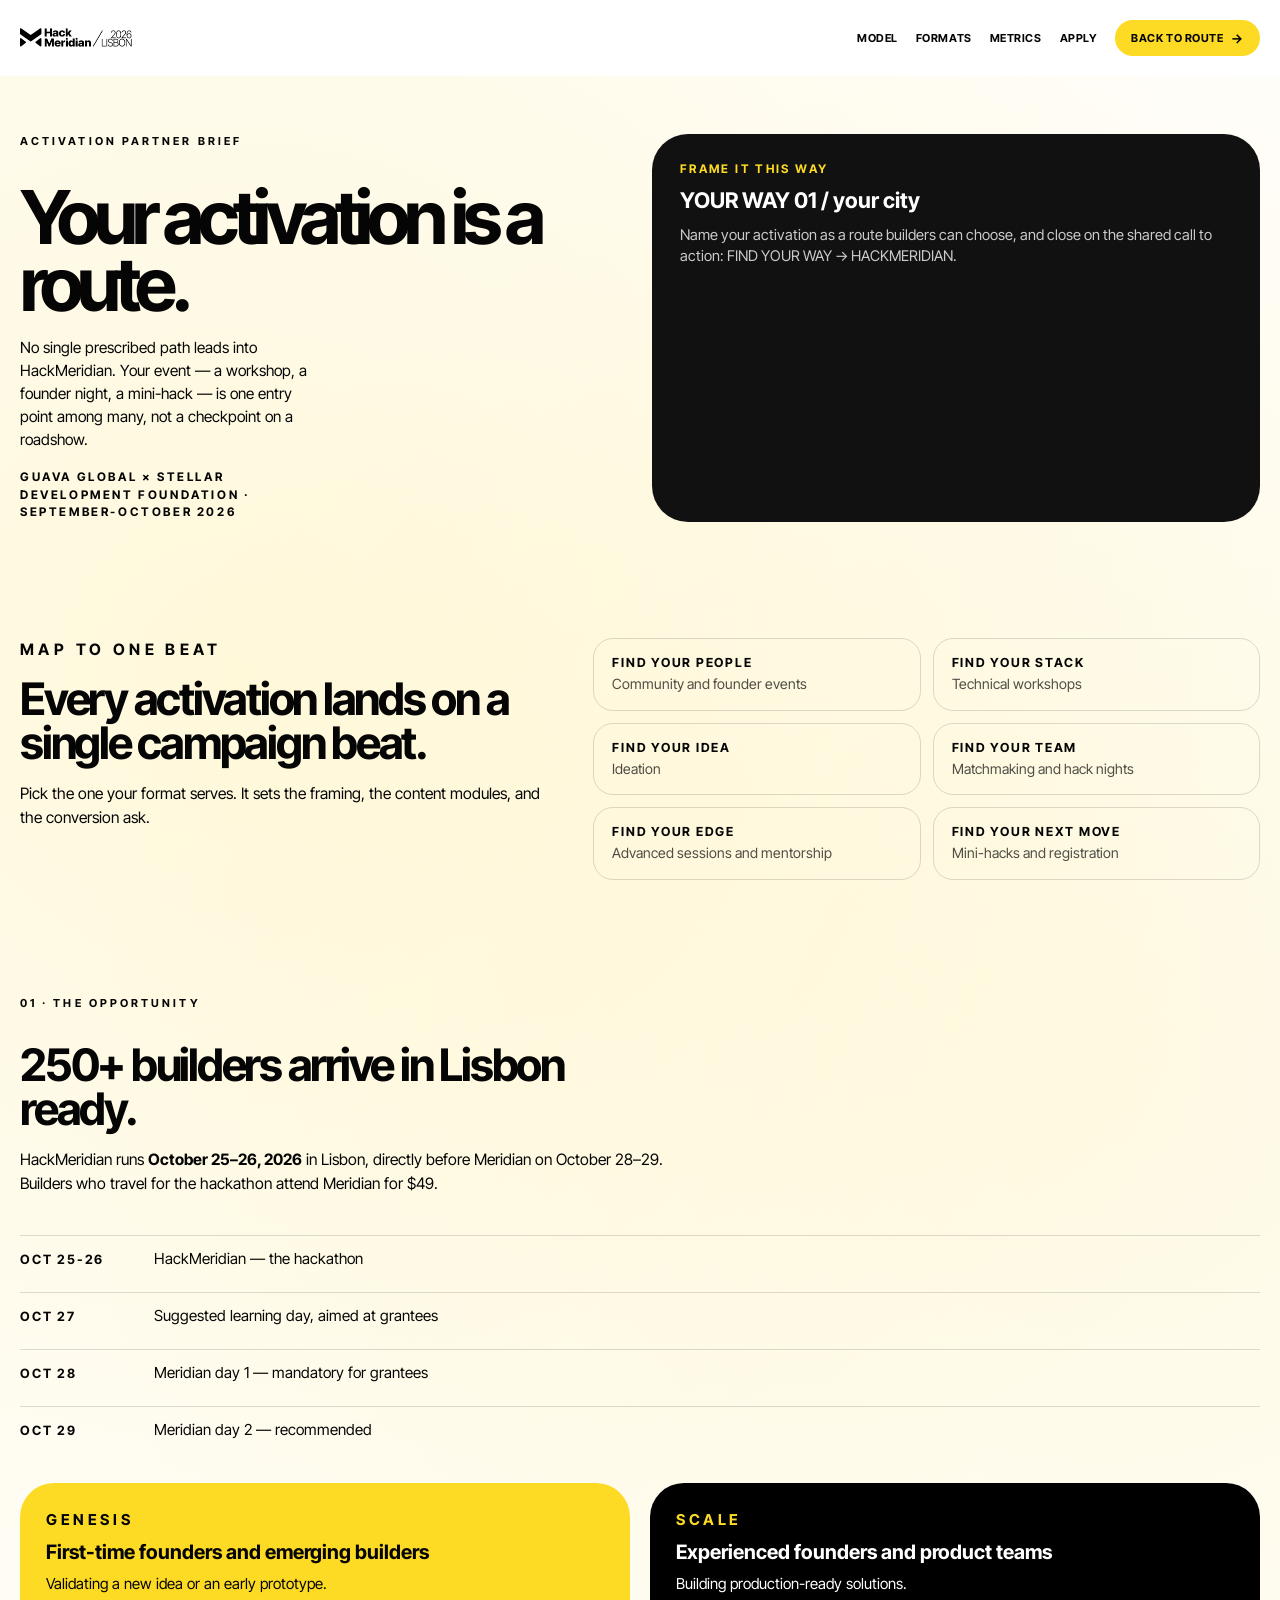
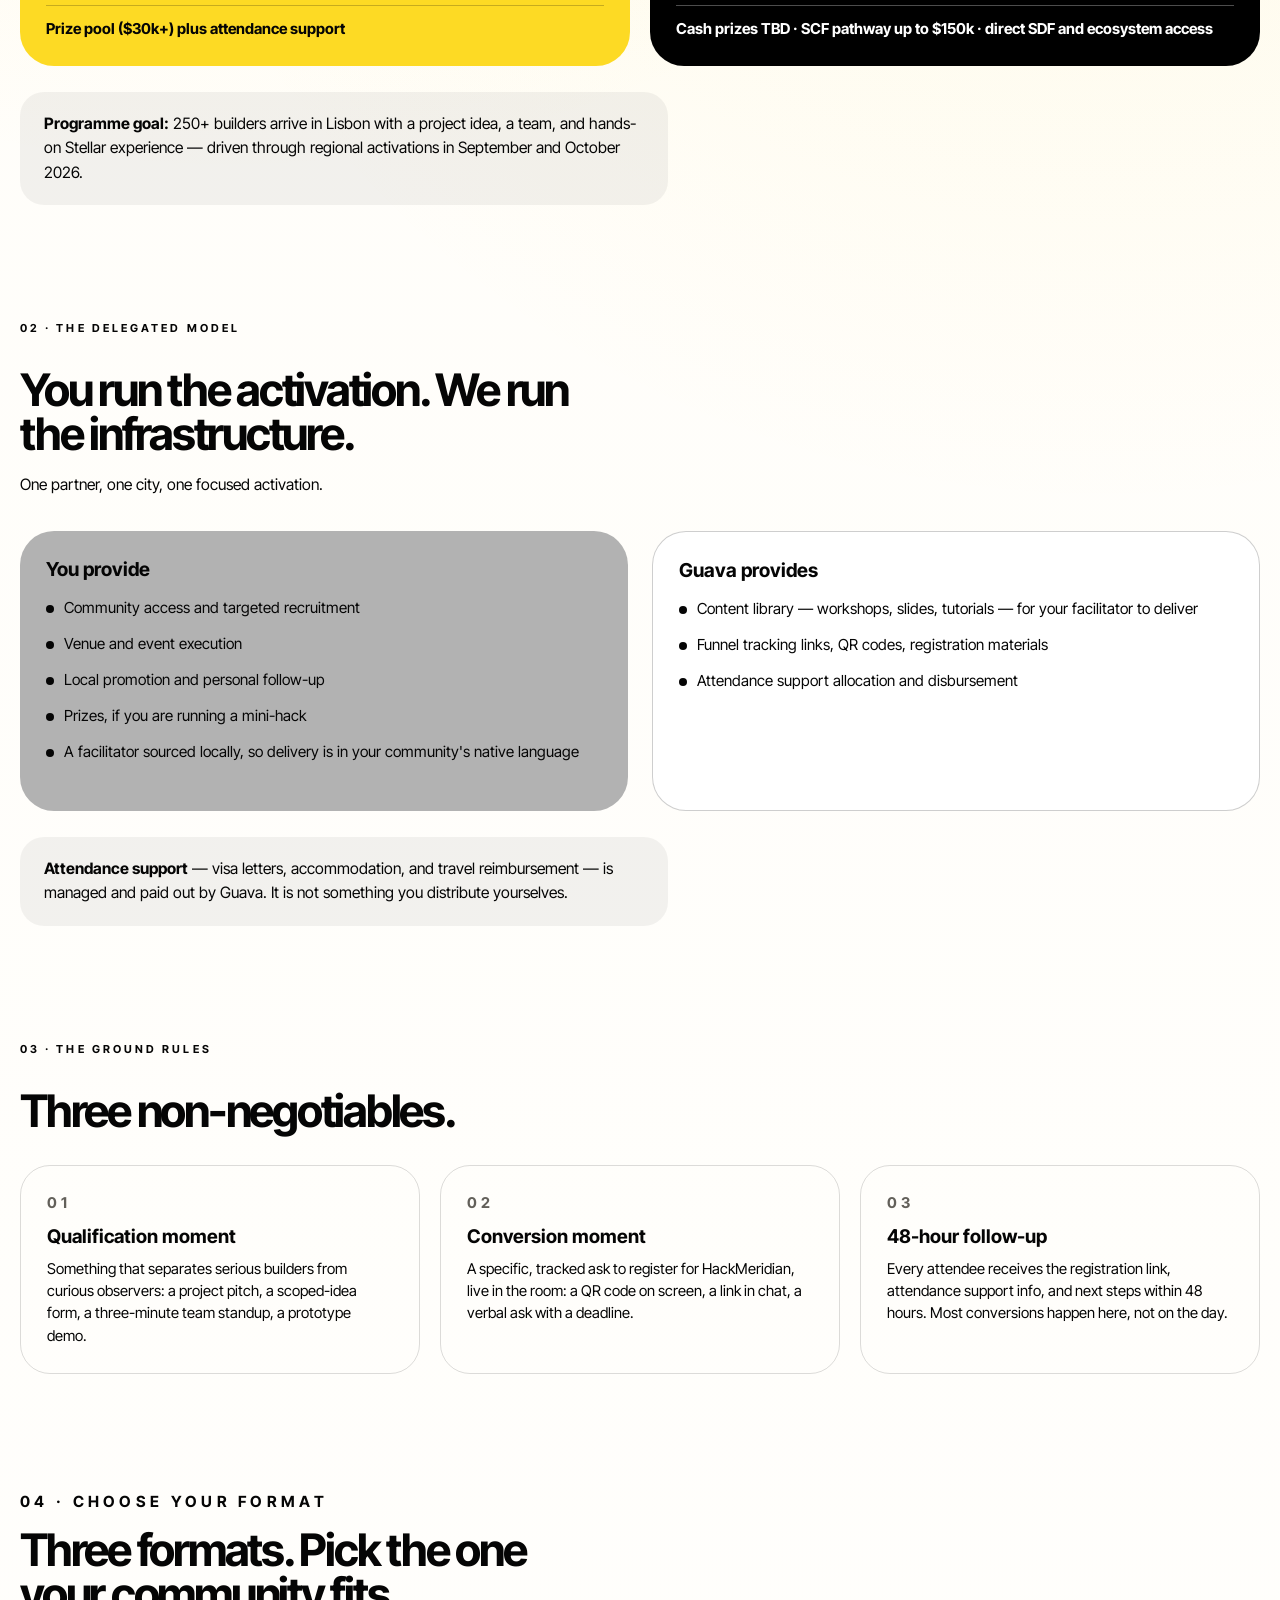
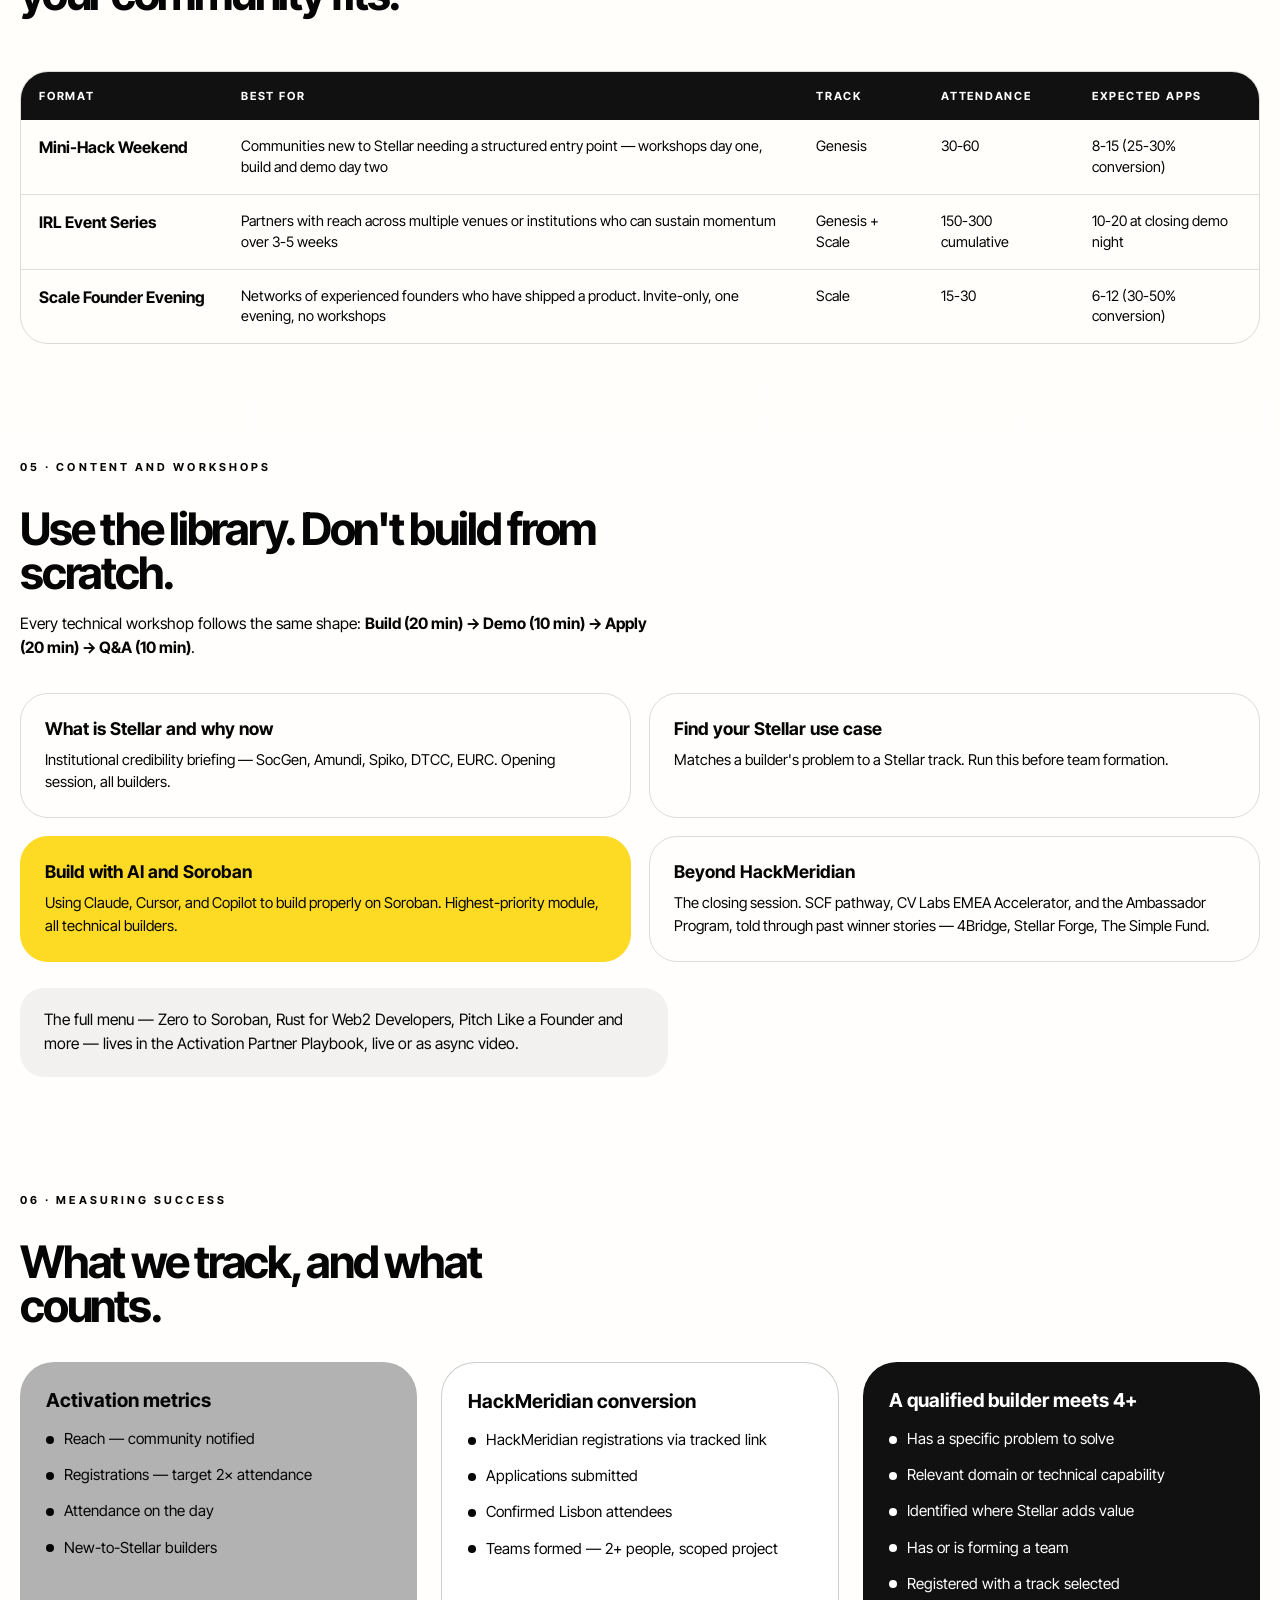
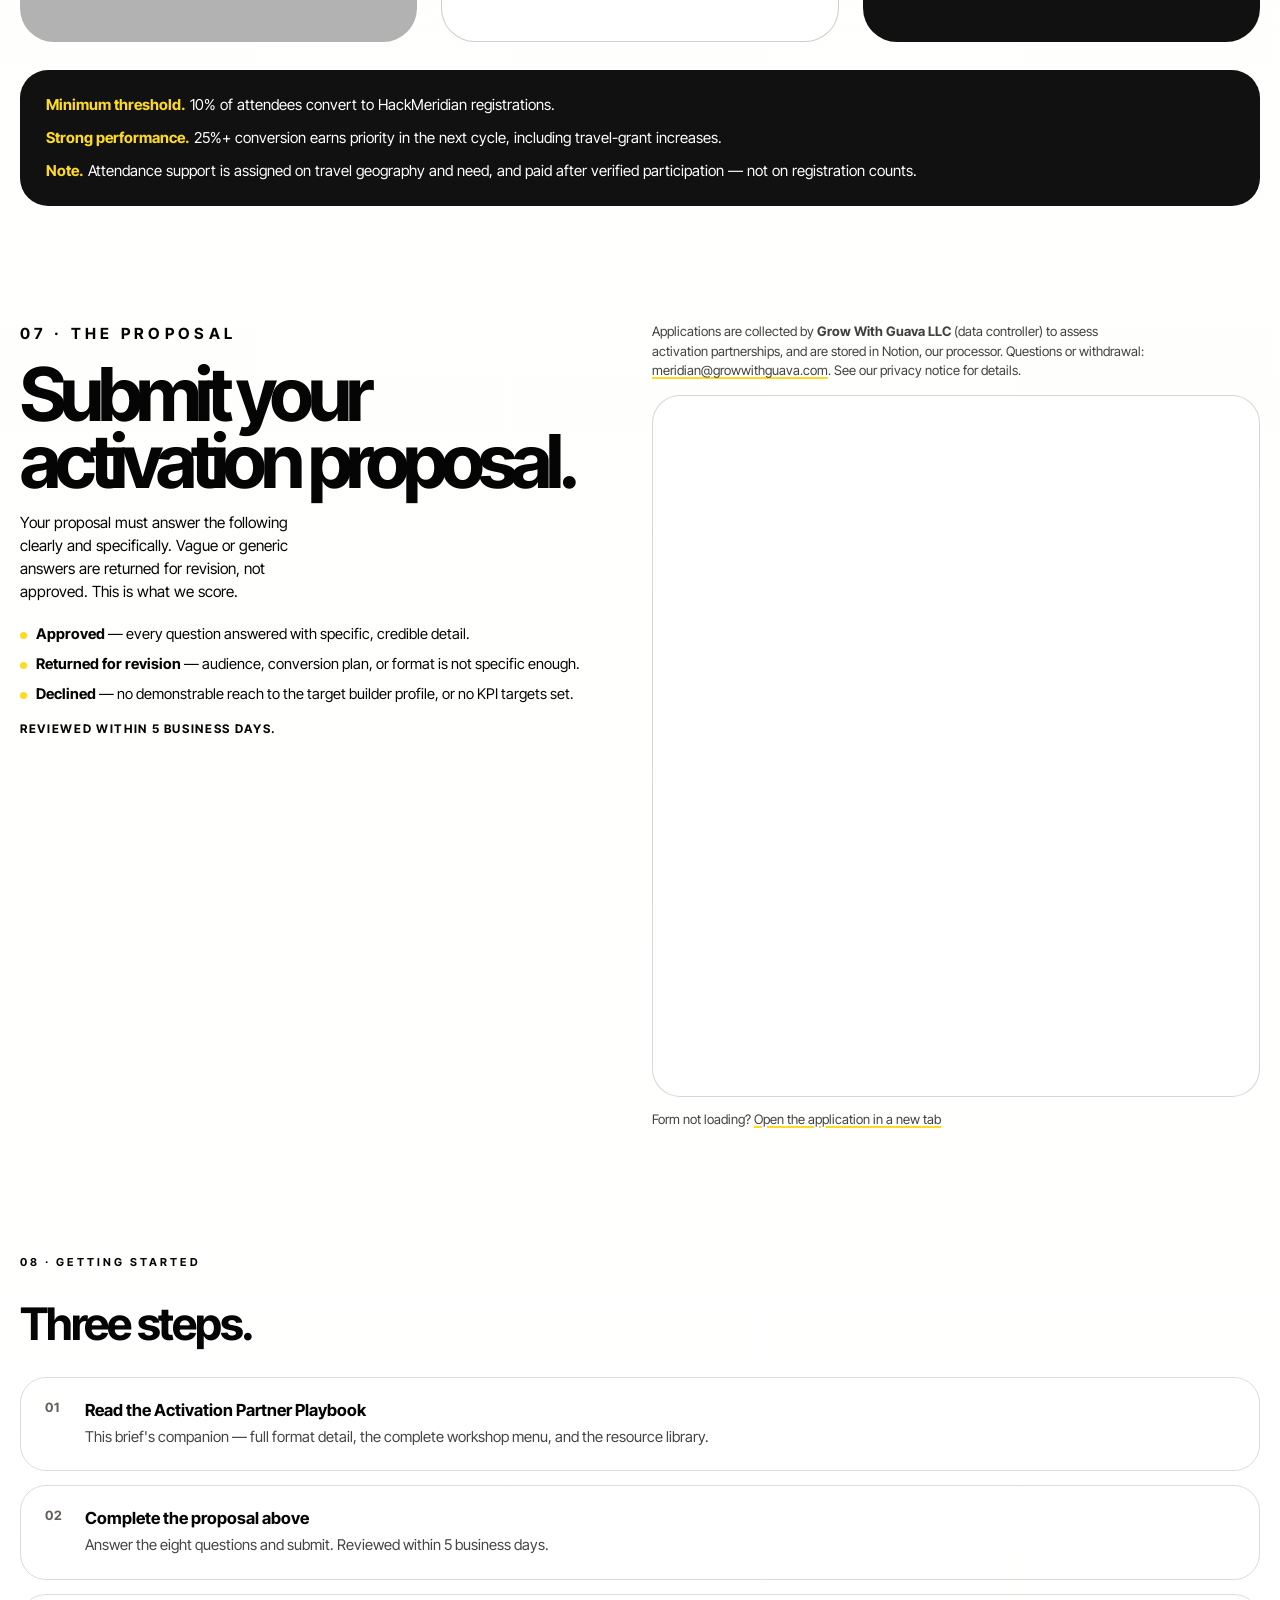
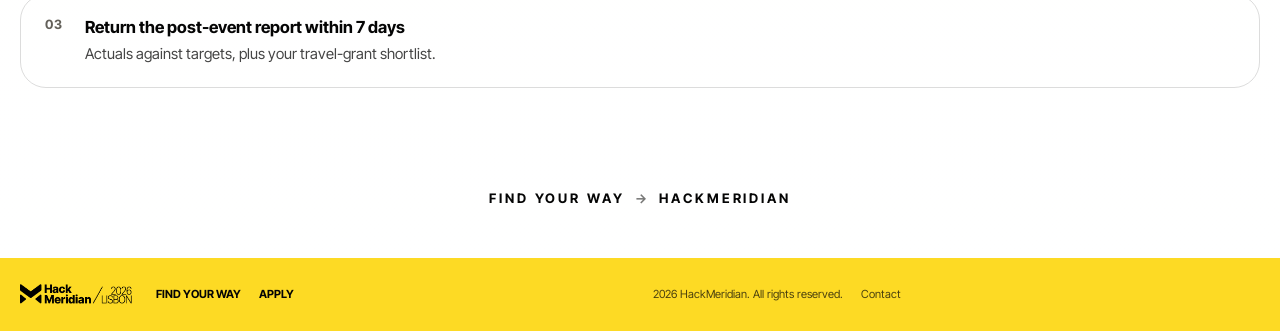
==== partner/index.html @ f4cf9c77 "Normalize the Notion embed URL to the canonical single-slash path The pasted embed snippet carried e" ====
<!DOCTYPE html>
<html lang="en">
<head>
  <meta charset="UTF-8" />
  <meta name="viewport" content="width=device-width, initial-scale=1.0" />
  <!-- Unlisted campaign surface per PRD: keep out of search indexes. -->
  <meta name="robots" content="noindex, nofollow" />
  <title>Activation Partner Brief - Find your way</title>
  <link rel="stylesheet" href="../style.css" />
</head>
<body class="partner-page">
  <header class="site-header">
    <a class="brand" href="/" aria-label="Find your way home">
      <img class="brand__logo" src="../assets/event-icon.png" alt="HackMeridian 2026 Lisbon" />
    </a>
    <nav class="site-nav" aria-label="Primary">
      <a href="#model">Model</a>
      <a href="#formats">Formats</a>
      <a href="#metrics">Metrics</a>
      <a href="#apply">Apply</a>
      <a class="site-nav__cta" href="/">Back to route</a>
    </nav>
  </header>

  <main id="top">
    <section class="partner-hero">
      <div class="partner-hero__inner">
        <div class="partner-hero__copy">
          <p class="eyebrow">Activation partner brief</p>
          <h1>Your activation is a route.</h1>
          <p class="partner-hero__lede">
            No single prescribed path leads into HackMeridian. Your event — a
            workshop, a founder night, a mini-hack — is one entry point among
            many, not a checkpoint on a roadshow.
          </p>
          <p class="partner-hero__meta">
            Guava Global × Stellar Development Foundation · September-October 2026
          </p>
        </div>
        <div class="partner-hero__card">
          <p>Frame it this way</p>
          <strong>YOUR WAY 01 / your city</strong>
          <span>
            Name your activation as a route builders can choose, and close on
            the shared call to action: FIND YOUR WAY → HACKMERIDIAN.
          </span>
        </div>
      </div>
    </section>

    <section class="partner-beats" aria-label="Campaign beats">
      <div class="partner-beats__copy">
        <p class="eyebrow">Map to one beat</p>
        <h2>Every activation lands on a single campaign beat.</h2>
        <p>
          Pick the one your format serves. It sets the framing, the content
          modules, and the conversion ask.
        </p>
      </div>
      <ul class="partner-beats__list">
        <li><strong>Find your people</strong><span>Community and founder events</span></li>
        <li><strong>Find your stack</strong><span>Technical workshops</span></li>
        <li><strong>Find your idea</strong><span>Ideation</span></li>
        <li><strong>Find your team</strong><span>Matchmaking and hack nights</span></li>
        <li><strong>Find your edge</strong><span>Advanced sessions and mentorship</span></li>
        <li><strong>Find your next move</strong><span>Mini-hacks and registration</span></li>
      </ul>
    </section>

    <section class="partner-opportunity" id="opportunity">
      <div class="partner-overview__intro">
        <p class="eyebrow">01 · The opportunity</p>
        <h2>250+ builders arrive in Lisbon ready.</h2>
        <p class="partner-lede">
          HackMeridian runs <strong>October 25–26, 2026</strong> in Lisbon,
          directly before Meridian on October 28–29. Builders who travel for
          the hackathon attend Meridian for $49.
        </p>
        <ul class="partner-schedule">
          <li><strong>Oct 25-26</strong><span>HackMeridian — the hackathon</span></li>
          <li><strong>Oct 27</strong><span>Suggested learning day, aimed at grantees</span></li>
          <li><strong>Oct 28</strong><span>Meridian day 1 — mandatory for grantees</span></li>
          <li><strong>Oct 29</strong><span>Meridian day 2 — recommended</span></li>
        </ul>
      </div>
      <div class="partner-tracks">
        <article class="partner-track partner-track--genesis">
          <p class="partner-track__name">Genesis</p>
          <h3>First-time founders and emerging builders</h3>
          <p>Validating a new idea or an early prototype.</p>
          <p class="partner-track__prize">Prize pool ($30k+) plus attendance support</p>
        </article>
        <article class="partner-track partner-track--scale">
          <p class="partner-track__name">Scale</p>
          <h3>Experienced founders and product teams</h3>
          <p>Building production-ready solutions.</p>
          <p class="partner-track__prize">
            Cash prizes TBD · SCF pathway up to $150k · direct SDF and ecosystem access
          </p>
        </article>
      </div>
      <p class="partner-goal">
        <strong>Programme goal:</strong> 250+ builders arrive in Lisbon with a
        project idea, a team, and hands-on Stellar experience — driven through
        regional activations in September and October 2026.
      </p>
    </section>

    <section class="partner-model" id="model">
      <div class="partner-overview__intro">
        <p class="eyebrow">02 · The delegated model</p>
        <h2>You run the activation. We run the infrastructure.</h2>
        <p class="partner-lede">
          One partner, one city, one focused activation.
        </p>
      </div>
      <div class="partner-overview__grid partner-overview__grid--two">
        <article class="partner-panel partner-panel--pink">
          <h3>You provide</h3>
          <ul>
            <li>Community access and targeted recruitment</li>
            <li>Venue and event execution</li>
            <li>Local promotion and personal follow-up</li>
            <li>Prizes, if you are running a mini-hack</li>
            <li>A facilitator sourced locally, so delivery is in your community's native language</li>
          </ul>
        </article>
        <article class="partner-panel partner-panel--blue">
          <h3>Guava provides</h3>
          <ul>
            <li>Content library — workshops, slides, tutorials — for your facilitator to deliver</li>
            <li>Funnel tracking links, QR codes, registration materials</li>
            <li>Attendance support allocation and disbursement</li>
          </ul>
        </article>
      </div>
      <p class="partner-goal">
        <strong>Attendance support</strong> — visa letters, accommodation, and
        travel reimbursement — is managed and paid out by Guava. It is not
        something you distribute yourselves.
      </p>
    </section>

    <section class="partner-rules" id="rules">
      <div class="partner-overview__intro">
        <p class="eyebrow">03 · The ground rules</p>
        <h2>Three non-negotiables.</h2>
      </div>
      <div class="partner-rules__grid">
        <article class="partner-rule">
          <p class="partner-rule__num">01</p>
          <h3>Qualification moment</h3>
          <p>
            Something that separates serious builders from curious observers:
            a project pitch, a scoped-idea form, a three-minute team standup,
            a prototype demo.
          </p>
        </article>
        <article class="partner-rule">
          <p class="partner-rule__num">02</p>
          <h3>Conversion moment</h3>
          <p>
            A specific, tracked ask to register for HackMeridian, live in the
            room: a QR code on screen, a link in chat, a verbal ask with a
            deadline.
          </p>
        </article>
        <article class="partner-rule">
          <p class="partner-rule__num">03</p>
          <h3>48-hour follow-up</h3>
          <p>
            Every attendee receives the registration link, attendance support
            info, and next steps within 48 hours. Most conversions happen here,
            not on the day.
          </p>
        </article>
      </div>
    </section>

    <section class="partner-formats" id="formats">
      <div class="partner-formats__copy">
        <p class="eyebrow">04 · Choose your format</p>
        <h2>Three formats. Pick the one your community fits.</h2>
      </div>
      <div class="partner-table__scroll">
        <table class="partner-table">
          <caption class="visually-hidden">
            Activation formats with best fit, track, expected attendance and expected applications
          </caption>
          <thead>
            <tr>
              <th scope="col">Format</th>
              <th scope="col">Best for</th>
              <th scope="col">Track</th>
              <th scope="col">Attendance</th>
              <th scope="col">Expected apps</th>
            </tr>
          </thead>
          <tbody>
            <tr>
              <th scope="row">Mini-Hack Weekend</th>
              <td>Communities new to Stellar needing a structured entry point — workshops day one, build and demo day two</td>
              <td>Genesis</td>
              <td>30-60</td>
              <td>8-15 (25-30% conversion)</td>
            </tr>
            <tr>
              <th scope="row">IRL Event Series</th>
              <td>Partners with reach across multiple venues or institutions who can sustain momentum over 3-5 weeks</td>
              <td>Genesis + Scale</td>
              <td>150-300 cumulative</td>
              <td>10-20 at closing demo night</td>
            </tr>
            <tr>
              <th scope="row">Scale Founder Evening</th>
              <td>Networks of experienced founders who have shipped a product. Invite-only, one evening, no workshops</td>
              <td>Scale</td>
              <td>15-30</td>
              <td>6-12 (30-50% conversion)</td>
            </tr>
          </tbody>
        </table>
      </div>
    </section>

    <section class="partner-content" id="content">
      <div class="partner-overview__intro">
        <p class="eyebrow">05 · Content and workshops</p>
        <h2>Use the library. Don't build from scratch.</h2>
        <p class="partner-lede">
          Every technical workshop follows the same shape:
          <strong>Build (20 min) → Demo (10 min) → Apply (20 min) → Q&amp;A (10 min)</strong>.
        </p>
      </div>
      <div class="partner-modules">
        <article class="partner-module">
          <h3>What is Stellar and why now</h3>
          <p>
            Institutional credibility briefing — SocGen, Amundi, Spiko, DTCC,
            EURC. Opening session, all builders.
          </p>
        </article>
        <article class="partner-module">
          <h3>Find your Stellar use case</h3>
          <p>
            Matches a builder's problem to a Stellar track. Run this before
            team formation.
          </p>
        </article>
        <article class="partner-module partner-module--priority">
          <h3>Build with AI and Soroban</h3>
          <p>
            Using Claude, Cursor, and Copilot to build properly on Soroban.
            Highest-priority module, all technical builders.
          </p>
        </article>
        <article class="partner-module">
          <h3>Beyond HackMeridian</h3>
          <p>
            The closing session. SCF pathway, CV Labs EMEA Accelerator, and the
            Ambassador Program, told through past winner stories — 4Bridge,
            Stellar Forge, The Simple Fund.
          </p>
        </article>
      </div>
      <p class="partner-goal">
        The full menu — Zero to Soroban, Rust for Web2 Developers, Pitch Like a
        Founder and more — lives in the Activation Partner Playbook, live or as
        async video.
      </p>
    </section>

    <section class="partner-metrics" id="metrics">
      <div class="partner-overview__intro">
        <p class="eyebrow">06 · Measuring success</p>
        <h2>What we track, and what counts.</h2>
      </div>
      <div class="partner-overview__grid">
        <article class="partner-panel partner-panel--pink">
          <h3>Activation metrics</h3>
          <ul>
            <li>Reach — community notified</li>
            <li>Registrations — target 2× attendance</li>
            <li>Attendance on the day</li>
            <li>New-to-Stellar builders</li>
          </ul>
        </article>
        <article class="partner-panel partner-panel--blue">
          <h3>HackMeridian conversion</h3>
          <ul>
            <li>HackMeridian registrations via tracked link</li>
            <li>Applications submitted</li>
            <li>Confirmed Lisbon attendees</li>
            <li>Teams formed — 2+ people, scoped project</li>
          </ul>
        </article>
        <article class="partner-panel partner-panel--black">
          <h3>A qualified builder meets 4+</h3>
          <ul>
            <li>Has a specific problem to solve</li>
            <li>Relevant domain or technical capability</li>
            <li>Identified where Stellar adds value</li>
            <li>Has or is forming a team</li>
            <li>Registered with a track selected</li>
          </ul>
        </article>
      </div>
      <div class="partner-thresholds">
        <p><strong>Minimum threshold.</strong> 10% of attendees convert to HackMeridian registrations.</p>
        <p><strong>Strong performance.</strong> 25%+ conversion earns priority in the next cycle, including travel-grant increases.</p>
        <p><strong>Note.</strong> Attendance support is assigned on travel geography and need, and paid after verified participation — not on registration counts.</p>
      </div>
    </section>

    <section class="partner-apply" id="apply">
      <div class="partner-apply__intro">
        <p class="eyebrow">07 · The proposal</p>
        <h2>Submit your activation proposal.</h2>
        <p>
          Your proposal must answer the following clearly and specifically.
          Vague or generic answers are returned for revision, not approved.
          This is what we score.
        </p>
        <ul class="partner-outcomes">
          <li><strong>Approved</strong> — every question answered with specific, credible detail.</li>
          <li><strong>Returned for revision</strong> — audience, conversion plan, or format is not specific enough.</li>
          <li><strong>Declined</strong> — no demonstrable reach to the target builder profile, or no KPI targets set.</li>
        </ul>
        <p class="partner-apply__sla">Reviewed within 5 business days.</p>
      </div>

      <div class="partner-embed">
        <p class="partner-embed__notice">
          Applications are collected by <strong>Grow With Guava LLC</strong> (data
          controller) to assess activation partnerships, and are stored in
          Notion, our processor. Questions or withdrawal:
          <a href="mailto:meridian@growwithguava.com">meridian@growwithguava.com</a>.
          See our privacy notice for details.
        </p>
        <iframe
          class="partner-embed__frame"
          src="https://growwithguava.notion.site/ebd/55abe4273a4c4c24ae24e42affe1313b?v=3c465b4bc7e4814da503000c89299a80"
          title="Activation partner application form"
          width="100%"
          height="600"
          loading="lazy"
          allowfullscreen
        ></iframe>
        <p class="partner-embed__alt">
          Form not loading?
          <a href="https://growwithguava.notion.site/55abe4273a4c4c24ae24e42affe1313b?v=3c465b4bc7e4814da503000c89299a80"
             target="_blank" rel="noopener">Open the application in a new tab</a>
        </p>
      </div>
    </section>

    <section class="partner-next" id="next">
      <div class="partner-overview__intro">
        <p class="eyebrow">08 · Getting started</p>
        <h2>Three steps.</h2>
      </div>
      <ol class="partner-steps">
        <li>
          <strong>Read the Activation Partner Playbook</strong>
          <span>This brief's companion — full format detail, the complete workshop menu, and the resource library.</span>
        </li>
        <li>
          <strong>Complete the proposal above</strong>
          <span>Answer the eight questions and submit. Reviewed within 5 business days.</span>
        </li>
        <li>
          <strong>Return the post-event report within 7 days</strong>
          <span>Actuals against targets, plus your travel-grant shortlist.</span>
        </li>
      </ol>
    </section>

    <p class="fyw-close">Find your way <span aria-hidden="true">→</span> HackMeridian</p>
  </main>

  <footer class="site-footer">
    <img class="site-footer__logo" src="../assets/event-icon.png" alt="HackMeridian 2026 Lisbon" />
    <nav class="site-footer__nav" aria-label="Footer">
      <a href="/">Find your way</a>
      <a href="#apply">Apply</a>
    </nav>
    <div class="site-footer__meta">
      <span>2026 HackMeridian. All rights reserved.</span>
      <a href="mailto:meridian@growwithguava.com">Contact</a>
    </div>
  </footer>

</body>
</html>
---- style.css ----
@import url("https://fonts.googleapis.com/css2?family=Inter+Tight:wght@300;400;500;600;700;800;900&display=swap");

:root {
  /* ------------------------------------------------------------------
     BRAND. This block is the whole identity — every colour on both pages
     resolves back to it. Swapping the brand means editing here, nowhere
     else. The *-rgb channels exist so translucent surfaces can be built
     with rgb(var(--x-rgb) / <alpha>) instead of a frozen rgba() literal.
     ------------------------------------------------------------------ */
  /* FIND YOUR WAY 2026 (Figma: HackMeridian-2026 / 4415-2).
     Core: Generous Gold, Black, White; Gray is structural only.
     Region colours identify regions and nothing else —
     Spain=Terracotta, Portugal=Gold, UK/France=River, Vietnam/SEA=Jacaranda. */
  --brand-yellow: #fdda24;
  --brand-yellow-deep: #d7b91f;
  --brand-lime: #fdda24;
  --brand-pink: #b2b2b2;
  --brand-blue: #000000;
  --brand-orange: #fdda24;
  --brand-coral: #fdda24;
  /* Muted label cast for numbered legends on light grounds (6.3:1 on white). */
  --brand-orange-ink: #63605a;
  --region-spain: #d45c39;

  --ink: #0b0b0a;
  --surface-dark: #111111;
  --surface-tint: #fffdf8;
  --surface-tint-warm: #fffdf7;
  --surface-tint-cream: #fff9ea;
  --body-muted: #444444;

  --brand-yellow-rgb: 253 218 36;
  --brand-blue-rgb: 0 0 0;
  --brand-pink-rgb: 178 178 178;
  --brand-lime-rgb: 253 218 36;
  --brand-orange-rgb: 253 218 36;
  --ink-rgb: 11 11 10;
  --black-rgb: 5 5 5;
  --white-rgb: 255 255 255;
  --pure-black-rgb: 0 0 0;

  --yellow: var(--brand-yellow);
  --black: #050505;
  --white: #ffffff;
  --cream: #f3f1eb;
  --line: #dfddd6;
  --text-muted: #8d887a;
  --page-width: 1460px;
  --section-gap: 0;
  --gutter: 24px;
  --radius-pill: 999px;
  --shadow-glow: 0 0 14px rgba(248, 212, 35, 0.55);
}

*,
*::before,
*::after {
  box-sizing: border-box;
}

html {
  scroll-behavior: smooth;
}

body {
  margin: 0;
  font-family: "Inter Tight", sans-serif;
  background: var(--white);
  color: var(--black);
}

img {
  display: block;
  width: 100%;
}

a {
  color: inherit;
  text-decoration: none;
}

button,
a {
  -webkit-tap-highlight-color: transparent;
}

.site-header,
.timeline,
.prizes,
.faq,
.site-footer {
  width: min(100%, var(--page-width));
  margin: 0 auto;
}

.site-header {
  display: flex;
  align-items: center;
  justify-content: space-between;
  padding: 12px 20px;
  min-height: 76px;
  background: var(--white);
}

.brand__logo,
.site-footer__logo {
  width: 112px;
  object-fit: contain;
}

.site-nav,
.site-footer__nav,
.site-footer__meta,
.site-footer__social {
  display: flex;
  align-items: center;
  gap: 18px;
}

.site-nav {
  text-transform: uppercase;
  font-size: 11px;
  font-weight: 700;
  letter-spacing: 0.05em;
}

.site-nav__cta,
.button {
  display: inline-flex;
  align-items: center;
  justify-content: center;
  gap: 8px;
  min-height: 36px;
  padding: 0 16px;
  border-radius: var(--radius-pill);
  font-size: 11px;
  font-weight: 700;
  letter-spacing: 0.05em;
  text-transform: uppercase;
}

.site-nav__cta::after,
.button::after {
  content: "\2192";
  font-size: 13px;
  line-height: 1;
}

.site-nav__cta,
.button--yellow {
  background: var(--yellow);
  color: var(--black);
}

.button--dark {
  background: var(--black);
  color: var(--yellow);
}

.grid--split {
  display: grid;
  grid-template-columns: repeat(2, minmax(0, 1fr));
}

.hero,
.grid--support,
.grid--lisbon {
  display: block;
  width: 100%;
}

.hero__inner,
.stats__inner,
.challenge__inner {
  width: min(100%, var(--page-width));
  margin: 0 auto;
}

.hero__inner,
.build-section__inner,
.grid--flush__inner,
.grid--flush__inner,
.grid--support__inner,
.grid--lisbon__inner,
.final-cta__inner {
  display: grid;
  grid-template-columns: repeat(2, minmax(0, 1fr));
}

.hero__inner {
  position: relative;
  width: 100%;
  max-width: none;
  margin: 0;
  min-height: clamp(620px, 48vw, 820px);
}

.build-section__inner,
.grid--flush__inner,
.grid--support__inner,
.grid--lisbon__inner,
.final-cta__inner {
  width: 100%;
  max-width: none;
  margin: 0;
}

.hero__panel,
.panel,
.track,
.support,
.lisbon-copy,
.lisbon-image {
  min-height: 420px;
}

.hero__panel {
  min-height: 0;
}

.hero__panel--copy {
  background: var(--yellow);
  padding: 54px 68px 40px;
  display: flex;
  flex-direction: column;
  justify-content: flex-start;
}

.hero__panel--image {
  position: relative;
  overflow: hidden;
}

.hero__panel--image img,
.lisbon-image img {
  height: 100%;
  object-fit: cover;
}

.hero__panel--image > img:first-child {
  position: absolute;
  inset: 0;
  width: 100%;
  height: 100%;
}

.eyebrow {
  margin: 0 0 18px;
  font-size: 11px;
  font-weight: 700;
  text-transform: uppercase;
  letter-spacing: 0.28em;
}

.hero h1,
.display,
.timeline h2,
.support h2,
.lisbon-copy h2,
.faq h2,
.final-cta h2 {
  margin: 0;
  font-weight: 700;
  letter-spacing: -0.06em;
  line-height: 0.92;
}

.hero h1 {
  max-width: 7.4ch;
  font-size: clamp(4rem, 7.4vw, 6.6rem);
}

.hero__lede,
.hero__meta,
.panel p,
.track p,
.support p,
.timeline__footer,
.lisbon-copy p,
.prizes p,
.faq p,
.final-cta__meta {
  max-width: 42ch;
  font-size: 0.95rem;
  line-height: 1.45;
}

.hero__lede {
  margin: 24px 0 22px;
  max-width: 32ch;
  font-size: 0.92rem;
}

.hero__meta {
  margin: 0 0 34px;
  font-size: 0.7rem;
  font-weight: 700;
  letter-spacing: 0.28em;
  text-transform: uppercase;
  white-space: nowrap;
}

.hero__overlay-art {
  position: absolute;
  z-index: 3;
  inset: 0;
  width: 100%;
  height: 100%;
  object-fit: fill;
  object-position: center center;
  pointer-events: none;
}

.stats {
  background: var(--black);
  color: var(--yellow);
}

.stats__inner {
  display: grid;
  grid-template-columns: 1.2fr repeat(4, minmax(0, 1fr));
  gap: 0;
  padding: 54px 24px 48px;
}

.stats__intro {
  display: flex;
  flex-direction: column;
  justify-content: center;
  padding-left: 12px;
}

.stats__eyebrow {
  margin: 0 0 10px;
  font-size: 0.72rem;
  font-weight: 700;
  letter-spacing: 0.22em;
  text-transform: uppercase;
}

.stats__heading {
  margin: 0;
  color: var(--white);
  font-size: clamp(2rem, 3.4vw, 3.6rem);
  line-height: 0.95;
  letter-spacing: -0.06em;
}

.stat {
  position: relative;
  display: grid;
  place-items: center;
  gap: 4px;
  text-transform: uppercase;
}

.stat__ghost,
.stat__value {
  font-size: clamp(4rem, 9vw, 6.6rem);
  font-weight: 700;
  letter-spacing: -0.08em;
  line-height: 0.9;
}

.stat__ghost {
  position: absolute;
  color: rgb(var(--brand-yellow-rgb) / 0.5);
  filter: blur(7px);
  transform: translateY(-2px);
}

.stat__label {
  font-size: 0.58rem;
  font-weight: 700;
  letter-spacing: 0.26em;
}

.panel,
.track,
.support,
.lisbon-copy,
.faq,
.timeline,
.prizes,
.final-cta {
  padding: 54px 52px;
}

.panel--white {
  background: var(--white);
}

.panel--cream {
  background: var(--cream);
}

.display {
  font-size: clamp(3rem, 5.5vw, 4.8rem);
  max-width: 8ch;
}

.panel--white p {
  margin: 22px 0 28px;
}

.panel--list {
  display: flex;
  align-items: center;
}

.panel--list ol {
  margin: 0;
  padding: 0;
  list-style: none;
  width: 100%;
}

.panel--list li {
  display: flex;
  gap: 16px;
  align-items: baseline;
  padding: 14px 0;
  font-size: clamp(1.35rem, 2.4vw, 2rem);
  line-height: 1.1;
}

.panel--list li::before {
  counter-increment: steps;
  content: "0" counter(steps);
  color: var(--yellow);
  font-size: 0.85rem;
  font-weight: 500;
  letter-spacing: 0.05em;
}

.panel--list ol {
  counter-reset: steps;
}

.build-section {
  position: relative;
  overflow: hidden;
  background: var(--white);
}

.build-section__inner {
  position: relative;
}

.build-section__panel {
  position: relative;
  z-index: 1;
  min-height: 520px;
  padding: 62px 64px 112px;
}

.build-section__panel--left {
  background: var(--white);
}

.build-section__panel--right {
  background: var(--cream);
}

.build-section .display {
  max-width: 7.4ch;
  font-size: clamp(4rem, 6vw, 5.9rem);
  line-height: 0.88;
  letter-spacing: -0.08em;
}

.build-section__panel--left p {
  margin: 28px 0 30px;
  max-width: 26ch;
  font-size: 0.95rem;
  line-height: 1.35;
}

.build-section__panel--left .button {
  min-height: 46px;
  padding: 0 20px;
  font-size: 0.98rem;
  color: var(--black);
}

.build-section__panel--left .button::after {
  margin-left: 10px;
}

.build-section__panel--right {
  display: flex;
  align-items: center;
}

.build-section__panel--right ol {
  width: 100%;
  margin-top: 6px;
}

.build-section__panel--right li {
  gap: 22px;
  padding: 18px 0;
  font-size: clamp(2rem, 3vw, 2.35rem);
  font-weight: 400;
  line-height: 1.15;
}

.build-section__panel--right li::before {
  color: var(--brand-yellow-deep);
  font-size: 1.05rem;
  font-weight: 400;
  letter-spacing: 0.02em;
  min-width: 34px;
}

.build-section__pattern {
  position: absolute;
  left: 0;
  right: 0;
  bottom: 0;
  height: 44px;
  z-index: 2;
  background-image: url("assets/panel-pattern.png");
  background-repeat: repeat-x;
  background-position: left bottom;
  background-size: auto 43px;
  pointer-events: none;
}

.grid--flush .track {
  min-height: 430px;
  position: relative;
  padding: 48px 60px 52px;
}

.track--yellow {
  background: var(--yellow);
}

.track--black {
  background: var(--black);
  color: var(--white);
}

.track__title {
  margin: 0 0 28px;
  font-size: clamp(8.6rem, 13vw, 12rem);
  font-weight: 300;
  text-transform: uppercase;
  letter-spacing: -0.08em;
  line-height: 0.82;
}

.track h3 {
  margin: 0 0 22px;
  font-size: clamp(2rem, 2.8vw, 2.5rem);
  font-weight: 400;
}

.track > p:not(.track__title) {
  max-width: 22ch;
  font-size: 1.05rem;
  line-height: 1.45;
}

.track--black h3 {
  color: var(--yellow);
}

.track__tag {
  display: inline-block;
  margin-top: 30px;
  font-size: 0.78rem;
  font-weight: 700;
  text-transform: uppercase;
  letter-spacing: 0.34em;
}

.grid--flush {
  position: relative;
  display: block;
  width: 100%;
}

.grid--flush__inner {
  position: relative;
  width: min(100%, var(--page-width));
  margin: 0 auto;
  display: grid;
  grid-template-columns: repeat(2, minmax(0, 1fr));
}

.program-divider {
  position: absolute;
  left: 50%;
  top: 50%;
  width: 54px;
  height: 54px;
  transform: translate(-50%, -50%);
  z-index: 3;
}

.program-divider__ring,
.program-divider__arrows {
  position: absolute;
  inset: 0;
  width: 100%;
  height: 100%;
  object-fit: contain;
}

.program-divider__arrows {
  inset: 13px;
  width: calc(100% - 26px);
  height: calc(100% - 26px);
}

.challenge {
  background: var(--black);
  color: var(--white);
}

.challenge__inner {
  padding: 50px 52px 64px;
}

.challenge__intro {
  margin: 0 0 54px;
  font-size: clamp(2rem, 4vw, 3.6rem);
  font-weight: 300;
  letter-spacing: -0.04em;
}

.challenge__wordmark {
  display: grid;
  place-items: center;
  min-height: 168px;
  margin-top: 36px;
  perspective: 1800px;
  perspective-origin: center center;
}

.challenge__wordmark-stage {
  position: relative;
  width: min(88vw, 1160px);
  height: 112px;
  transform-style: preserve-3d;
  overflow: hidden;
  will-change: transform;
}

.challenge__wordmark-text {
  position: absolute;
  left: 50%;
  top: 50%;
  width: 100%;
  padding: 0 12px;
  margin: 0;
  color: var(--yellow);
  font-size: clamp(4rem, 7vw, 7.8rem);
  font-weight: 700;
  line-height: 0.9;
  letter-spacing: -0.08em;
  text-transform: uppercase;
  text-align: center;
  white-space: nowrap;
  box-sizing: border-box;
  transform-origin: center center;
  backface-visibility: hidden;
  will-change: transform, opacity, filter;
  transform-style: preserve-3d;
}

.challenge__wordmark-text--current {
  transform: translate3d(-50%, -50%, 56px) rotateX(0deg);
  opacity: 1;
  filter:
    drop-shadow(0 4px 0 rgb(var(--brand-yellow-rgb) / 0.28))
    drop-shadow(0 8px 0 rgb(var(--brand-yellow-rgb) / 0.18))
    drop-shadow(0 12px 0 rgb(var(--brand-yellow-rgb) / 0.1));
}

.challenge__wordmark-text--next {
  transform: translate3d(-50%, calc(-50% + 56px), 0) rotateX(-90deg);
  opacity: 1;
  filter:
    drop-shadow(0 3px 0 rgb(var(--brand-yellow-rgb) / 0.22))
    drop-shadow(0 6px 0 rgb(var(--brand-yellow-rgb) / 0.12))
    brightness(0.96);
}

.challenge__wordmark-stage.is-rotating .challenge__wordmark-text--current {
  animation: challengeWordOut 820ms cubic-bezier(0.55, 0, 0.2, 1) forwards;
}

.challenge__wordmark-stage.is-rotating .challenge__wordmark-text--next {
  animation: challengeWordIn 820ms cubic-bezier(0.32, 0.94, 0.6, 1) forwards;
}

@keyframes challengeWordOut {
  0% {
    transform: translate3d(-50%, -50%, 56px) rotateX(0deg);
    opacity: 1;
    filter:
      drop-shadow(0 4px 0 rgb(var(--brand-yellow-rgb) / 0.28))
      drop-shadow(0 8px 0 rgb(var(--brand-yellow-rgb) / 0.18))
      drop-shadow(0 12px 0 rgb(var(--brand-yellow-rgb) / 0.1));
  }
  100% {
    transform: translate3d(-50%, calc(-50% - 56px), 0) rotateX(90deg);
    opacity: 1;
    filter:
      drop-shadow(0 2px 0 rgb(var(--brand-yellow-rgb) / 0.22))
      drop-shadow(0 5px 0 rgb(var(--brand-yellow-rgb) / 0.14))
      brightness(0.88);
  }
}

@keyframes challengeWordIn {
  0% {
    transform: translate3d(-50%, calc(-50% + 56px), 0) rotateX(-90deg);
    opacity: 0.92;
    filter:
      drop-shadow(0 2px 0 rgb(var(--brand-yellow-rgb) / 0.18))
      drop-shadow(0 5px 0 rgb(var(--brand-yellow-rgb) / 0.1))
      brightness(0.86);
  }
  100% {
    transform: translate3d(-50%, -50%, 56px) rotateX(0deg);
    opacity: 1;
    filter:
      drop-shadow(0 4px 0 rgb(var(--brand-yellow-rgb) / 0.28))
      drop-shadow(0 8px 0 rgb(var(--brand-yellow-rgb) / 0.18))
      drop-shadow(0 12px 0 rgb(var(--brand-yellow-rgb) / 0.1));
  }
}

.support--black {
  background: var(--black);
  color: var(--white);
}

.support--yellow {
  background: var(--yellow);
  display: flex;
  flex-direction: column;
  justify-content: center;
}

.support h2 {
  font-size: clamp(2.6rem, 5vw, 4.4rem);
  margin-bottom: 22px;
}

.support--yellow h2 {
  color: var(--white);
  font-size: clamp(3rem, 5.4vw, 4.8rem);
}

.support__chips {
  display: grid;
  grid-template-columns: repeat(4, minmax(0, 1fr));
  gap: 12px;
  margin: 34px 0 20px;
}

.support__chips span {
  min-height: 70px;
  padding: 18px 14px;
  border: 1px solid rgb(var(--white-rgb) / 0.16);
  border-radius: 14px;
  box-shadow: inset 0 2px 0 0 var(--yellow);
  font-size: 0.7rem;
  line-height: 1.35;
}

.support__note {
  font-size: 0.8rem;
  color: rgb(var(--white-rgb) / 0.7);
}

.support__ai-mark {
  width: 78px;
  height: auto;
  margin-top: 16px;
}

.timeline {
  background: var(--white);
  position: relative;
  overflow: hidden;
  padding: 56px 60px 64px;
}

.timeline h2 {
  font-size: clamp(2.8rem, 4.9vw, 4.5rem);
  font-weight: 400;
  max-width: none;
  letter-spacing: -0.07em;
  line-height: 0.94;
}

.timeline__headline-line {
  display: block;
  white-space: nowrap;
}

.timeline__steps {
  position: relative;
  display: grid;
  grid-template-columns: repeat(6, minmax(0, 1fr));
  gap: 22px;
  margin-top: 44px;
  padding-top: 0;
  z-index: 1;
}

.timeline__line {
  position: absolute;
  top: 13px;
  left: 12px;
  right: 12px;
  height: 1px;
  background: var(--black);
}

.timeline__step {
  display: grid;
  grid-template-rows: 26px auto;
  row-gap: 18px;
  min-width: 0;
}

.timeline__marker {
  position: relative;
}

.timeline__dot {
  position: absolute;
  top: 1px;
  left: 0;
  width: 24px;
  height: 24px;
  border-radius: 50%;
  border: 2px solid var(--black);
  background: var(--white);
}

.timeline__step--filled .timeline__dot {
  background: var(--yellow);
  border-color: var(--yellow);
}

.timeline__label {
  margin: 0 0 10px;
  font-size: 0.76rem;
  font-weight: 700;
  text-transform: uppercase;
  letter-spacing: 0.34em;
}

.timeline__copy {
  margin: 0;
  max-width: 12ch;
  font-size: 0.82rem;
  font-weight: 600;
  line-height: 1.45;
}

.timeline__footer {
  position: relative;
  margin: 110px 0 0;
  font-size: clamp(2rem, 3vw, 2.7rem);
  font-weight: 400;
  letter-spacing: -0.04em;
  z-index: 1;
}

.timeline__marks {
  position: absolute;
  right: 0;
  bottom: 0;
  display: flex;
  gap: 14px;
  align-items: flex-end;
  opacity: 0.9;
  pointer-events: none;
}

.timeline__marks img {
  width: 92px;
  height: auto;
  display: block;
}

.lisbon-copy {
  background: var(--black);
  color: var(--white);
  display: flex;
  flex-direction: column;
  justify-content: center;
}

.lisbon-copy h2 {
  font-size: clamp(2.8rem, 5vw, 4.6rem);
  margin-bottom: 18px;
}

.lisbon-copy p {
  margin: 0 0 10px;
}

.lisbon-copy .button {
  align-self: flex-start;
  margin-top: 20px;
}

.lisbon-copy .button--yellow {
  color: var(--black);
}

.prizes {
  display: grid;
  grid-template-columns: 0.7fr 1.5fr 1.3fr 1fr;
  gap: 18px;
  align-items: start;
  background: var(--cream);
}

.prizes p {
  margin: 0;
}

.prizes__eyebrow {
  font-size: 0.62rem;
  font-weight: 700;
  color: var(--yellow);
  text-transform: uppercase;
  letter-spacing: 0.26em;
}

.prizes__headline {
  font-size: clamp(2.8rem, 4.8vw, 4.6rem);
  line-height: 0.98;
}

.prizes__detail {
  font-size: 0.9rem;
  line-height: 1.4;
}

.prizes__detail--muted {
  color: var(--text-muted);
}

.faq {
  background: var(--white);
}

.faq h2 {
  margin-bottom: 26px;
  font-size: clamp(2.1rem, 4vw, 3.4rem);
  font-weight: 400;
}

.faq__item {
  border-top: 1px solid var(--line);
}

.faq__item:last-of-type {
  border-bottom: 1px solid var(--line);
}

.faq summary {
  display: flex;
  align-items: center;
  justify-content: space-between;
  gap: 16px;
  padding: 15px 0;
  cursor: pointer;
  list-style: none;
  font-size: 0.92rem;
}

.faq summary::-webkit-details-marker {
  display: none;
}

.faq summary::after {
  content: "+";
  font-size: 1rem;
}

.faq details[open] summary::after {
  content: "-";
}

.faq details p {
  margin: 0 0 18px;
  color: var(--body-muted);
}

.faq > .button {
  margin-top: 22px;
}

.final-cta {
  background: var(--black);
  color: var(--white);
  padding: 0;
  overflow: hidden;
}

.final-cta__inner {
  grid-template-columns: 1.55fr 1fr;
  min-height: 720px;
}

.eyebrow--yellow {
  color: var(--yellow);
}

.final-cta__content {
  display: flex;
  flex-direction: column;
  justify-content: center;
  padding: 88px 86px 76px;
}

.final-cta h2 {
  margin-bottom: 28px;
  max-width: none;
  font-size: clamp(4.4rem, 8vw, 8rem);
  line-height: 0.88;
  letter-spacing: -0.09em;
}

.final-cta__line {
  display: block;
}

.final-cta__line--ship {
  white-space: nowrap;
}

.final-cta__line--ship span {
  color: var(--yellow);
  text-shadow:
    8px 0 0 rgb(var(--brand-yellow-rgb) / 0.32),
    16px 0 0 rgb(var(--brand-yellow-rgb) / 0.24),
    24px 0 0 rgb(var(--brand-yellow-rgb) / 0.18),
    32px 0 0 rgb(var(--brand-yellow-rgb) / 0.12),
    40px 0 0 rgb(var(--brand-yellow-rgb) / 0.08),
    48px 0 0 rgb(var(--brand-yellow-rgb) / 0.05);
  display: inline-block;
  font-weight: 800;
  letter-spacing: 0.04em;
  margin-left: 0.12ch;
  transform: translateZ(0);
}

.final-cta__meta {
  margin: 0 0 34px;
  font-size: 0.86rem;
  text-transform: uppercase;
  letter-spacing: 0.14em;
}

.final-cta .button {
  align-self: flex-start;
  min-height: 78px;
  padding: 0 34px;
  font-size: 1rem;
  color: var(--black);
}

.final-cta__image {
  min-height: 720px;
}

.final-cta__image img {
  width: 100%;
  height: 100%;
  object-fit: cover;
  object-position: center center;
}

.site-footer {
  display: grid;
  grid-template-columns: auto auto 1fr auto;
  align-items: center;
  gap: 24px;
  padding: 26px 20px;
  background: var(--yellow);
  font-size: 0.7rem;
}

.site-footer__nav {
  text-transform: uppercase;
  font-weight: 700;
}

.site-footer__meta {
  justify-content: center;
  flex-wrap: wrap;
  color: rgb(var(--black-rgb) / 0.72);
}

.site-footer__social a {
  font-weight: 700;
  text-transform: uppercase;
}

@media (max-width: 1120px) {
  .support__chips,
  .timeline__steps,
  .prizes {
    grid-template-columns: repeat(2, minmax(0, 1fr));
  }

  .site-footer {
    grid-template-columns: 1fr;
    justify-items: start;
  }

  .site-footer__meta {
    justify-content: flex-start;
  }
}

@media (max-width: 820px) {
  .site-header,
  .site-nav {
    flex-wrap: wrap;
  }

  .hero__inner,
  .build-section__inner,
  .grid--flush__inner,
  .grid--support__inner,
  .grid--lisbon__inner,
  .final-cta__inner,
  .timeline__steps,
  .support__chips,
  .prizes {
    grid-template-columns: 1fr;
  }

  .hero__panel,
  .panel,
  .track,
  .support,
  .lisbon-copy,
  .lisbon-image {
    min-height: auto;
  }

  .hero__panel--copy,
  .panel,
  .track,
  .support,
  .timeline,
  .prizes,
  .faq,
  .final-cta,
  .lisbon-copy {
    padding: 36px 22px;
  }

  .challenge {
    padding: 40px 22px 48px;
  }

  .site-header {
    padding: 16px;
    gap: 12px;
  }

  .site-nav {
    gap: 12px;
    font-size: 11px;
  }

  .hero__inner {
    min-height: auto;
  }

  .stats__inner {
    grid-template-columns: 1fr;
  }

  .hero__meta {
    white-space: normal;
  }

  .hero__panel--copy {
    padding: 48px 22px 36px;
  }

  .hero__overlay-art {
    object-position: center top;
  }

  .panel--list li {
    font-size: 1.4rem;
  }

  .stats__intro {
    padding-left: 0;
    padding-bottom: 12px;
  }

  .build-section__panel {
    min-height: auto;
    padding: 36px 22px 72px;
  }

  .build-section .display {
    max-width: 8ch;
    font-size: 3.3rem;
  }

  .build-section__panel--right li {
    font-size: 1.45rem;
    gap: 14px;
    padding: 12px 0;
  }

  .build-section__pattern {
    height: 32px;
  }

  .final-cta__content {
    padding: 44px 22px 36px;
  }

  .final-cta h2 {
    font-size: 3.8rem;
    margin-bottom: 20px;
  }

  .final-cta__line--ship {
    white-space: normal;
  }

  .final-cta__meta {
    margin-bottom: 24px;
    font-size: 0.76rem;
  }

  .final-cta .button {
    min-height: 58px;
    padding: 0 24px;
  }

  .final-cta__image {
    min-height: 360px;
  }

  .grid--flush .track {
    min-height: auto;
    padding: 36px 22px;
  }

  .track__title {
    font-size: 5.6rem;
    margin-bottom: 18px;
  }

  .track h3 {
    margin-bottom: 14px;
    font-size: 1.9rem;
  }

  .track > p:not(.track__title) {
    font-size: 1rem;
  }

  .track__tag {
    margin-top: 20px;
    font-size: 0.7rem;
  }

  .program-divider {
    display: none;
  }

  .timeline {
    padding: 36px 22px 140px;
  }

  .timeline__steps {
    grid-template-columns: 1fr;
    gap: 26px;
    padding-top: 0;
    margin-top: 28px;
  }

  .timeline__line {
    display: none;
  }

  .timeline__step {
    grid-template-columns: 20px 1fr;
    grid-template-rows: auto;
    column-gap: 14px;
    row-gap: 0;
    align-items: start;
  }

  .timeline__marker {
    height: 20px;
  }

  .timeline__dot {
    top: 0;
    left: 0;
    width: 18px;
    height: 18px;
  }

  .timeline__footer {
    margin-top: 44px;
  }

  .timeline__headline-line {
    white-space: normal;
  }

  .timeline__marks {
    right: 12px;
    gap: 8px;
  }

  .timeline__marks img {
    width: 54px;
  }
}

.yourway-page {
  --yourway-lime: var(--brand-lime);
  --yourway-pink: var(--brand-pink);
  --yourway-blue: var(--brand-blue);
  --yourway-orange: var(--brand-orange);
  --yourway-cream: #000000;
  --yourway-ink: var(--ink);
  background:
    radial-gradient(circle at 10% 6%, rgb(var(--brand-blue-rgb) / 0.2), transparent 18%),
    radial-gradient(circle at 88% 10%, rgb(var(--brand-pink-rgb) / 0.26), transparent 18%),
    linear-gradient(180deg, var(--surface-tint-cream) 0%, var(--surface-tint-warm) 24%, var(--white) 100%);
}

.yourway-hero__copy {
  position: relative;
  overflow: hidden;
  background: var(--yourway-lime);
  isolation: isolate;
}

.yourway-hero__copy::after {
  content: "";
  position: absolute;
  right: -64px;
  top: -52px;
  width: 246px;
  height: 246px;
  border-radius: 0 0 0 72%;
  background: rgb(var(--pure-black-rgb) / 0.96);
  z-index: 0;
}

.yourway-hero h1 {
  max-width: 8.2ch;
  position: relative;
  z-index: 2;
  color: var(--yourway-ink);
}

.yourway-hero__actions {
  display: flex;
  flex-wrap: wrap;
  gap: 12px;
  position: relative;
  z-index: 2;
}

.yourway-hero__actions .button--yellow {
  color: var(--yourway-ink);
  background: var(--white);
}

/* One action per piece: Find an event is the CTA, hosting is a link. */
.yourway-hero__alt {
  display: inline-flex;
  align-items: center;
  min-height: 36px;
  padding: 0 4px;
  font-size: 11px;
  font-weight: 700;
  letter-spacing: 0.05em;
  text-transform: uppercase;
  color: var(--yourway-ink);
  text-decoration: underline;
  text-decoration-thickness: 2px;
  text-underline-offset: 3px;
  text-decoration-color: var(--yourway-ink);
}

.yourway-hero__tags {
  display: flex;
  flex-wrap: wrap;
  gap: 10px;
  margin: 28px 0 0;
  padding: 0;
  list-style: none;
  position: relative;
  z-index: 2;
}

.yourway-hero__tags li,
.yourway-region,
.yourway-pill {
  display: inline-flex;
  align-items: center;
  min-height: 34px;
  padding: 0 14px;
  border-radius: var(--radius-pill);
  font-size: 0.7rem;
  font-weight: 700;
  letter-spacing: 0.08em;
  text-transform: uppercase;
}

/* Tags are descriptive, not interactive: ghost styling keeps them from
   reading as buttons next to the two CTAs above. */
.yourway-hero__tags li {
  min-height: 30px;
  border: 1px solid rgb(var(--ink-rgb) / 0.38);
  background: transparent;
  color: var(--yourway-ink);
  font-size: 0.7rem;
}

.yourway-hero__actions .button--dark {
  background: #000000;
  color: var(--brand-yellow);
}

.yourway-hero__actions .button--dark::after {
  color: currentColor;
}

.yourway-hero__actions .button--yellow::after {
  color: currentColor;
}

/* "You are here" is the current position marker, so it stays filled. */
.yourway-hero__tags li:nth-child(1) {
  border-color: var(--yourway-ink);
  background: var(--yourway-ink);
  color: var(--yourway-lime);
}

.yourway-hero__image {
  position: relative;
  display: flex;
  flex-direction: column;
  justify-content: space-between;
  gap: 24px;
  padding: 42px 34px 34px;
  background: var(--brand-yellow);
}

.yourway-hero__board {
  position: relative;
  z-index: 2;
  display: grid;
  gap: 4px;
  max-width: 320px;
  padding: 20px 22px;
  border-radius: 28px;
  background: rgb(var(--pure-black-rgb) / 0.96);
  color: var(--white);
}

.yourway-hero__board p,
.yourway-hero__board strong,
.yourway-hero__board span {
  margin: 0;
}

.yourway-hero__board p {
  color: var(--yourway-orange);
  font-size: 0.7rem;
  font-weight: 700;
  letter-spacing: 0.18em;
  text-transform: uppercase;
}

.yourway-hero__board strong {
  font-size: 1.2rem;
}

.yourway-hero__board span {
  font-size: 0.84rem;
  color: rgb(var(--white-rgb) / 0.78);
}

.yourway-upcoming {
  background: var(--yourway-ink);
  color: var(--white);
}

.yourway-upcoming__inner {
  width: min(100%, var(--page-width));
  margin: 0 auto;
  display: grid;
  grid-template-columns: 1.2fr repeat(3, minmax(0, 1fr));
  gap: 0;
  padding: 42px 24px;
}

.yourway-upcoming .stats__eyebrow {
  margin: 0 0 10px;
}

.yourway-upcoming .stats__heading {
  margin: 0;
  color: var(--white);
  font-size: clamp(2rem, 3.4vw, 3.6rem);
  line-height: 0.95;
  letter-spacing: -0.06em;
}

.yourway-upcoming__intro {
  display: grid;
  align-content: center;
  gap: 10px;
  padding-left: 12px;
}

.yourway-upcoming__note {
  margin: 0;
  max-width: 28ch;
  font-size: 0.84rem;
  line-height: 1.45;
  color: rgb(var(--white-rgb) / 0.72);
}

.yourway-upcoming__event {
  display: grid;
  align-content: center;
  gap: 8px;
  padding: 10px 20px;
}

.yourway-upcoming__event h3,
.yourway-upcoming__event p,
.yourway-upcoming__event span {
  margin: 0;
}

.yourway-upcoming__date {
  font-size: 0.7rem;
  font-weight: 700;
  letter-spacing: 0.22em;
  text-transform: uppercase;
  color: var(--yourway-lime);
}

.yourway-upcoming__event h3 {
  font-size: 1.12rem;
  line-height: 1.15;
}

.yourway-upcoming__event p {
  font-size: 0.92rem;
  line-height: 1.4;
  color: rgb(var(--white-rgb) / 0.82);
}

.yourway-upcoming__event span {
  margin-top: 4px;
  font-size: 0.72rem;
  font-weight: 700;
  letter-spacing: 0.14em;
  text-transform: uppercase;
  color: var(--yourway-orange);
}

.yourway-hero__terrain {
  position: absolute;
  pointer-events: none;
  z-index: 0;
}

.yourway-hero__terrain--one {
  left: -42px;
  bottom: -26px;
  width: 176px;
  height: 176px;
  border-radius: 0 70% 0 0;
  background: rgb(var(--brand-orange-rgb) / 0.9);
}

.yourway-hero__terrain--two {
  right: 120px;
  bottom: 52px;
  width: 118px;
  height: 118px;
  border-radius: 50%;
  background: var(--yourway-blue);
}

.yourway-hero .eyebrow,
.yourway-hero .hero__lede,
.yourway-hero .hero__meta {
  position: relative;
  z-index: 2;
}

.yourway-hero__cta-stage {
  position: relative;
  z-index: 2;
  display: grid;
  gap: 18px;
  align-content: start;
  margin-top: auto;
}

.yourway-hero__image .yourway-hero__actions {
  flex-direction: column;
  align-items: flex-start;
  gap: 16px;
}

.yourway-hero__image .yourway-hero__actions .button {
  min-width: min(100%, 360px);
  justify-content: flex-start;
}

.yourway-hero__image .yourway-hero__actions .button {
  min-height: 72px;
  padding: 0 30px;
  font-size: 0.95rem;
  letter-spacing: 0.04em;
  box-shadow: none;
}

.yourway-hero__image .yourway-hero__actions .button--dark {
  border-radius: 24px 44px 24px 44px;
}

.yourway-hero__image .yourway-hero__actions .button--yellow {
  border-radius: 44px 24px 44px 24px;
}

/* Compact chip row. Deliberately smaller than the CTA buttons above so the
   two interactive elements stay the dominant target in the panel. */
.yourway-hero__image .yourway-hero__tags {
  display: flex;
  flex-wrap: wrap;
  gap: 10px;
  margin: 0;
}

.yourway-hero__image .yourway-hero__tags li {
  min-height: 34px;
  padding: 0 16px;
  font-size: 0.7rem;
  letter-spacing: 0.06em;
}

.yourway-journey,
.yourway-events,
.yourway-form-section,
.yourway-resources,
.yourway-faq {
  width: min(100%, var(--page-width));
  margin: 0 auto;
}

.yourway-journey,
.yourway-events,
.yourway-form-section,
.yourway-resources {
  padding: 58px 20px;
}

.yourway-journey__intro,
.yourway-events__header,
.yourway-form-section__intro,
.yourway-resources {
  display: grid;
  gap: 18px;
}

.yourway-journey h2,
.yourway-events h2,
.yourway-form-section h2,
.yourway-resources h2 {
  margin: 0;
  font-size: clamp(2.7rem, 5vw, 4.8rem);
  line-height: 0.92;
  letter-spacing: -0.07em;
}

.yourway-journey {
  position: relative;
  overflow: hidden;
}

.yourway-journey__line {
  position: relative;
  display: grid;
  grid-template-columns: repeat(5, minmax(0, 1fr));
  gap: 18px;
  margin-top: 46px;
}

.yourway-journey__line::before {
  content: "";
  position: absolute;
  left: 12px;
  right: 12px;
  top: 15px;
  height: 8px;
  border-radius: 999px;
  background:
    linear-gradient(90deg, var(--brand-yellow) 0%, var(--brand-yellow) 100%);
}

.yourway-stop {
  position: relative;
  padding-top: 44px;
}

.yourway-stop__dot {
  position: absolute;
  left: 0;
  top: 4px;
  width: 24px;
  height: 24px;
  border-radius: 50%;
  border: 2px solid var(--yourway-ink);
  background: var(--yourway-ink);
}

.yourway-stop--active .yourway-stop__dot {
  background: var(--brand-yellow);
  border-color: var(--yourway-ink);
  box-shadow: 0 0 0 8px rgb(var(--brand-yellow-rgb) / 0.3);
}

.yourway-stop__label,
.yourway-board__city {
  margin: 0 0 10px;
  font-size: 0.72rem;
  font-weight: 700;
  letter-spacing: 0.28em;
  text-transform: uppercase;
}

.yourway-stop h3,
.yourway-board h3,
.yourway-card h3 {
  margin: 0 0 10px;
  font-size: 1.26rem;
  line-height: 1.06;
}

.yourway-stop p,
.yourway-events__note,
.yourway-board__main p:last-child,
.yourway-form-section__intro p,
.yourway-resources__copy p,
.yourway-form__actions p {
  margin: 0;
  max-width: 34ch;
  font-size: 0.95rem;
  line-height: 1.5;
}

.yourway-regions {
  display: flex;
  flex-wrap: wrap;
  gap: 10px;
  margin: 34px 0 24px;
}

.yourway-region {
  border: 1px solid rgb(var(--ink-rgb) / 0.08);
  background: rgb(var(--pure-black-rgb) / 0.92);
  color: var(--white);
}

.yourway-region--live {
  background: var(--region-spain);
  border-color: var(--region-spain);
  color: #000000;
}

.yourway-board {
  display: grid;
  gap: 14px;
}

.yourway-board__row {
  display: grid;
  grid-template-columns: 132px minmax(0, 1fr) auto;
  gap: 18px;
  align-items: center;
  padding: 18px 18px 18px 20px;
  border: 1px solid rgb(var(--ink-rgb) / 0.08);
  border-radius: 34px;
  background: rgb(var(--pure-black-rgb) / 0.92);
  color: var(--white);
  overflow: hidden;
  position: relative;
}

.yourway-board__row--blue {
  background: var(--yourway-blue);
  color: var(--yourway-ink);
  border-radius: 34px 34px 34px 72px;
}

.yourway-board__row--pink {
  background: var(--yourway-pink);
  color: var(--yourway-ink);
  border-radius: 34px 72px 34px 34px;
}

.yourway-board__row--orange {
  background: var(--brand-coral);
  color: var(--yourway-ink);
  border-radius: 72px 34px 34px 34px;
}

.yourway-board__row--lime {
  background: var(--yourway-lime);
  color: var(--yourway-ink);
  border-radius: 34px 34px 72px 34px;
}

.yourway-board__row--cream {
  background: var(--surface-dark);
  border-radius: 34px;
  color: var(--white);
}

.yourway-board__date {
  display: grid;
  gap: 4px;
  position: relative;
  z-index: 1;
}

.yourway-board__date span {
  font-size: 0.7rem;
  font-weight: 700;
  letter-spacing: 0.26em;
  text-transform: uppercase;
}

.yourway-board__date strong {
  font-size: 1.7rem;
  letter-spacing: -0.05em;
}

.yourway-board__main p,
.yourway-board__main h3 {
  max-width: none;
  position: relative;
  z-index: 1;
}

.yourway-board__meta {
  display: grid;
  justify-items: end;
  gap: 12px;
  position: relative;
  z-index: 1;
}

/* Coming-soon states. Nothing is listed on either the strip or the board
   until that stop has a live Luma page, so both collapse to a single panel
   pointing at the notify link. */
.yourway-upcoming__soon {
  grid-column: 2 / -1;
  display: grid;
  align-content: center;
  gap: 10px;
  padding: 10px 20px;
}

.yourway-upcoming__soon p {
  margin: 0;
  max-width: 46ch;
  font-size: 0.95rem;
  line-height: 1.45;
  color: rgb(var(--white-rgb) / 0.82);
}

.yourway-upcoming__soon a {
  justify-self: start;
  font-size: 0.78rem;
  font-weight: 700;
  letter-spacing: 0.12em;
  text-transform: uppercase;
  color: var(--yourway-lime);
  border-bottom: 1px solid currentColor;
  padding-bottom: 2px;
}

.yourway-board__row--soon {
  grid-template-columns: minmax(0, 1fr) auto;
  background: var(--region-spain);
  color: #000000;
  border-radius: 34px 34px 72px 34px;
}

.yourway-board__row--soon .yourway-board__main p:last-child {
  max-width: 56ch;
}

.yourway-board__row--soon .button--yellow {
  background: #000000;
  color: var(--brand-yellow);
}

/* Non-interactive stand-in for a Register button on stops that have no
   registration URL yet. Dashed + unfilled so it never reads as a CTA.
   Inherits the row's text colour, which already meets contrast. */
.yourway-board__pending {
  display: inline-flex;
  align-items: center;
  min-height: 36px;
  padding: 0 16px;
  border: 1px dashed currentColor;
  border-radius: var(--radius-pill);
  background: transparent;
  font-size: 11px;
  font-weight: 700;
  letter-spacing: 0.05em;
  text-transform: uppercase;
}

.yourway-pill {
  color: var(--yourway-ink);
}

.yourway-pill--yellow {
  background: var(--white);
  color: var(--yourway-ink);
}

.yourway-pill--river {
  background: var(--white);
  color: var(--yourway-ink);
}

.yourway-pill--terracotta {
  background: var(--white);
  color: var(--yourway-ink);
}

.yourway-pill--jacaranda {
  background: var(--white);
  color: var(--yourway-ink);
}

.yourway-benefits__chips {
  grid-template-columns: repeat(2, minmax(0, 1fr));
}

.yourway-benefits .support--black {
  background: var(--brand-yellow);
  color: #000000;
}

.yourway-benefits .support__chips span {
  border-color: rgb(var(--ink-rgb) / 0.24);
  box-shadow: inset 0 2px 0 0 var(--yourway-ink);
}

.yourway-benefits .support__note {
  color: rgb(var(--ink-rgb) / 0.78);
}

.yourway-benefits__aside {
  position: relative;
  overflow: hidden;
  color: var(--white);
  background: #000000;
  align-items: flex-start;
}

.yourway-benefits__aside h2 {
  color: var(--white);
  margin-bottom: 10px;
  max-width: 10ch;
  font-size: clamp(3.2rem, 5.8vw, 5.8rem);
  line-height: 0.9;
}

.yourway-benefits__aside .eyebrow {
  margin-bottom: 12px;
  color: var(--brand-yellow);
}

.yourway-benefits__aside p {
  max-width: 24ch;
  color: rgb(var(--white-rgb) / 0.85);
  font-size: 0.98rem;
  line-height: 1.48;
}

.yourway-benefits__cta {
  display: inline-flex;
  align-items: center;
  gap: 14px;
  margin-top: 18px;
  min-height: 66px;
  padding: 0 26px;
  border-radius: 999px;
  background: var(--brand-yellow);
  color: #000000;
  font-size: 0.88rem;
  font-weight: 700;
  letter-spacing: 0.06em;
  text-transform: uppercase;
}

.yourway-benefits__cta::after {
  content: "\2192";
  display: inline-flex;
  align-items: center;
  justify-content: center;
  width: 34px;
  height: 34px;
  border-radius: 50%;
  background: var(--yourway-orange);
  color: var(--white);
  font-size: 1rem;
  line-height: 1;
  flex: 0 0 auto;
}

.yourway-resources {
  display: grid;
  grid-template-columns: 1fr 1fr;
  gap: 24px;
  align-items: start;
}

.yourway-resources__copy h2 {
  max-width: 8ch;
  line-height: 0.9;
}

.yourway-resources__copy p {
  max-width: 26ch;
}

.yourway-resources__links {
  display: grid;
  gap: 14px;
}

.yourway-resource {
  display: grid;
  gap: 8px;
  padding: 20px 22px;
  border-radius: 28px;
  border: 1px solid rgb(var(--ink-rgb) / 0.08);
  background: rgb(var(--pure-black-rgb) / 0.92);
  color: var(--white);
}

.yourway-resources__links .yourway-resource:nth-child(2) {
  background: var(--yourway-orange);
  color: var(--yourway-ink);
}

.yourway-resources__links .yourway-resource:nth-child(3) {
  background: var(--yourway-pink);
  color: var(--yourway-ink);
}

.yourway-resources__links .yourway-resource:nth-child(2) span,
.yourway-resources__links .yourway-resource:nth-child(3) span {
  color: rgb(var(--ink-rgb) / 0.78);
}

.yourway-resource strong {
  font-size: 1rem;
}

.yourway-resource span {
  font-size: 0.9rem;
  line-height: 1.4;
  color: rgb(var(--white-rgb) / 0.78);
}

.yourway-faq {
  margin-bottom: 54px;
}

.partner-page {
  --partner-pink: var(--brand-pink);
  --partner-blue: var(--brand-blue);
  --partner-orange: var(--brand-orange);
  --partner-lime: var(--brand-lime);
  --partner-ink: var(--surface-dark);
  --partner-orange-ink: var(--brand-orange-ink);
  background:
    radial-gradient(circle at 18% 10%, rgb(var(--brand-yellow-rgb) / 0.14), transparent 18%),
    radial-gradient(circle at 86% 16%, rgb(var(--brand-yellow-rgb) / 0.1), transparent 18%),
    linear-gradient(180deg, var(--surface-tint) 0%, var(--white) 100%);
}

.partner-hero,
.partner-overview,
.partner-beats,
.partner-opportunity,
.partner-model,
.partner-rules,
.partner-content,
.partner-metrics,
.partner-next,
.partner-formats,
.partner-apply {
  width: min(100%, var(--page-width));
  margin: 0 auto;
  padding: 58px 20px;
}

.partner-hero__inner,
.partner-overview__grid,
.partner-formats,
.partner-apply {
  display: grid;
  grid-template-columns: repeat(2, minmax(0, 1fr));
  gap: 24px;
}

.partner-hero__copy h1,
.partner-overview h2,
.partner-apply h2 {
  margin: 0;
  font-size: clamp(3rem, 5.8vw, 6rem);
  line-height: 0.9;
  letter-spacing: -0.08em;
}

.partner-hero__lede,
.partner-hero__meta,
.partner-formats__copy p,
.partner-apply__intro p {
  margin: 0;
  max-width: 34ch;
  font-size: 0.96rem;
  line-height: 1.5;
}

.partner-hero__copy {
  display: grid;
  gap: 18px;
  align-content: start;
}

.partner-hero__meta {
  font-size: 0.74rem;
  font-weight: 700;
  text-transform: uppercase;
  letter-spacing: 0.22em;
}

.partner-hero__card {
  display: grid;
  align-content: start;
  gap: 12px;
  padding: 28px;
  border-radius: 36px;
  background: var(--partner-ink);
  color: var(--white);
}

.partner-hero__card p,
.partner-hero__card strong,
.partner-hero__card span {
  margin: 0;
}

.partner-hero__card p {
  color: var(--partner-orange);
  font-size: 0.74rem;
  font-weight: 700;
  text-transform: uppercase;
  letter-spacing: 0.2em;
}

.partner-hero__card strong {
  font-size: 1.35rem;
  line-height: 1.15;
}

.partner-hero__card span {
  font-size: 0.92rem;
  line-height: 1.45;
  color: rgb(var(--white-rgb) / 0.78);
}

.partner-overview__intro,
.partner-beats__copy,
.partner-formats__copy,
.partner-apply__intro {
  display: grid;
  gap: 16px;
}

.partner-overview__grid {
  grid-template-columns: repeat(3, minmax(0, 1fr));
  margin-top: 34px;
}

.partner-panel {
  min-height: 280px;
  padding: 26px;
  border-radius: 34px;
}

.partner-panel--pink {
  background: var(--partner-pink);
  color: var(--black);
}

.partner-panel--blue {
  background: var(--white);
  border: 1px solid rgb(var(--ink-rgb) / 0.2);
  color: var(--black);
}

.partner-panel--black {
  background: var(--partner-ink);
  color: var(--white);
}

.partner-panel h3 {
  margin: 0 0 16px;
  font-size: 1.2rem;
}

.partner-panel ul {
  display: grid;
  gap: 14px;
  margin: 0;
  padding: 0;
  list-style: none;
}

.partner-panel li {
  position: relative;
  padding-left: 18px;
  font-size: 0.95rem;
  line-height: 1.45;
}

.partner-panel li::before {
  content: "";
  position: absolute;
  left: 0;
  top: 0.5em;
  width: 8px;
  height: 8px;
  border-radius: 50%;
  background: currentColor;
}

.partner-formats {
  align-items: start;
}

.partner-formats__list {
  display: flex;
  flex-wrap: wrap;
  gap: 14px;
  align-content: start;
}

.partner-formats__list span {
  display: inline-flex;
  align-items: center;
  min-height: 56px;
  padding: 0 24px;
  border-radius: 999px;
  font-size: 0.86rem;
  font-weight: 700;
  text-transform: uppercase;
  letter-spacing: 0.06em;
}

.partner-formats__list span:nth-child(1) {
  background: var(--partner-lime);
}

.partner-formats__list span:nth-child(2) {
  background: var(--partner-orange);
  color: var(--black);
}

.partner-formats__list span:nth-child(3) {
  background: var(--partner-blue);
  color: var(--white);
}

.partner-formats__list span:nth-child(4) {
  background: var(--partner-pink);
}

.partner-formats__list span:nth-child(5) {
  background: var(--partner-ink);
  color: var(--white);
}

.partner-apply {
  align-items: start;
  padding-bottom: 70px;
}

.partner-form {
  display: grid;
  grid-template-columns: repeat(2, minmax(0, 1fr));
  gap: 16px;
}

.partner-form label {
  display: grid;
  gap: 8px;
  font-size: 0.82rem;
  font-weight: 700;
  letter-spacing: 0.03em;
  text-transform: uppercase;
}

.partner-form input,
.partner-form select,
.partner-form textarea {
  width: 100%;
  padding: 14px 16px;
  border: 1px solid rgb(var(--ink-rgb) / 0.12);
  border-radius: 22px;
  font: inherit;
  font-size: 0.95rem;
  font-weight: 400;
  letter-spacing: 0;
  text-transform: none;
  background: rgb(var(--white-rgb) / 0.92);
  color: var(--black);
}

.partner-form textarea {
  resize: vertical;
}

.partner-form__full {
  grid-column: 1 / -1;
}

.partner-form__actions {
  display: flex;
  align-items: center;
  justify-content: space-between;
  gap: 18px;
  padding: 22px 24px;
  border-radius: 28px;
  background: var(--partner-ink);
  color: var(--white);
}

.partner-form__actions p {
  margin: 0;
  max-width: 34ch;
  font-size: 0.92rem;
  line-height: 1.45;
}

.partner-form__actions strong {
  color: var(--partner-lime);
}

.partner-form__actions .button {
  background: var(--partner-orange);
  color: var(--black);
}

@media (max-width: 1120px) {
  .partner-hero__inner,
  .partner-overview__grid,
  .partner-formats,
  .partner-apply {
    grid-template-columns: 1fr;
  }

  .yourway-upcoming__inner,
  .yourway-journey__line,
  .yourway-resources {
    grid-template-columns: 1fr;
  }

  .yourway-journey__line::before {
    display: none;
  }

  .yourway-stop {
    padding-top: 0;
    padding-left: 40px;
  }

  .yourway-stop__dot {
    top: 2px;
  }

  .yourway-board__row {
    grid-template-columns: 104px minmax(0, 1fr);
  }

  .yourway-board__meta {
    grid-column: 1 / -1;
    justify-items: start;
  }

}

@media (max-width: 820px) {
  .partner-hero,
  .partner-overview,
  .partner-formats,
  .partner-apply {
    padding: 36px 16px;
  }

  .partner-form {
    grid-template-columns: 1fr;
  }

  .partner-form__actions {
    flex-direction: column;
    align-items: flex-start;
  }

  .yourway-upcoming__inner {
    padding: 32px 22px;
    gap: 18px;
  }

  .yourway-upcoming__intro,
  .yourway-upcoming__event {
    padding: 0;
  }

  .yourway-resources__copy h2 {
    max-width: 7ch;
    font-size: 3.4rem;
  }

  .yourway-journey,
  .yourway-events,
  .yourway-form-section,
  .yourway-resources {
    padding: 36px 16px;
  }

  .yourway-hero__copy::after {
    right: -18px;
    top: -18px;
    width: 130px;
    height: 130px;
  }

  .yourway-hero__board {
    max-width: none;
  }

  .yourway-board__row,
  .yourway-resources {
    grid-template-columns: 1fr;
  }

  .yourway-board__date strong {
    font-size: 1.4rem;
  }

}


/* ---------------------------------------------------------------------------
   Activation partner brief
   Section headings run smaller than the hero so the eight numbered sections
   read as one document rather than eight competing covers.
   --------------------------------------------------------------------------- */

.partner-formats {
  grid-template-columns: minmax(0, 1fr);
}

.partner-beats h2,
.partner-opportunity h2,
.partner-formats h2,
.partner-model h2,
.partner-rules h2,
.partner-content h2,
.partner-metrics h2,
.partner-next h2 {
  margin: 0;
  max-width: 20ch;
  font-size: clamp(2.1rem, 3.5vw, 3.3rem);
  line-height: 0.98;
  letter-spacing: -0.05em;
}

.partner-lede,
.partner-goal,
.partner-beats__copy p {
  margin: 0;
  max-width: 72ch;
  font-size: 0.98rem;
  line-height: 1.55;
}

.partner-goal {
  margin-top: 26px;
  padding: 20px 24px;
  border-radius: 24px;
  background: rgb(var(--ink-rgb) / 0.05);
}

.partner-beats {
  display: grid;
  grid-template-columns: minmax(0, 0.9fr) minmax(0, 1.1fr);
  gap: 28px;
  align-items: start;
}

.partner-beats__list {
  display: grid;
  grid-template-columns: repeat(2, minmax(0, 1fr));
  gap: 12px;
  margin: 0;
  padding: 0;
  list-style: none;
}

.partner-beats__list li {
  display: grid;
  gap: 4px;
  padding: 16px 18px;
  border: 1px solid rgb(var(--ink-rgb) / 0.14);
  border-radius: 20px;
}

.partner-beats__list strong {
  font-size: 0.78rem;
  font-weight: 700;
  letter-spacing: 0.14em;
  text-transform: uppercase;
}

.partner-beats__list span {
  font-size: 0.88rem;
  line-height: 1.4;
  color: rgb(var(--ink-rgb) / 0.72);
}

.partner-tracks {
  display: grid;
  grid-template-columns: repeat(2, minmax(0, 1fr));
  gap: 20px;
  margin-top: 30px;
}

.partner-track {
  display: grid;
  align-content: start;
  gap: 10px;
  padding: 26px;
  border-radius: 34px;
  color: var(--black);
}

.partner-track--genesis {
  background: var(--partner-lime);
}

.partner-track--scale {
  background: #000000;
  color: var(--white);
}

.partner-track--scale .partner-track__prize {
  border-top-color: rgb(var(--white-rgb) / 0.3);
}

.partner-track--scale .partner-track__name {
  color: var(--brand-yellow);
}

.partner-track h3 {
  margin: 0;
  font-size: 1.24rem;
  line-height: 1.15;
}

.partner-track p {
  margin: 0;
  font-size: 0.94rem;
  line-height: 1.45;
}

.partner-track__name {
  font-size: 0.72rem;
  font-weight: 700;
  letter-spacing: 0.24em;
  text-transform: uppercase;
}

.partner-track__prize {
  margin-top: 6px;
  padding-top: 12px;
  border-top: 1px solid rgb(var(--black-rgb) / 0.22);
  font-weight: 700;
}

.partner-overview__grid--two {
  grid-template-columns: repeat(2, minmax(0, 1fr));
}

.partner-rules__grid {
  display: grid;
  grid-template-columns: repeat(3, minmax(0, 1fr));
  gap: 20px;
  margin-top: 32px;
}

.partner-rule {
  display: grid;
  align-content: start;
  gap: 10px;
  padding: 26px;
  border-radius: 30px;
  border: 1px solid rgb(var(--ink-rgb) / 0.14);
}

.partner-rule__num {
  margin: 0;
  font-size: 0.74rem;
  font-weight: 700;
  letter-spacing: 0.24em;
  color: var(--partner-orange-ink);
}

.partner-rule h3 {
  margin: 0;
  font-size: 1.18rem;
}

.partner-rule p {
  margin: 0;
  font-size: 0.93rem;
  line-height: 1.5;
}

/* A wide comparison table has to scroll inside its own box, never the page. */
.partner-table__scroll {
  margin-top: 30px;
  overflow-x: auto;
  border-radius: 28px;
  border: 1px solid rgb(var(--ink-rgb) / 0.14);
}

.partner-table {
  width: 100%;
  min-width: 720px;
  border-collapse: collapse;
  text-align: left;
}

.partner-table th,
.partner-table td {
  padding: 16px 18px;
  font-size: 0.9rem;
  line-height: 1.45;
  vertical-align: top;
  border-bottom: 1px solid rgb(var(--ink-rgb) / 0.12);
}

.partner-table thead th {
  background: var(--partner-ink);
  color: var(--white);
  font-size: 0.7rem;
  font-weight: 700;
  letter-spacing: 0.16em;
  text-transform: uppercase;
  border-bottom: 0;
}

.partner-table tbody th {
  font-size: 1rem;
  font-weight: 700;
  white-space: nowrap;
}

.partner-table tbody tr:last-child th,
.partner-table tbody tr:last-child td {
  border-bottom: 0;
}

.partner-modules {
  display: grid;
  grid-template-columns: repeat(2, minmax(0, 1fr));
  gap: 18px;
  margin-top: 32px;
}

.partner-module {
  display: grid;
  align-content: start;
  gap: 10px;
  padding: 24px;
  border-radius: 28px;
  border: 1px solid rgb(var(--ink-rgb) / 0.14);
}

.partner-module--priority {
  background: var(--partner-lime);
  border-color: var(--partner-lime);
}

.partner-module h3 {
  margin: 0;
  font-size: 1.1rem;
}

.partner-module p {
  margin: 0;
  font-size: 0.93rem;
  line-height: 1.5;
}

.partner-thresholds {
  display: grid;
  gap: 10px;
  margin-top: 28px;
  padding: 24px 26px;
  border-radius: 28px;
  background: var(--partner-ink);
  color: var(--white);
}

.partner-thresholds p {
  margin: 0;
  font-size: 0.94rem;
  line-height: 1.5;
}

.partner-thresholds strong {
  color: var(--partner-lime);
}

.partner-outcomes {
  display: grid;
  gap: 8px;
  margin: 4px 0 0;
  padding: 0;
  list-style: none;
}

.partner-outcomes li {
  padding-left: 16px;
  position: relative;
  font-size: 0.92rem;
  line-height: 1.5;
}

.partner-outcomes li::before {
  content: "";
  position: absolute;
  left: 0;
  top: 0.6em;
  width: 7px;
  height: 7px;
  border-radius: 50%;
  background: var(--partner-orange);
}

.partner-apply__sla {
  font-weight: 700;
  text-transform: uppercase;
  letter-spacing: 0.14em;
  font-size: 0.74rem !important;
}

.partner-steps {
  display: grid;
  gap: 14px;
  margin: 30px 0 0;
  padding: 0;
  list-style: none;
  counter-reset: partner-step;
}

.partner-steps li {
  display: grid;
  gap: 6px;
  padding: 22px 26px 22px 64px;
  position: relative;
  border-radius: 26px;
  border: 1px solid rgb(var(--ink-rgb) / 0.14);
}

.partner-steps li::before {
  counter-increment: partner-step;
  content: "0" counter(partner-step);
  position: absolute;
  left: 24px;
  top: 22px;
  font-size: 0.8rem;
  font-weight: 700;
  letter-spacing: 0.1em;
  color: var(--partner-orange-ink);
}

.partner-steps strong {
  font-size: 1.04rem;
}

.partner-steps span {
  font-size: 0.93rem;
  line-height: 1.5;
  color: rgb(var(--ink-rgb) / 0.76);
}

/* Form: the proposal's eight questions, grouped so the ask stays legible. */
.partner-apply__intro {
  align-content: start;
  position: sticky;
  top: 24px;
}

.partner-form {
  grid-template-columns: minmax(0, 1fr);
  gap: 22px;
}

.partner-form fieldset {
  display: grid;
  gap: 14px;
  margin: 0;
  padding: 24px;
  border: 1px solid rgb(var(--ink-rgb) / 0.14);
  border-radius: 28px;
}

.partner-form legend {
  padding: 0 10px;
  margin-left: -10px;
  font-size: 0.72rem;
  font-weight: 700;
  letter-spacing: 0.18em;
  text-transform: uppercase;
  color: var(--partner-orange-ink);
}

.partner-form__grid {
  display: grid;
  grid-template-columns: repeat(2, minmax(0, 1fr));
  gap: 14px;
}

.partner-form__hint {
  font-size: 0.8rem;
  font-weight: 400;
  line-height: 1.45;
  letter-spacing: 0;
  text-transform: none;
  color: rgb(var(--ink-rgb) / 0.68);
}

.partner-form__check {
  grid-template-columns: auto minmax(0, 1fr);
  align-items: start;
  gap: 12px;
}

.partner-form__check input {
  width: 20px;
  height: 20px;
  margin-top: 2px;
  padding: 0;
  accent-color: var(--partner-orange);
}

.partner-form__check span {
  font-size: 0.88rem;
  font-weight: 400;
  line-height: 1.5;
  letter-spacing: 0;
  text-transform: none;
}

.visually-hidden {
  position: absolute;
  width: 1px;
  height: 1px;
  margin: -1px;
  padding: 0;
  overflow: hidden;
  clip: rect(0 0 0 0);
  white-space: nowrap;
  border: 0;
}

@media (max-width: 1120px) {
  .partner-beats,
  .partner-overview__grid--two,
  .partner-rules__grid,
  .partner-modules,
  .partner-tracks {
    grid-template-columns: minmax(0, 1fr);
  }

  .partner-apply__intro {
    position: static;
  }
}

@media (max-width: 820px) {
  .partner-beats__list,
  .partner-form__grid {
    grid-template-columns: minmax(0, 1fr);
  }

  .partner-beats,
  .partner-opportunity,
  .partner-model,
  .partner-rules,
  .partner-content,
  .partner-metrics,
  .partner-next {
    padding: 36px 16px;
  }
}

.partner-schedule {
  display: grid;
  gap: 10px;
  margin: 22px 0 0;
  padding: 0;
  list-style: none;
}

.partner-schedule li {
  display: grid;
  grid-template-columns: 120px minmax(0, 1fr);
  gap: 14px;
  align-items: baseline;
  padding: 12px 0;
  border-top: 1px solid rgb(var(--ink-rgb) / 0.14);
}

.partner-schedule strong {
  font-size: 0.8rem;
  font-weight: 700;
  letter-spacing: 0.14em;
  text-transform: uppercase;
}

.partner-schedule span {
  font-size: 0.95rem;
  line-height: 1.45;
}

@media (max-width: 620px) {
  .partner-schedule li {
    grid-template-columns: minmax(0, 1fr);
    gap: 4px;
  }
}

/* Notion application form embed (ADR 0004). The frame is cross-origin —
   height comes from us, scrolling happens inside the form. */
.partner-embed {
  display: grid;
  gap: 14px;
}

.partner-embed__notice {
  margin: 0;
  font-size: 0.82rem;
  line-height: 1.5;
  color: rgb(var(--ink-rgb) / 0.78);
  max-width: 62ch;
}

.partner-embed__notice a,
.partner-embed__alt a {
  text-decoration: underline;
  text-decoration-color: var(--brand-yellow);
  text-decoration-thickness: 2px;
  text-underline-offset: 2px;
}

.partner-embed__frame {
  width: 100%;
  height: clamp(600px, 78vh, 900px);
  border: 1px solid rgb(var(--ink-rgb) / 0.16);
  border-radius: 28px;
  background: var(--white);
}

.partner-embed__alt {
  margin: 0;
  font-size: 0.82rem;
  color: rgb(var(--ink-rgb) / 0.78);
}

/* Every campaign piece closes on the shared line. */
.fyw-close {
  margin: 0;
  padding: 44px 20px 52px;
  text-align: center;
  font-size: 0.82rem;
  font-weight: 700;
  letter-spacing: 0.22em;
  text-transform: uppercase;
}

.fyw-close span {
  color: rgb(var(--ink-rgb) / 0.55);
  padding: 0 4px;
}

/* ---------------------------------------------------------------------------
   Template hero — the landing page as a campaign piece (production notes:
   info bar on one long edge, artwork the rest; odd piece = bar on top).
   Pieces 29–31 are adjacent crops of the master, so the strip reads MERI.
   --------------------------------------------------------------------------- */
.tpl-hero {
  width: 100%;
  background: var(--white);
}

.tpl-hero__bar {
  width: min(100%, var(--page-width));
  margin: 0 auto;
  padding: 30px 20px 26px;
  display: grid;
  gap: 8px;
  border-top: 1px solid var(--ink);
}

.tpl-hero__id {
  margin: 0;
  font-size: 11px;
  font-weight: 700;
  letter-spacing: 0.22em;
  text-transform: uppercase;
}

.tpl-hero__title {
  margin: 2px 0 0;
  font-size: clamp(2.4rem, 6vw, 4.6rem);
  font-weight: 300;
  letter-spacing: 0.01em;
  line-height: 1;
  text-transform: uppercase;
}

.tpl-hero__lede {
  margin: 6px 0 0;
  max-width: 52ch;
  font-size: 0.95rem;
  line-height: 1.5;
}

.tpl-hero__op {
  margin: 4px 0 0;
  font-size: 11px;
  font-weight: 600;
  letter-spacing: 0.2em;
  text-transform: uppercase;
  color: var(--brand-orange-ink);
}

.tpl-hero__action {
  display: flex;
  flex-wrap: wrap;
  align-items: center;
  gap: 18px;
  margin-top: 12px;
}

.tpl-hero__strip {
  display: grid;
  grid-template-columns: repeat(3, 1fr);
}

.tpl-hero__strip img {
  width: 100%;
  height: auto;
  aspect-ratio: 1;
  object-fit: cover;
  display: block;
}

@media (max-width: 620px) {
  .tpl-hero__strip {
    grid-template-columns: repeat(3, 1fr);
  }
}
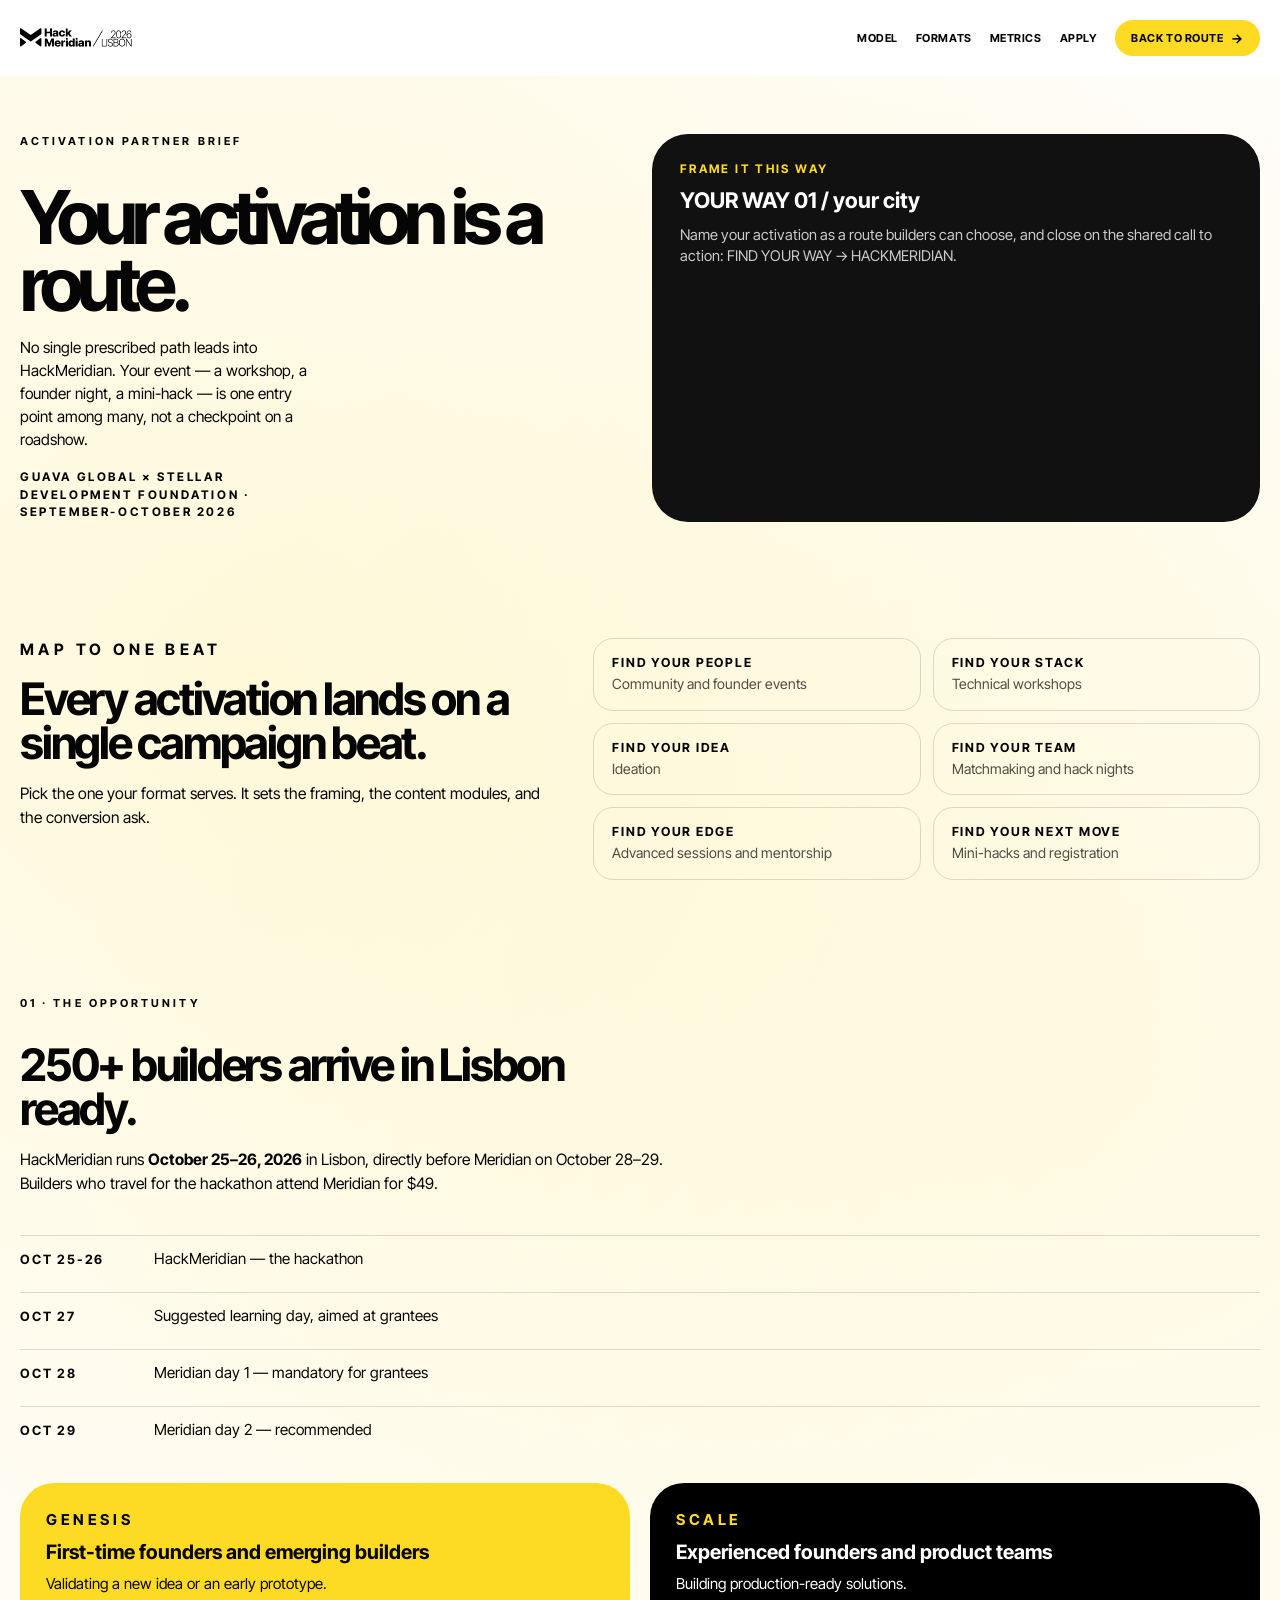
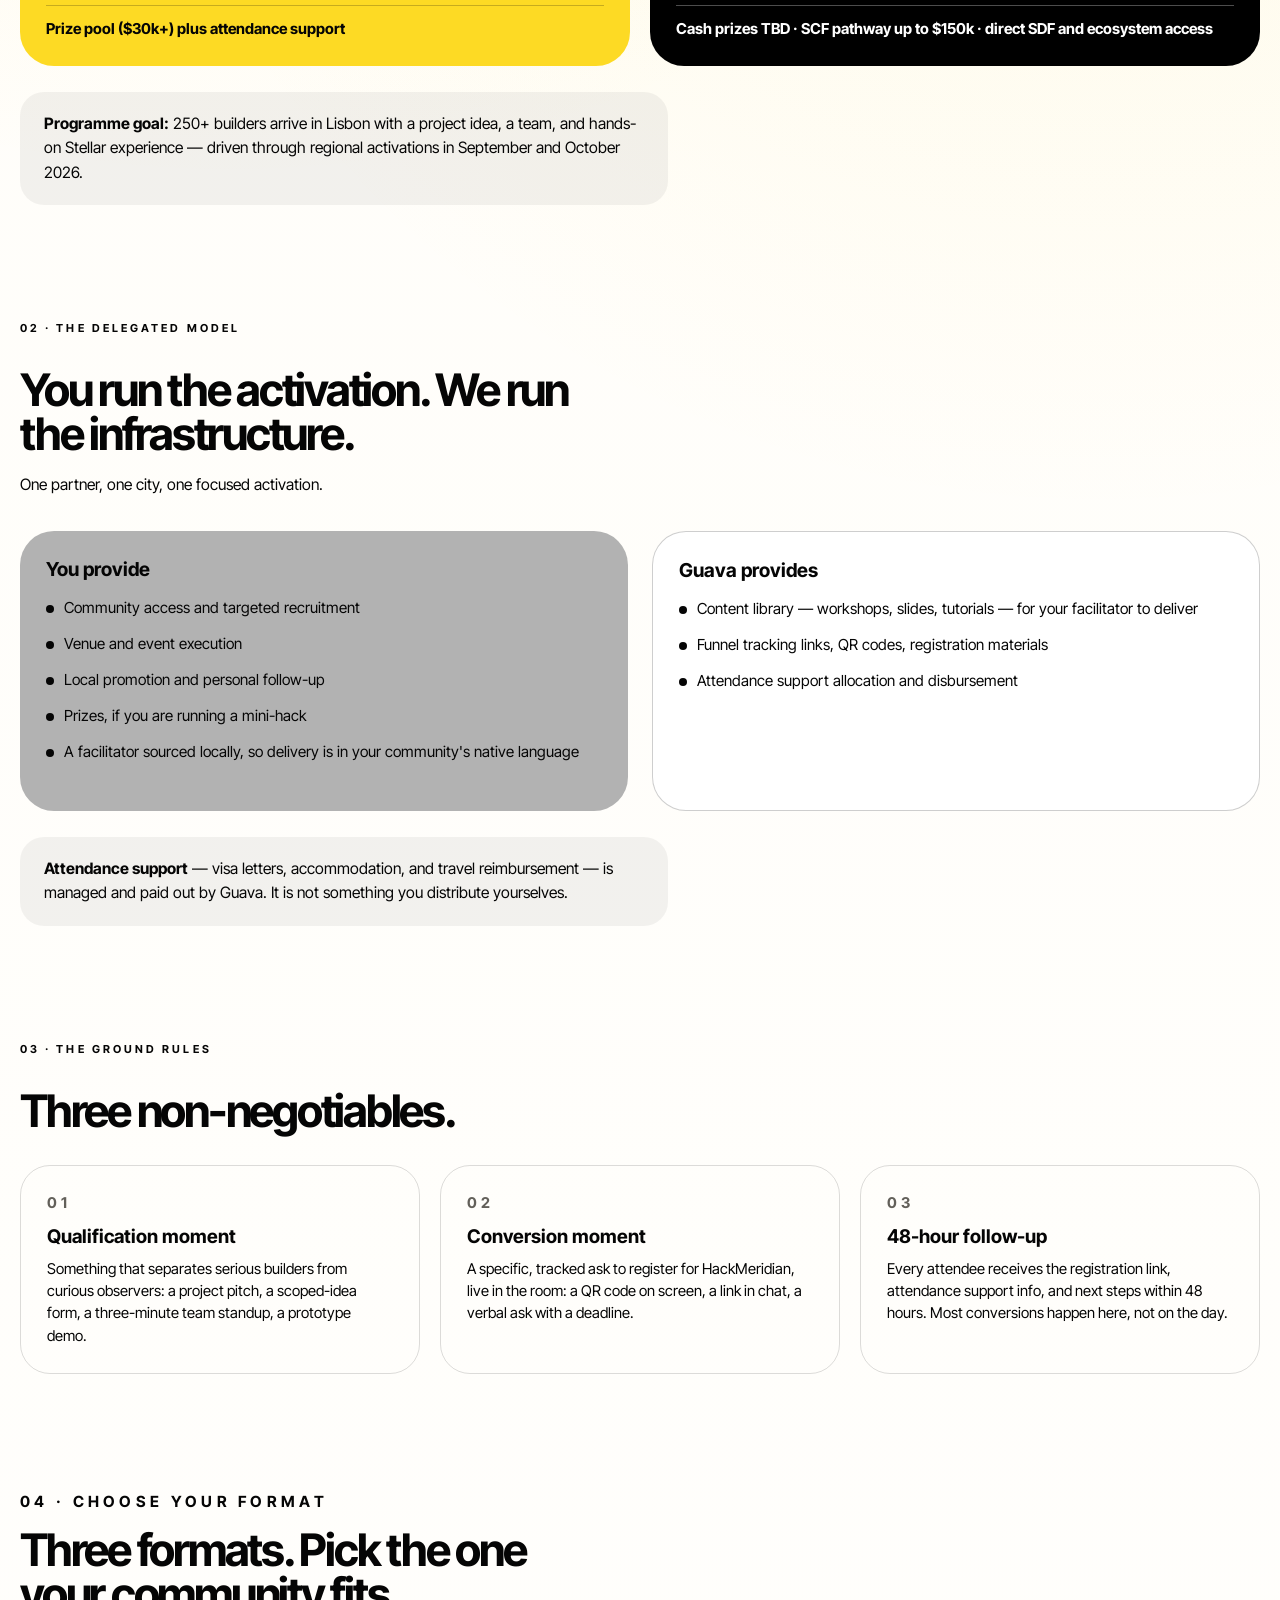
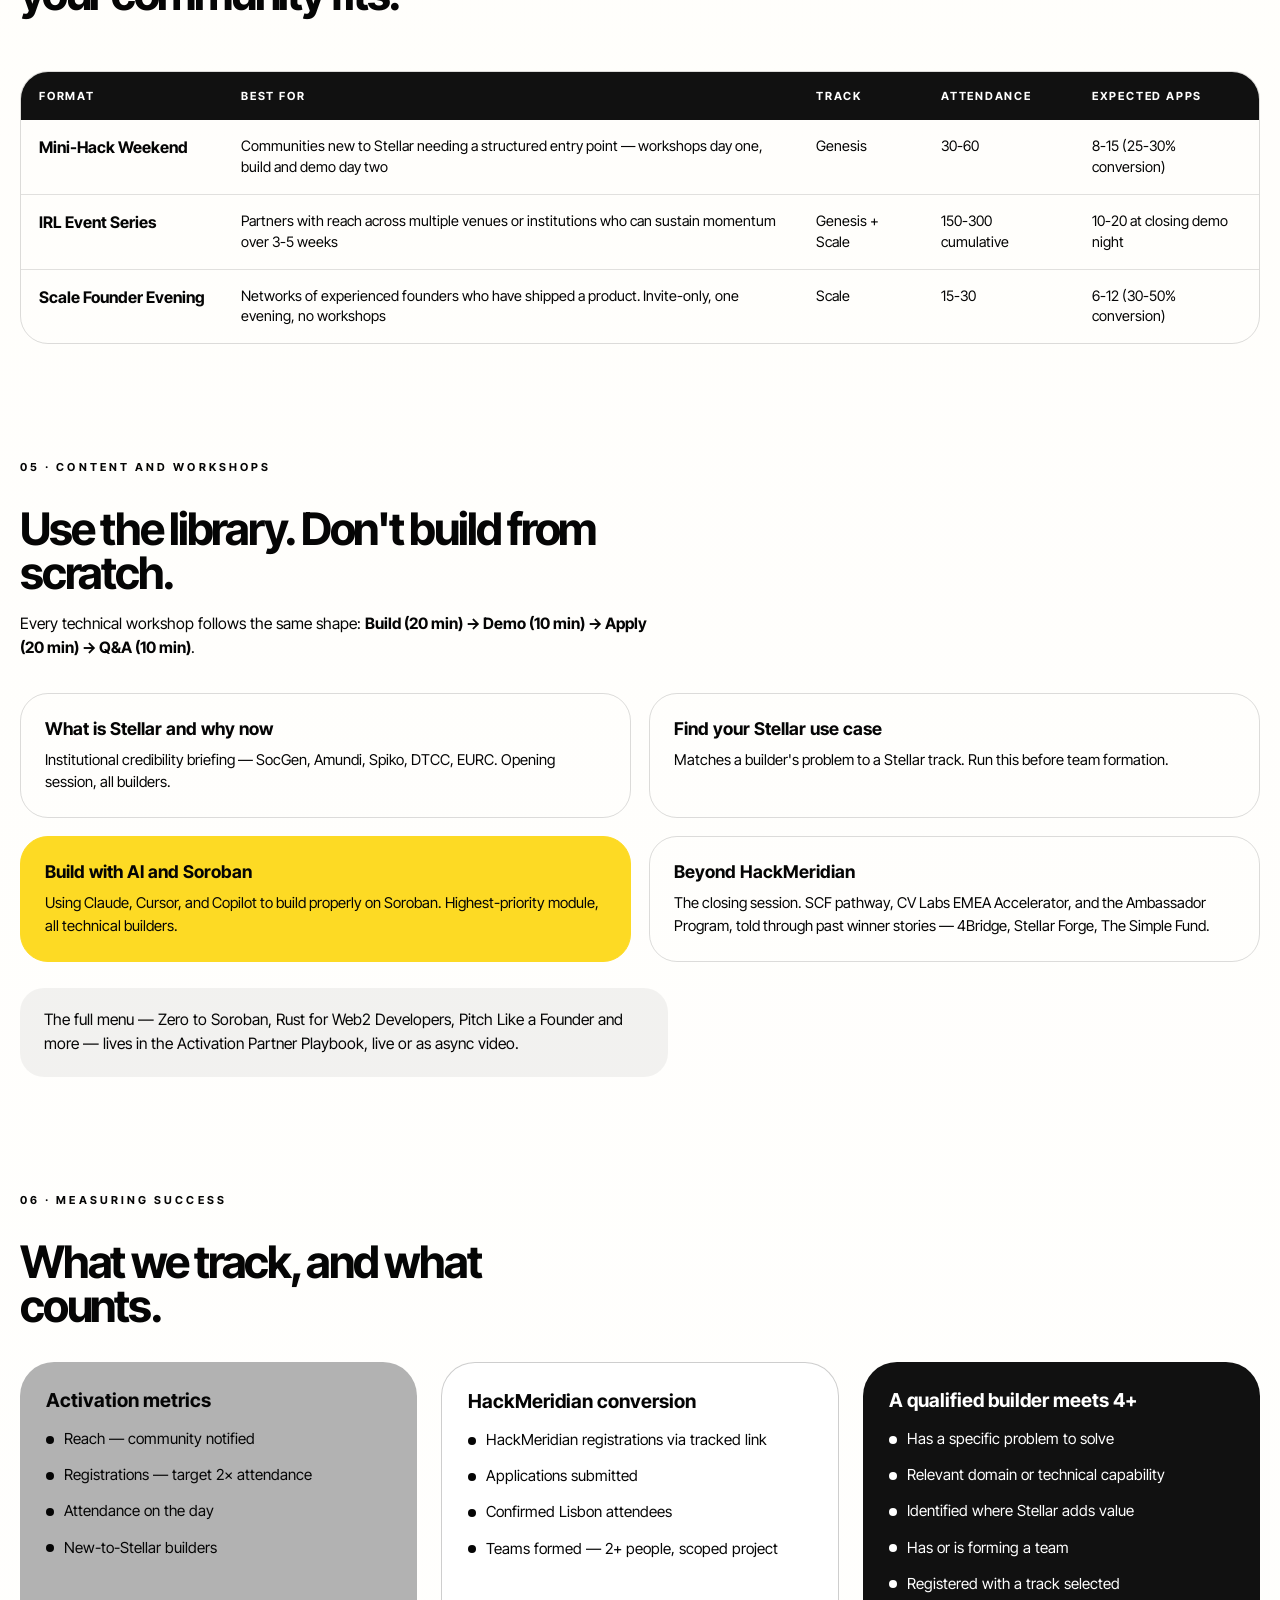
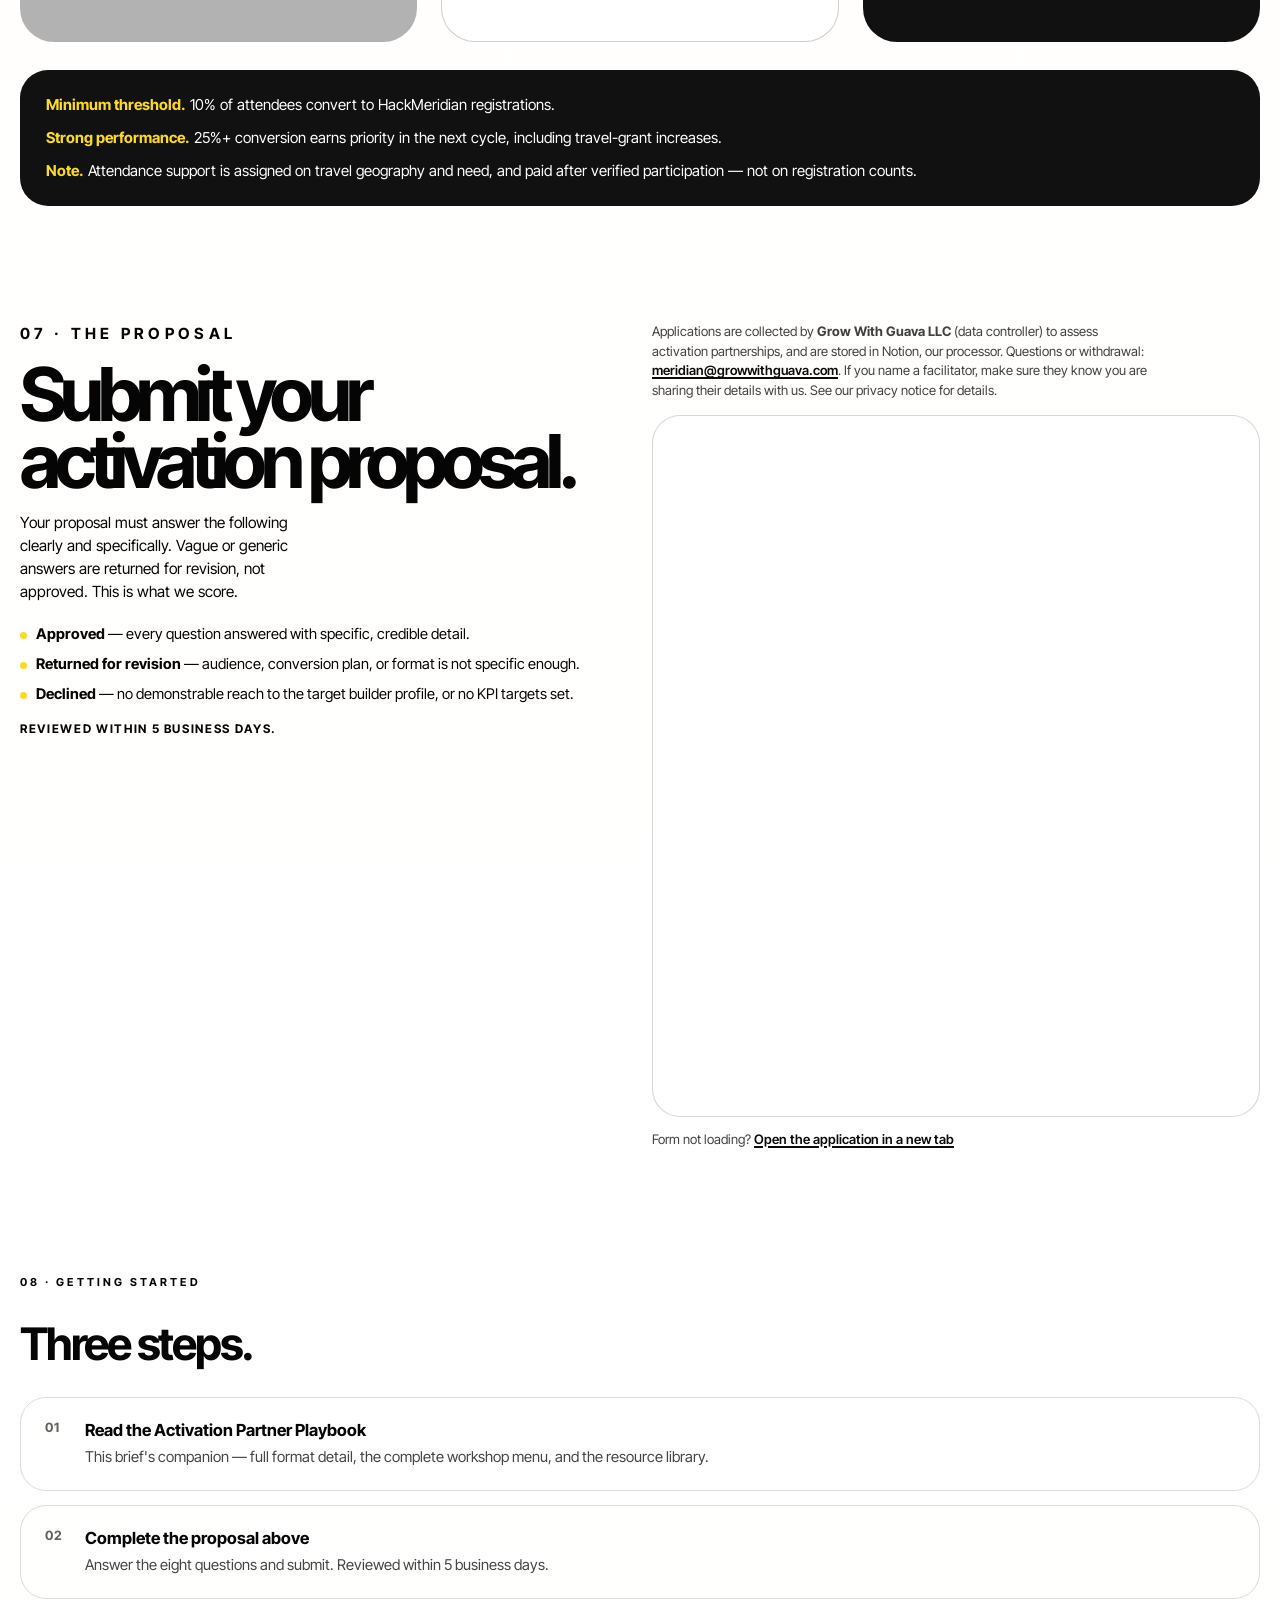
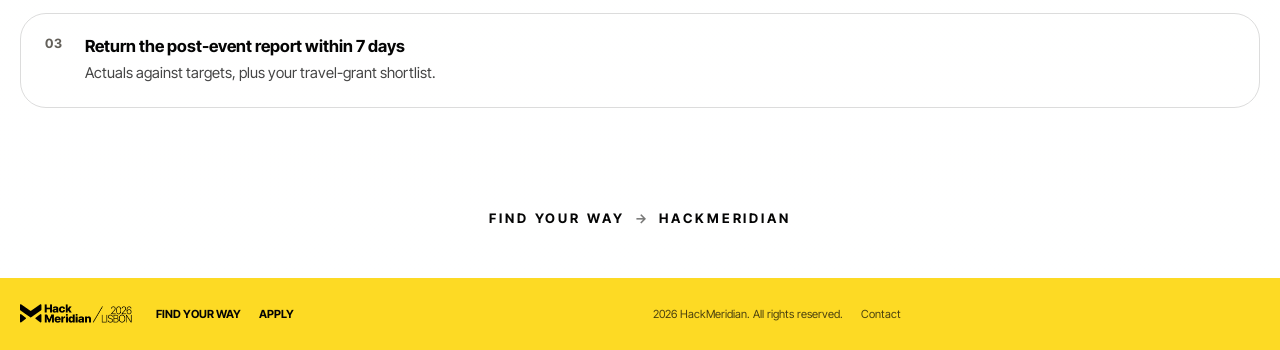
==== commit 39c1c547: "Address cto blockers 1, 2, 5, 6; record the review Blocker 2 (worst): .vercelignore now excludes doc" ====
--- a/partner/index.html
+++ b/partner/index.html
@@ -335,7 +335,8 @@
           controller) to assess activation partnerships, and are stored in
           Notion, our processor. Questions or withdrawal:
           <a href="mailto:meridian@growwithguava.com">meridian@growwithguava.com</a>.
-          See our privacy notice for details.
+          If you name a facilitator, make sure they know you are sharing
+          their details with us. See our privacy notice for details.
         </p>
         <iframe
           class="partner-embed__frame"
--- a/style.css
+++ b/style.css
@@ -3005,8 +3005,10 @@
 
 .partner-embed__notice a,
 .partner-embed__alt a {
+  color: var(--ink);
+  font-weight: 600;
   text-decoration: underline;
-  text-decoration-color: var(--brand-yellow);
+  text-decoration-color: currentColor;
   text-decoration-thickness: 2px;
   text-underline-offset: 2px;
 }
@@ -3119,3 +3121,17 @@
     grid-template-columns: repeat(3, 1fr);
   }
 }
+
+/* Region rows for the live board (colour identifies region, black text
+   throughout — every region fill clears 4.9:1 with ink). */
+.yourway-board__row--r01 { background: var(--brand-yellow); color: #000000; }
+.yourway-board__row--r02 { background: #8a7fcc; color: #000000; }
+.yourway-board__row--r03 { background: #4f98bf; color: #000000; }
+.yourway-board__row--r04 { background: var(--region-spain); color: #000000; }
+.yourway-board__row--r01 .button--yellow,
+.yourway-board__row--r02 .button--yellow,
+.yourway-board__row--r03 .button--yellow,
+.yourway-board__row--r04 .button--yellow {
+  background: #000000;
+  color: var(--brand-yellow);
+}
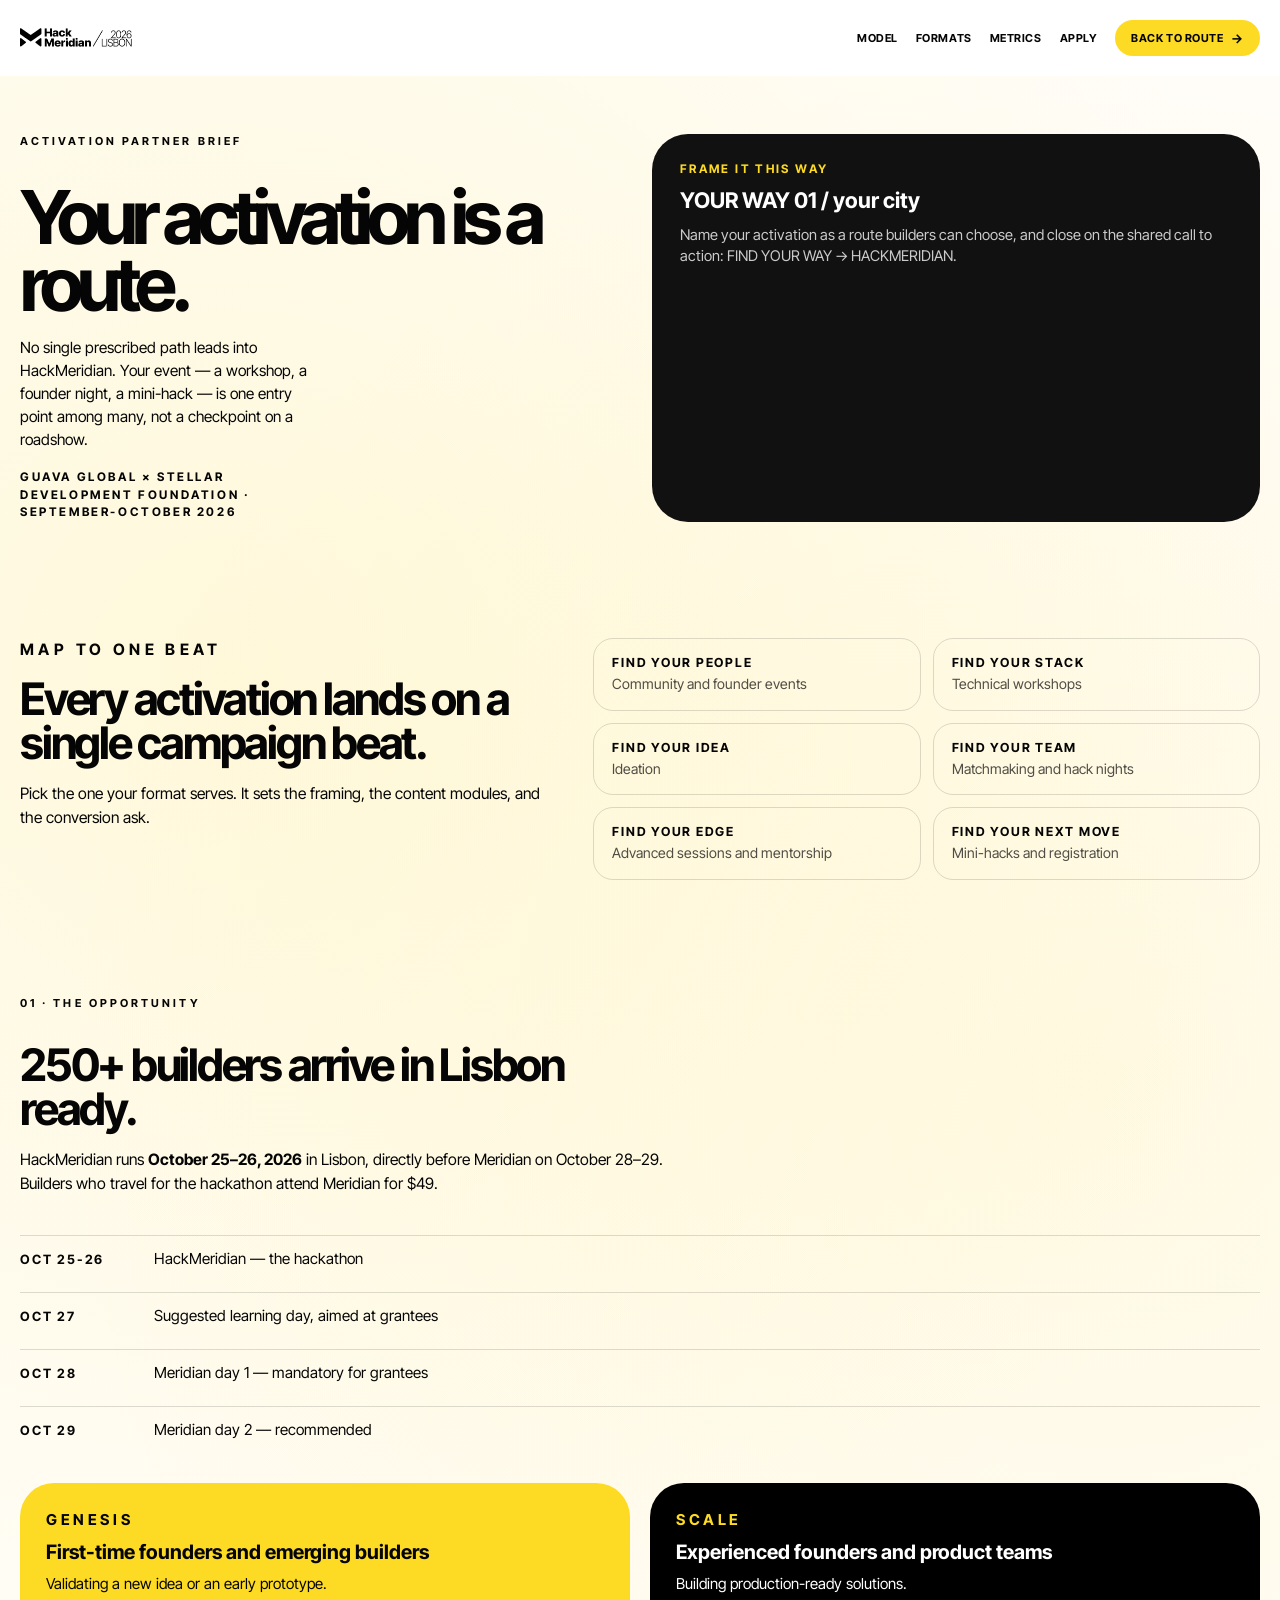
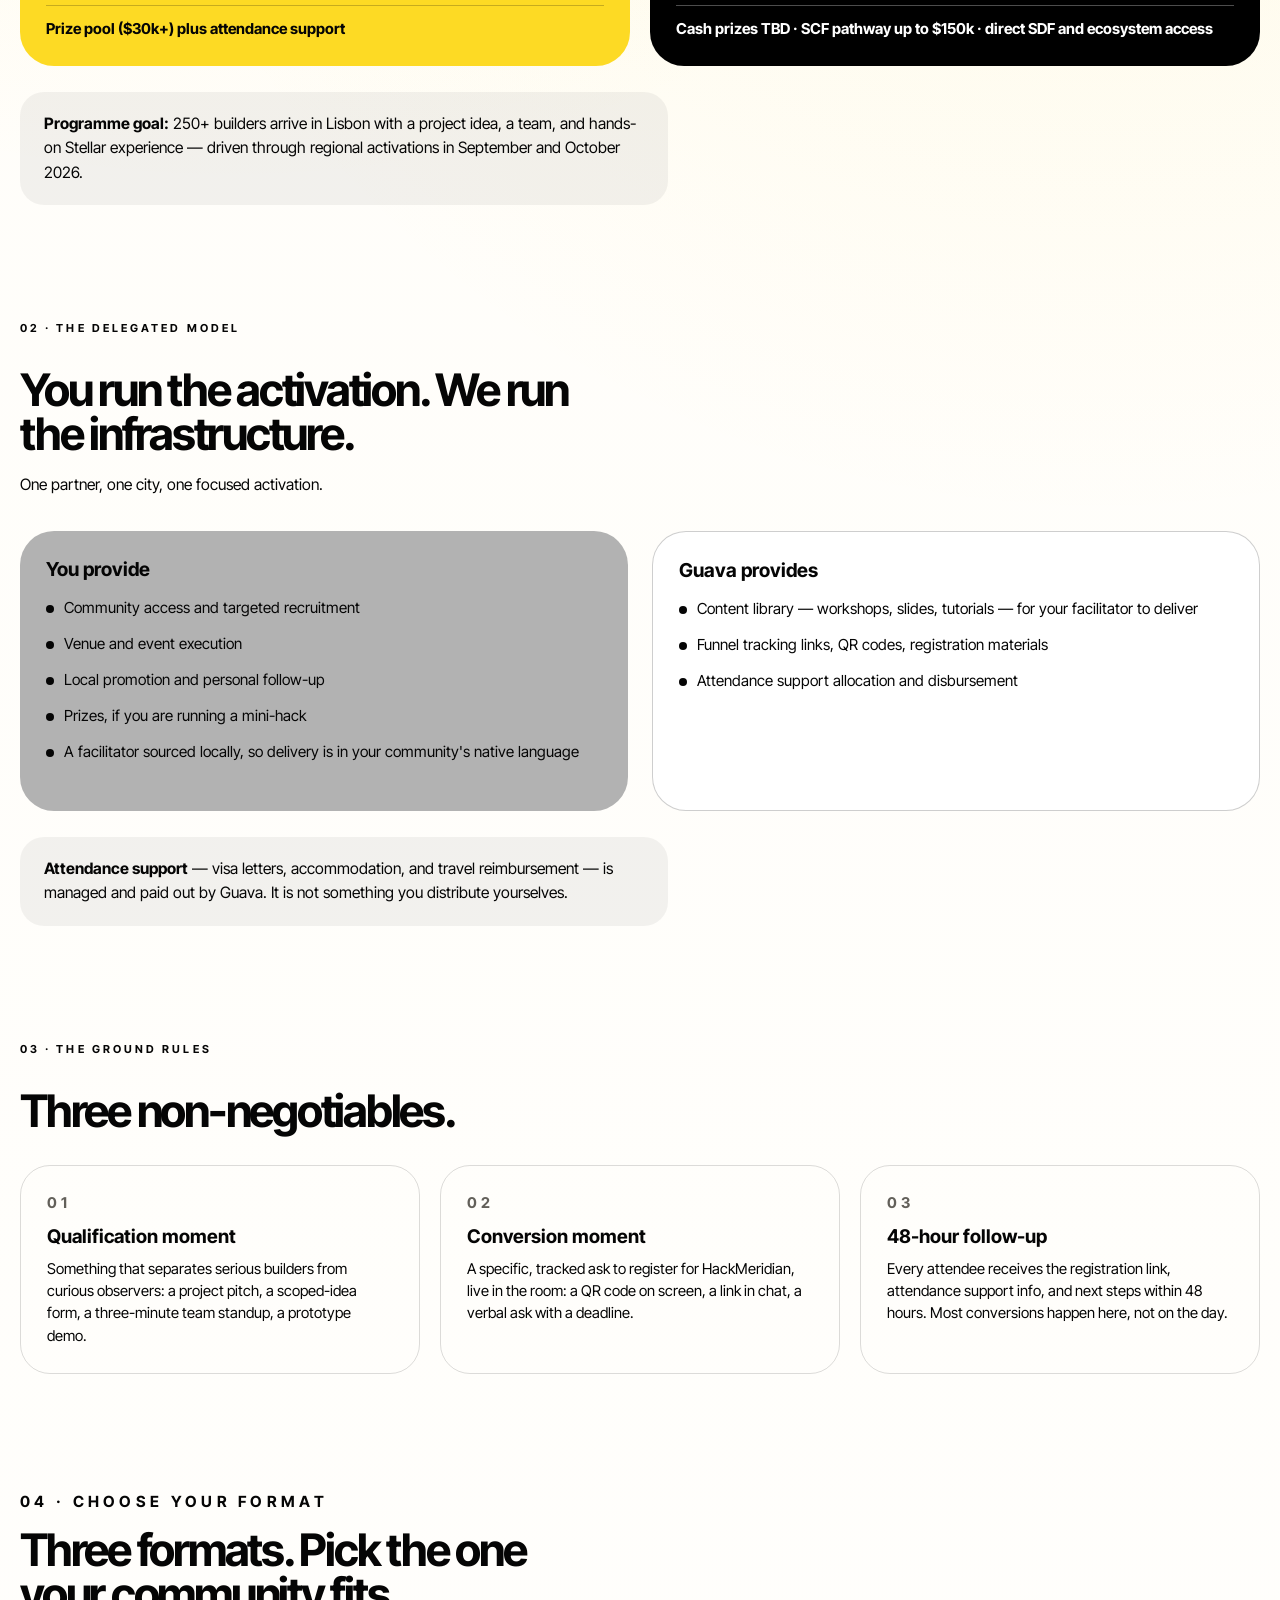
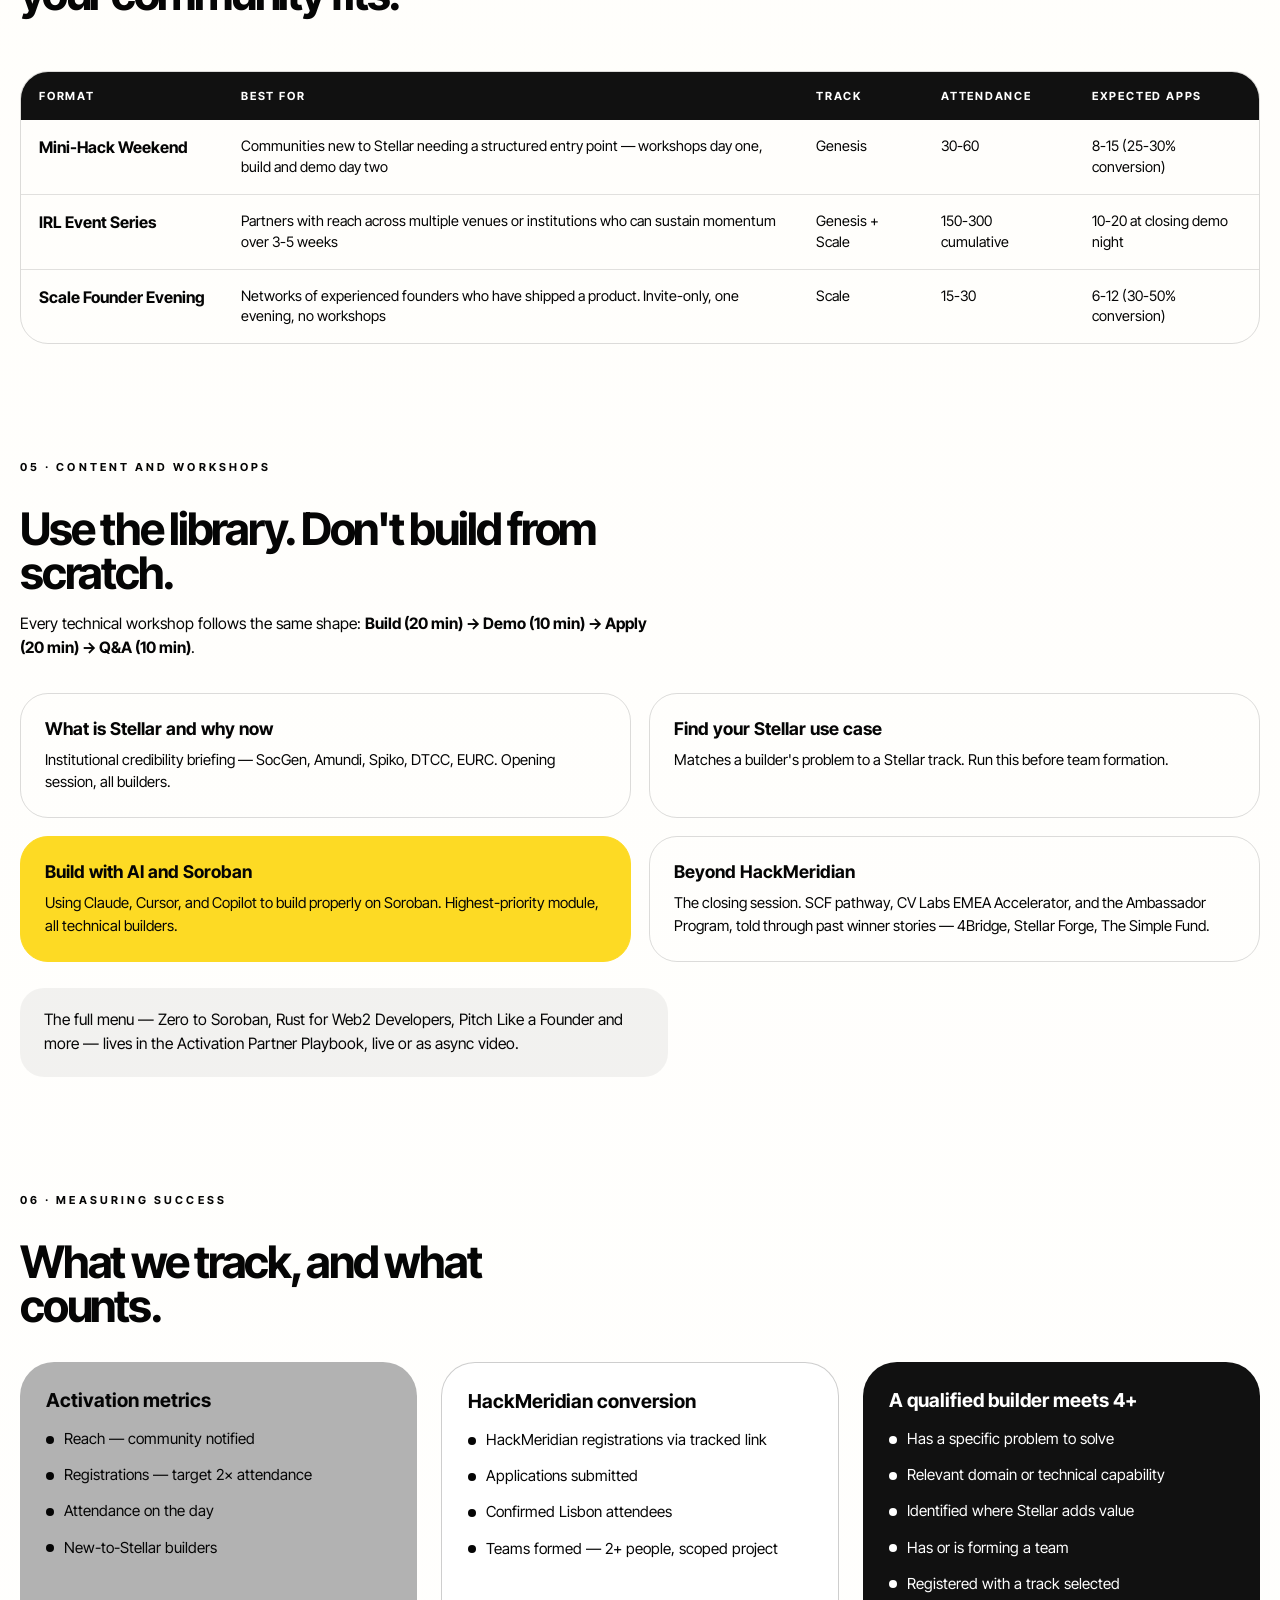
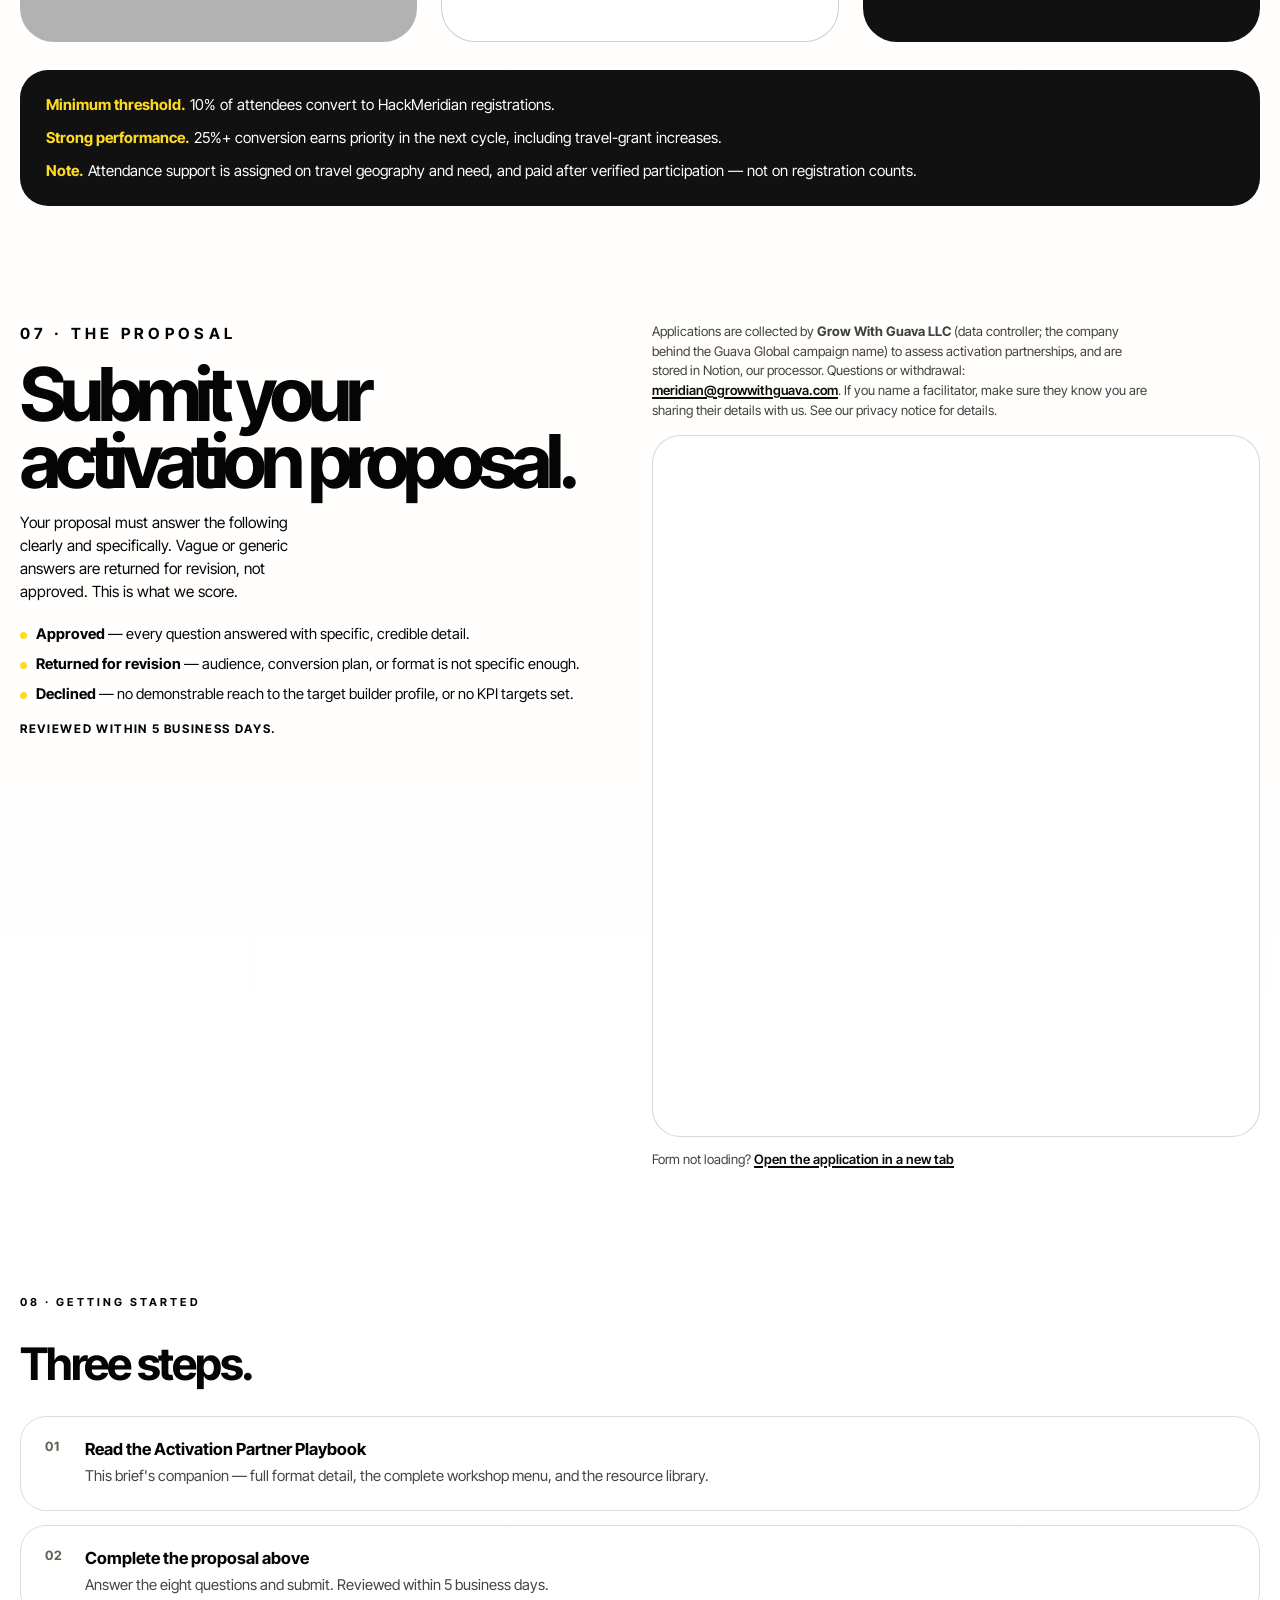
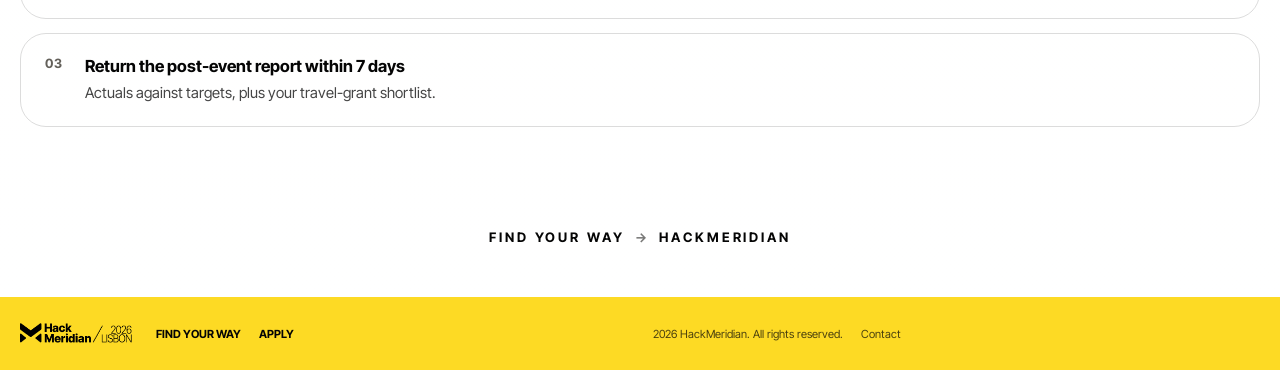
==== commit af7ebe30: "Address the cto final verdict: checkable sources, entity naming, Luma sync proposes instead of publi" ====
--- a/partner/index.html
+++ b/partner/index.html
@@ -332,7 +332,8 @@
       <div class="partner-embed">
         <p class="partner-embed__notice">
           Applications are collected by <strong>Grow With Guava LLC</strong> (data
-          controller) to assess activation partnerships, and are stored in
+          controller; the company behind the Guava Global campaign name) to
+          assess activation partnerships, and are stored in
           Notion, our processor. Questions or withdrawal:
           <a href="mailto:meridian@growwithguava.com">meridian@growwithguava.com</a>.
           If you name a facilitator, make sure they know you are sharing
--- a/style.css
+++ b/style.css
@@ -21,6 +21,9 @@
   /* Muted label cast for numbered legends on light grounds (6.3:1 on white). */
   --brand-orange-ink: #63605a;
   --region-spain: #d45c39;
+  --region-portugal: var(--brand-yellow);
+  --region-jacaranda: #8a7fcc; /* Vietnam/SEA */
+  --region-river: #4f98bf; /* UK/France */
 
   --ink: #0b0b0a;
   --surface-dark: #111111;
@@ -3124,9 +3127,9 @@
 
 /* Region rows for the live board (colour identifies region, black text
    throughout — every region fill clears 4.9:1 with ink). */
-.yourway-board__row--r01 { background: var(--brand-yellow); color: #000000; }
-.yourway-board__row--r02 { background: #8a7fcc; color: #000000; }
-.yourway-board__row--r03 { background: #4f98bf; color: #000000; }
+.yourway-board__row--r01 { background: var(--region-portugal); color: #000000; }
+.yourway-board__row--r02 { background: var(--region-jacaranda); color: #000000; }
+.yourway-board__row--r03 { background: var(--region-river); color: #000000; }
 .yourway-board__row--r04 { background: var(--region-spain); color: #000000; }
 .yourway-board__row--r01 .button--yellow,
 .yourway-board__row--r02 .button--yellow,
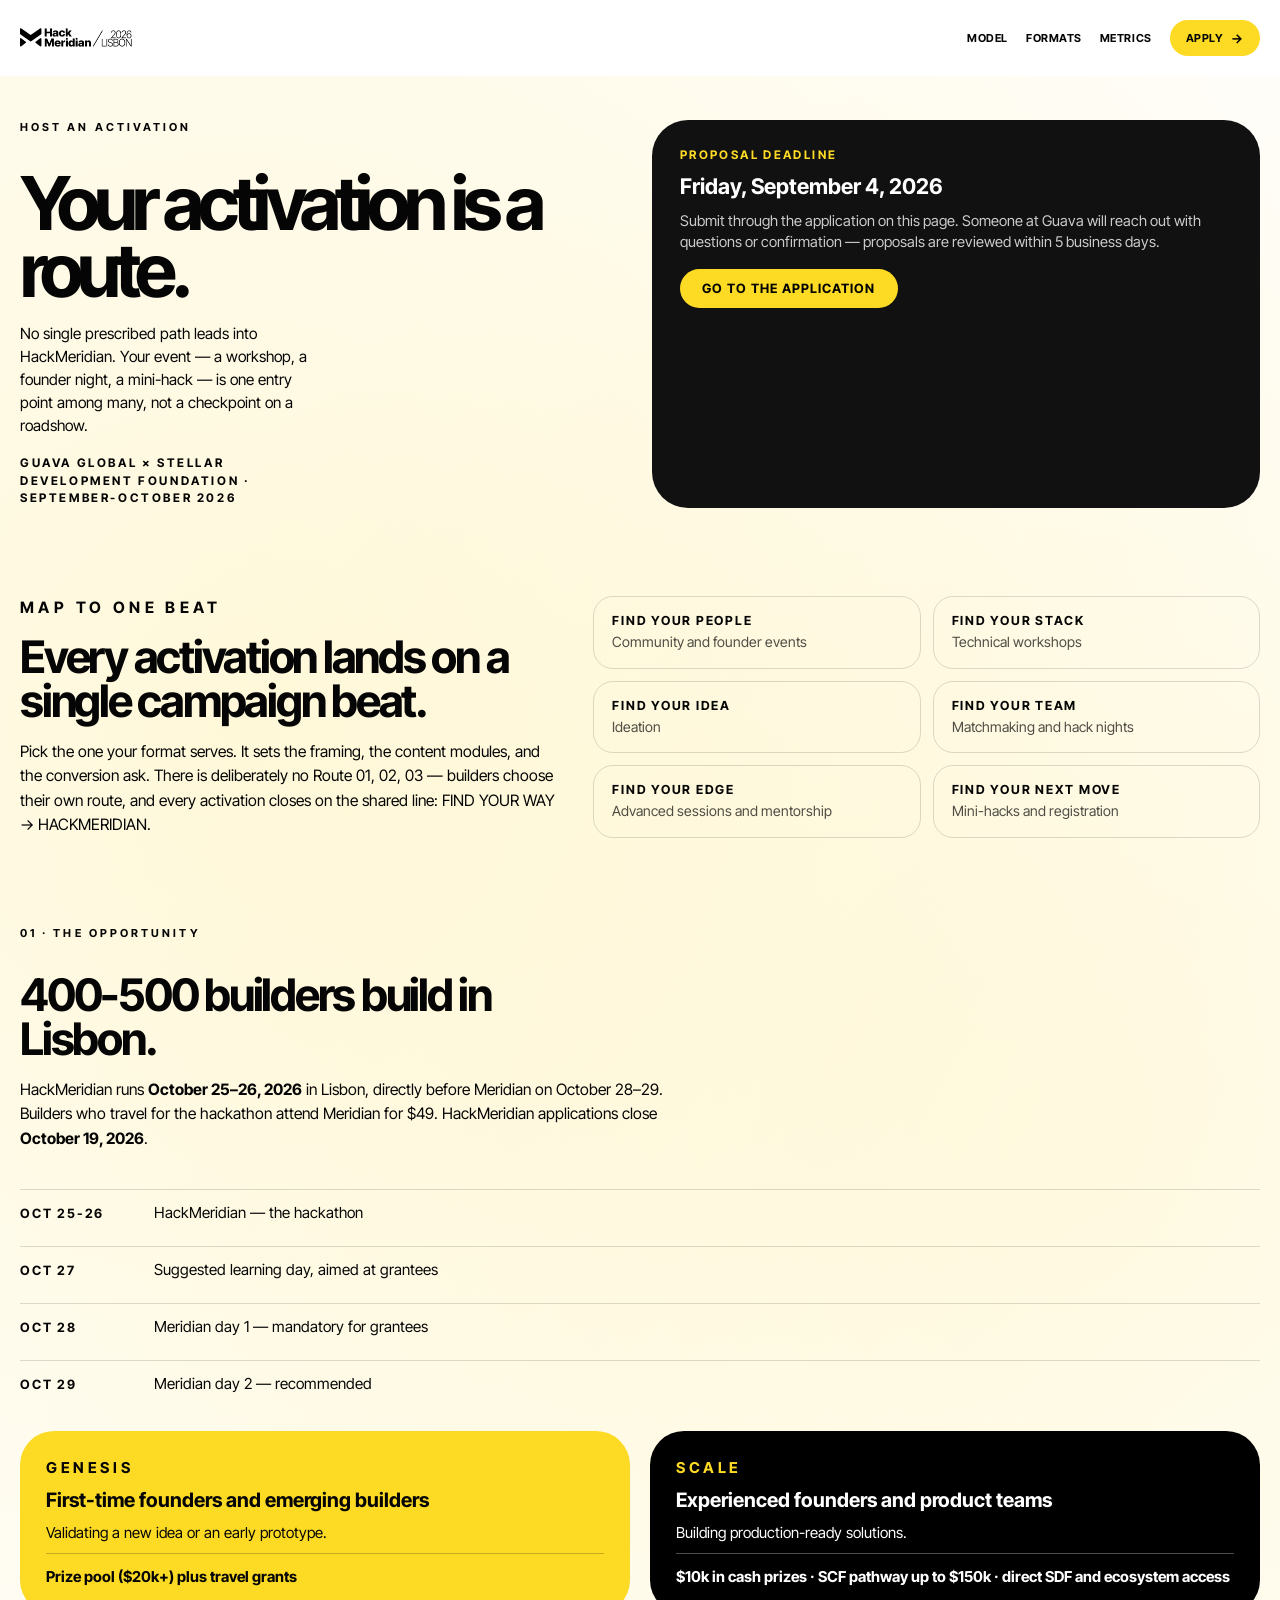
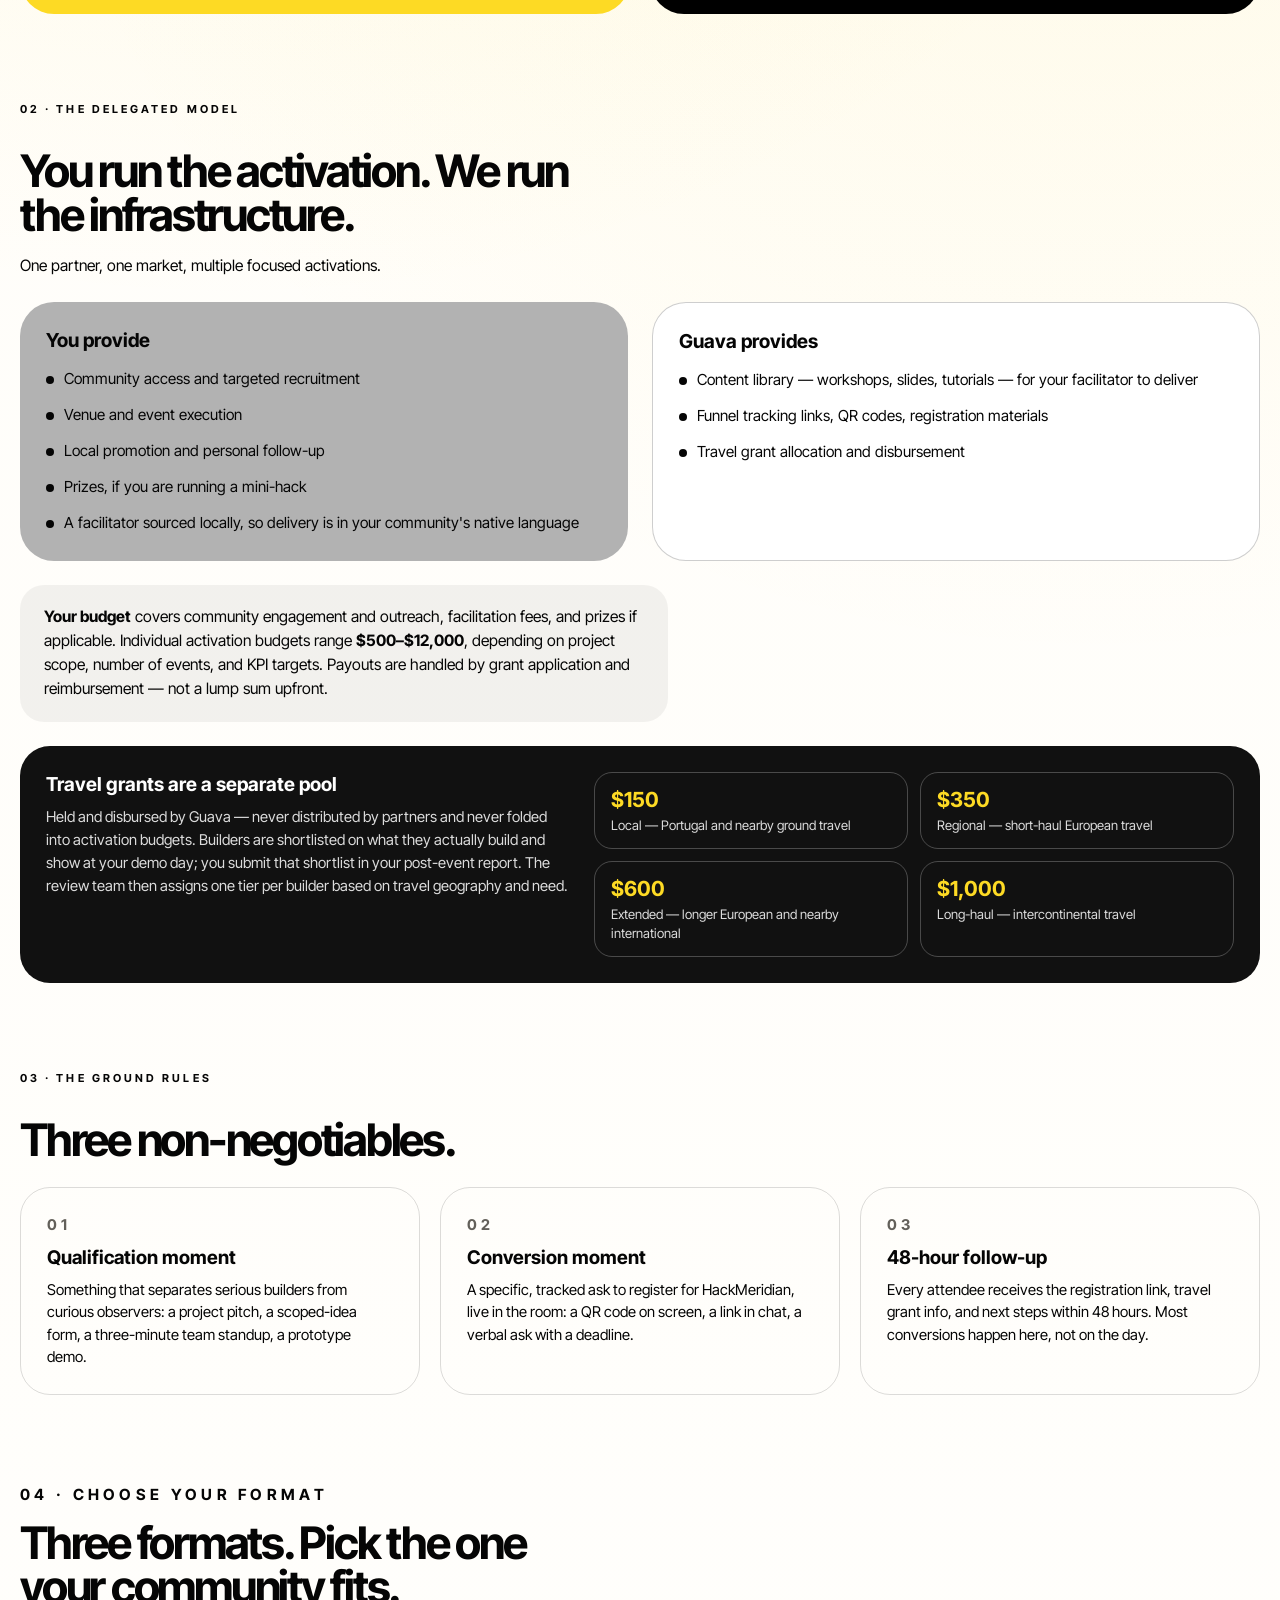
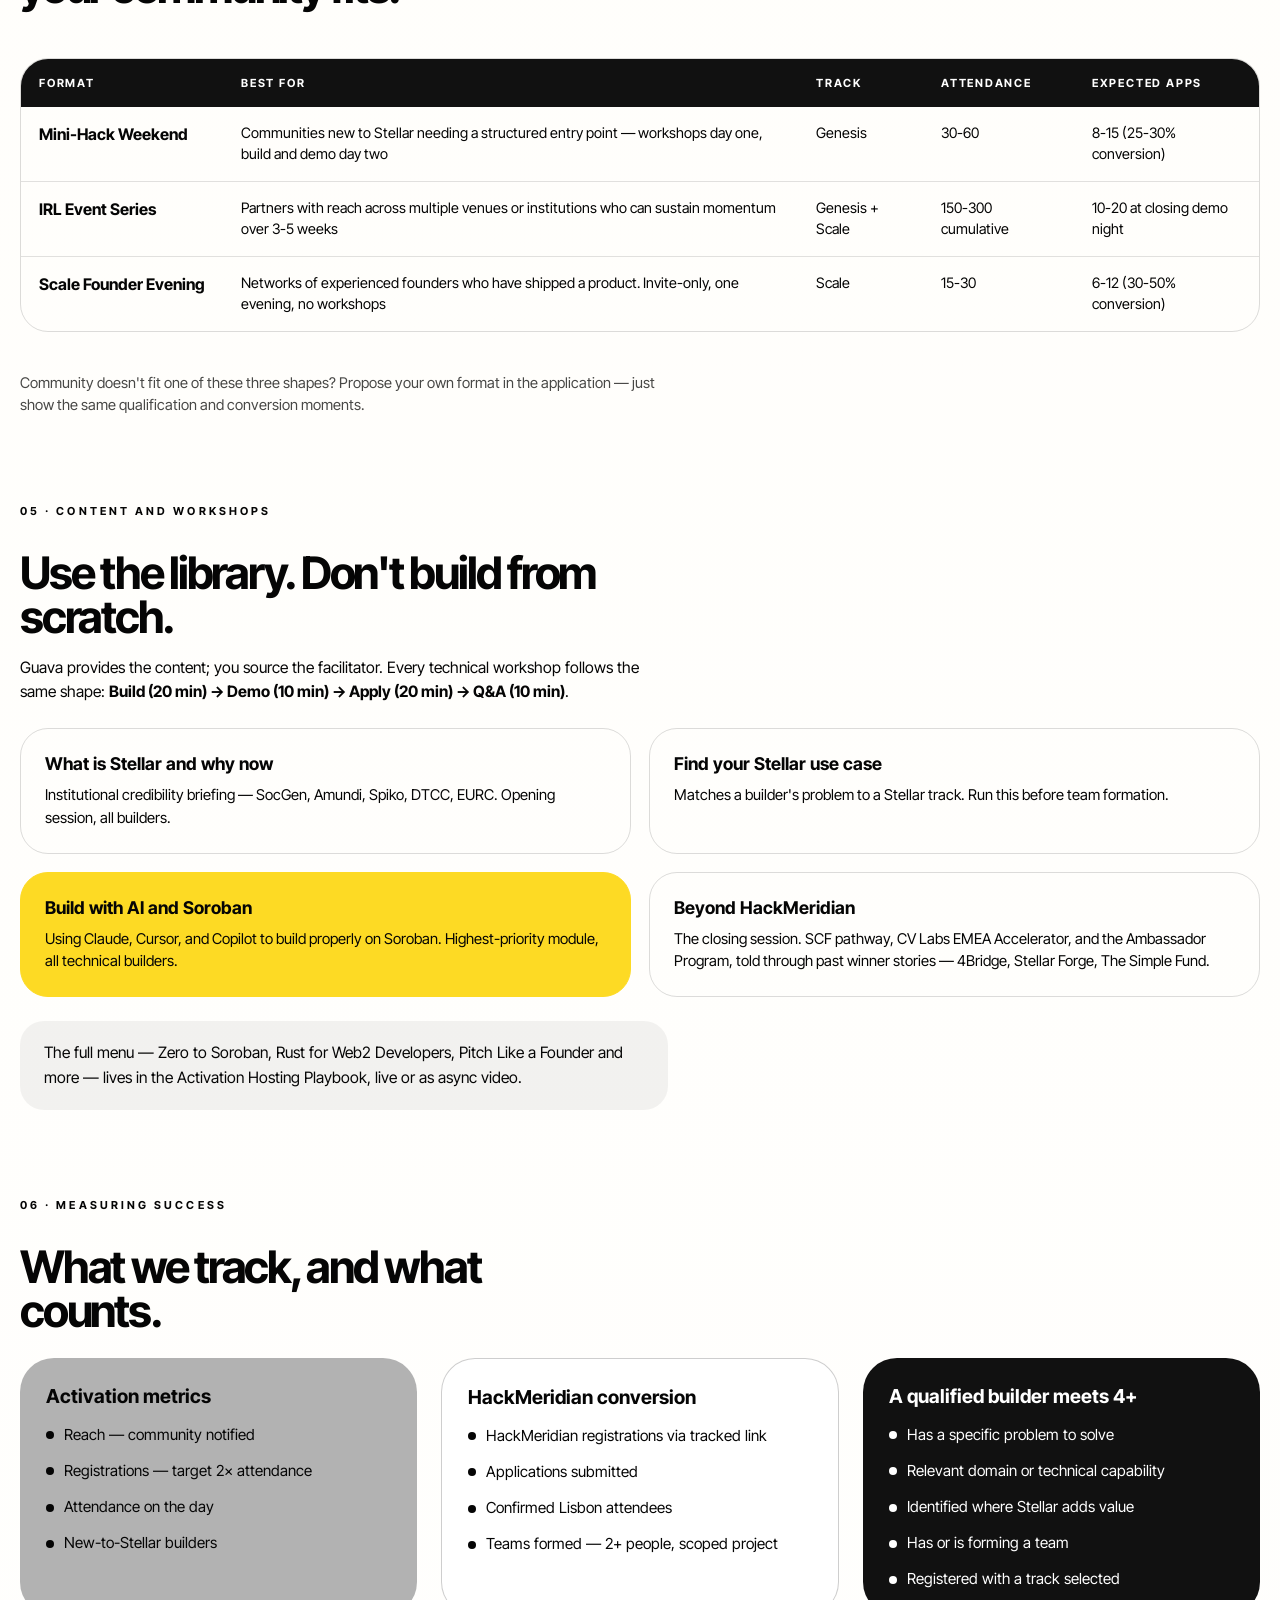
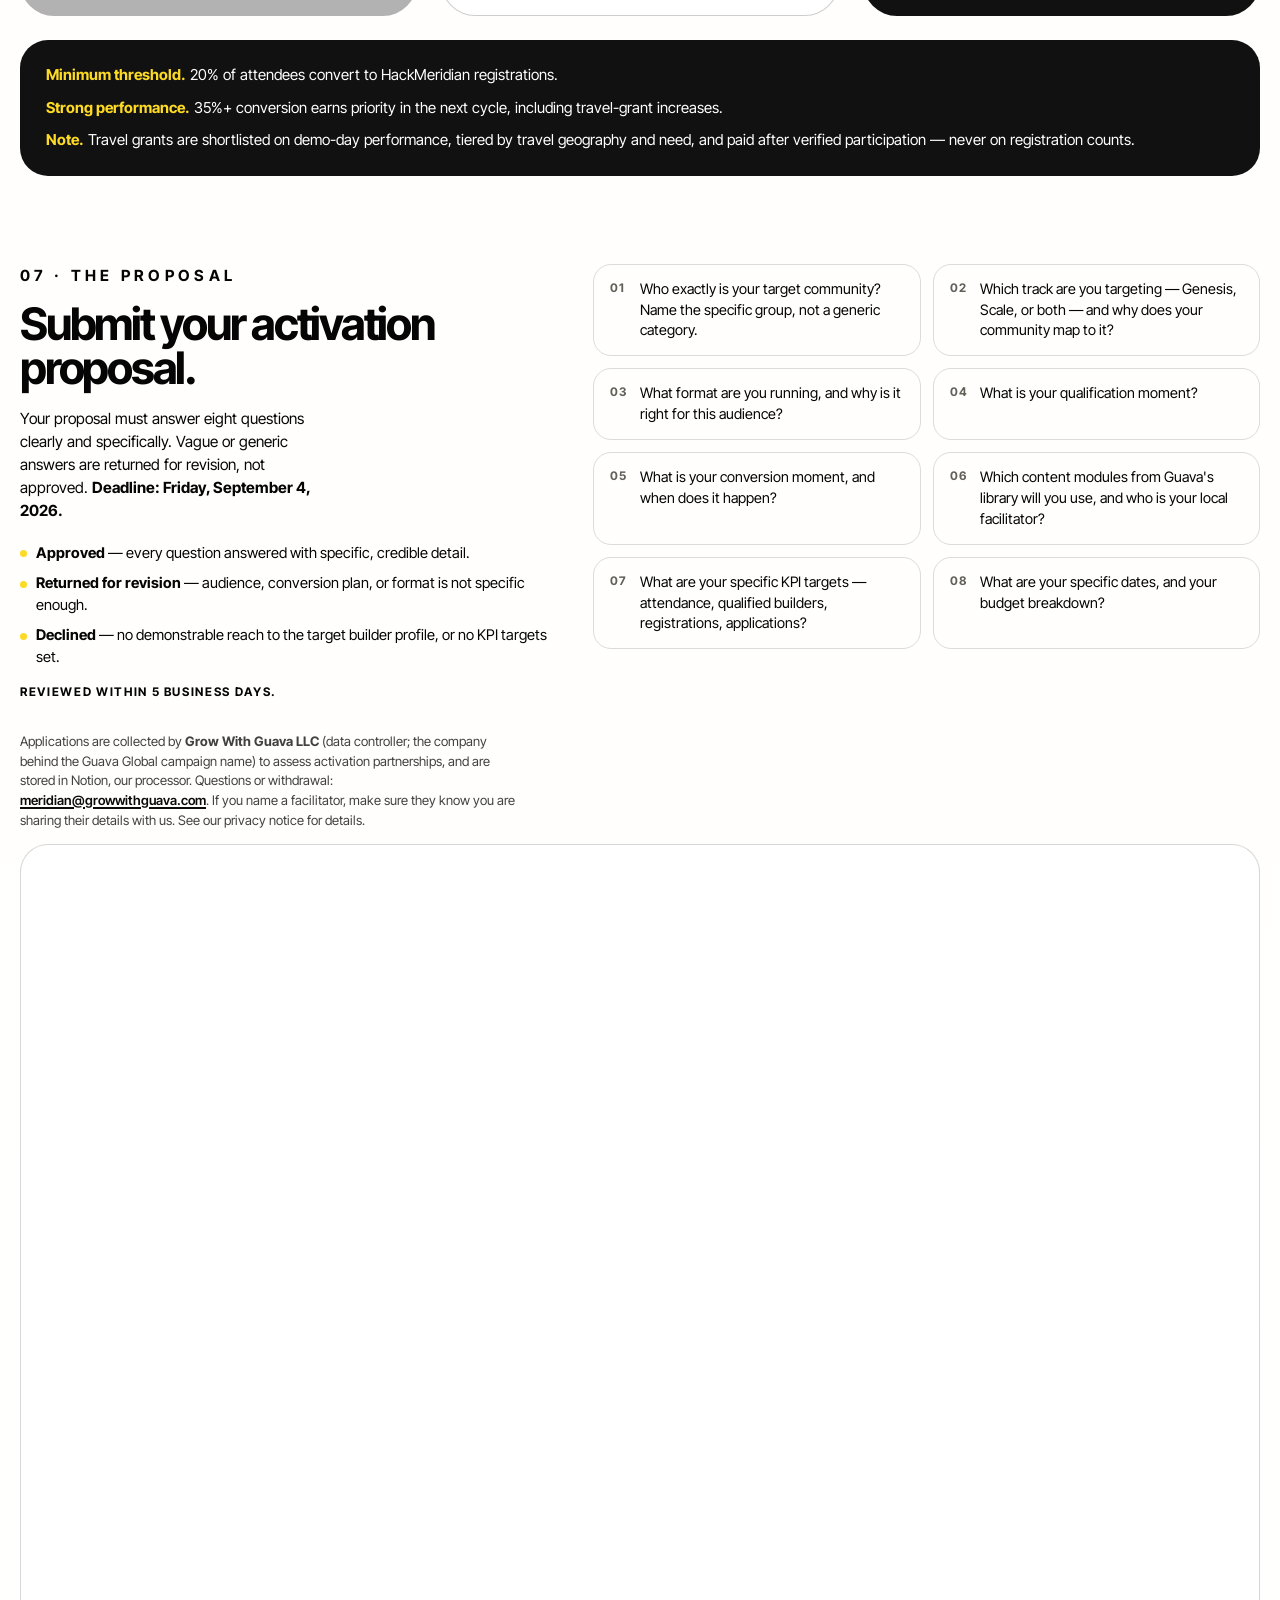
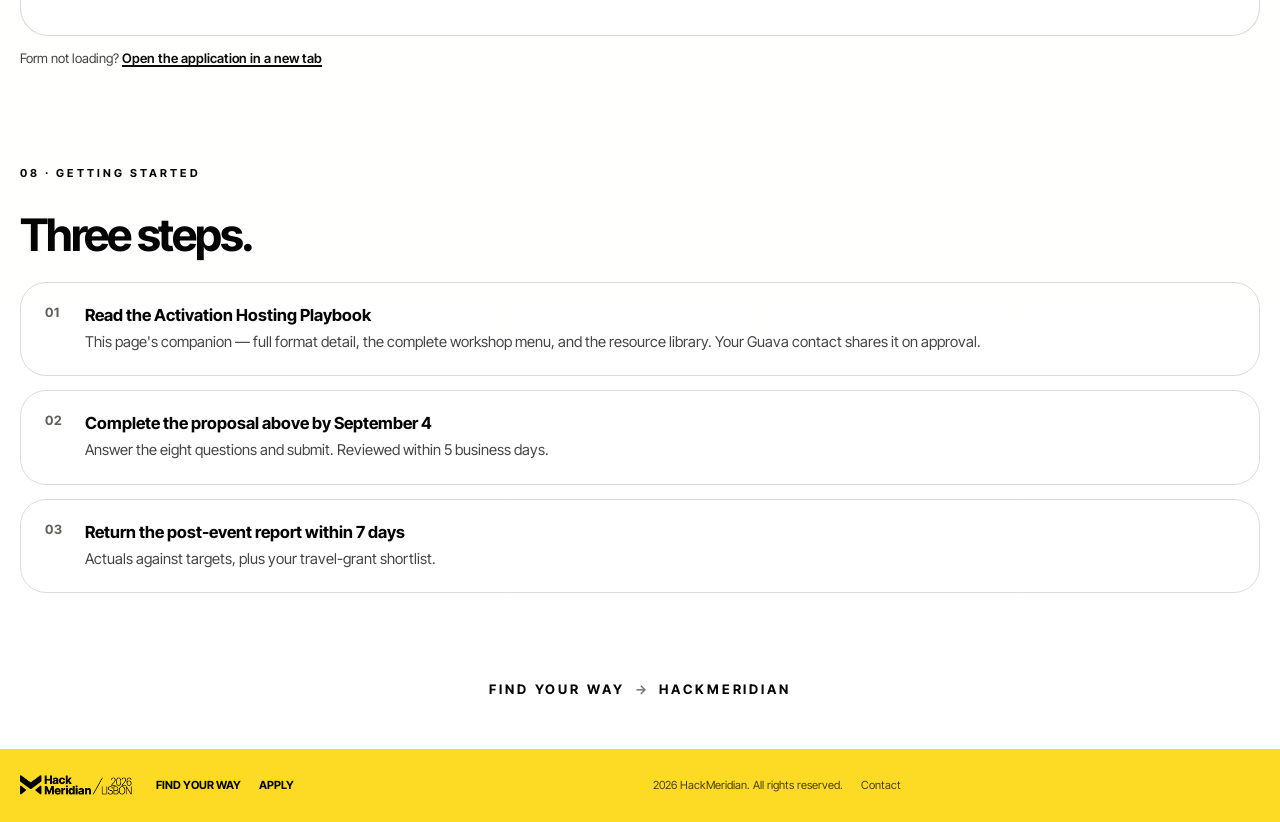
==== commit 38056421: "Rebuild the partner page on the V2 Activation Playbook; full-width application; spacing audit Facts " ====
--- a/partner/index.html
+++ b/partner/index.html
@@ -5,7 +5,7 @@
   <meta name="viewport" content="width=device-width, initial-scale=1.0" />
   <!-- Unlisted campaign surface per PRD: keep out of search indexes. -->
   <meta name="robots" content="noindex, nofollow" />
-  <title>Activation Partner Brief - Find your way</title>
+  <title>Host an Activation - Find your way</title>
   <link rel="stylesheet" href="../style.css" />
 </head>
 <body class="partner-page">
@@ -17,8 +17,7 @@
       <a href="#model">Model</a>
       <a href="#formats">Formats</a>
       <a href="#metrics">Metrics</a>
-      <a href="#apply">Apply</a>
-      <a class="site-nav__cta" href="/">Back to route</a>
+      <a class="site-nav__cta" href="#apply">Apply</a>
     </nav>
   </header>
 
@@ -26,7 +25,7 @@
     <section class="partner-hero">
       <div class="partner-hero__inner">
         <div class="partner-hero__copy">
-          <p class="eyebrow">Activation partner brief</p>
+          <p class="eyebrow">Host an activation</p>
           <h1>Your activation is a route.</h1>
           <p class="partner-hero__lede">
             No single prescribed path leads into HackMeridian. Your event — a
@@ -38,12 +37,14 @@
           </p>
         </div>
         <div class="partner-hero__card">
-          <p>Frame it this way</p>
-          <strong>YOUR WAY 01 / your city</strong>
+          <p>Proposal deadline</p>
+          <strong>Friday, September 4, 2026</strong>
           <span>
-            Name your activation as a route builders can choose, and close on
-            the shared call to action: FIND YOUR WAY → HACKMERIDIAN.
+            Submit through the application on this page. Someone at Guava will
+            reach out with questions or confirmation — proposals are reviewed
+            within 5 business days.
           </span>
+          <a class="partner-hero__card-cta" href="#apply">Go to the application</a>
         </div>
       </div>
     </section>
@@ -54,7 +55,9 @@
         <h2>Every activation lands on a single campaign beat.</h2>
         <p>
           Pick the one your format serves. It sets the framing, the content
-          modules, and the conversion ask.
+          modules, and the conversion ask. There is deliberately no Route 01,
+          02, 03 — builders choose their own route, and every activation
+          closes on the shared line: FIND YOUR WAY → HACKMERIDIAN.
         </p>
       </div>
       <ul class="partner-beats__list">
@@ -70,11 +73,12 @@
     <section class="partner-opportunity" id="opportunity">
       <div class="partner-overview__intro">
         <p class="eyebrow">01 · The opportunity</p>
-        <h2>250+ builders arrive in Lisbon ready.</h2>
+        <h2>400-500 builders build in Lisbon.</h2>
         <p class="partner-lede">
           HackMeridian runs <strong>October 25–26, 2026</strong> in Lisbon,
           directly before Meridian on October 28–29. Builders who travel for
-          the hackathon attend Meridian for $49.
+          the hackathon attend Meridian for $49. HackMeridian applications
+          close <strong>October 19, 2026</strong>.
         </p>
         <ul class="partner-schedule">
           <li><strong>Oct 25-26</strong><span>HackMeridian — the hackathon</span></li>
@@ -88,22 +92,17 @@
           <p class="partner-track__name">Genesis</p>
           <h3>First-time founders and emerging builders</h3>
           <p>Validating a new idea or an early prototype.</p>
-          <p class="partner-track__prize">Prize pool ($30k+) plus attendance support</p>
+          <p class="partner-track__prize">Prize pool ($20k+) plus travel grants</p>
         </article>
         <article class="partner-track partner-track--scale">
           <p class="partner-track__name">Scale</p>
           <h3>Experienced founders and product teams</h3>
           <p>Building production-ready solutions.</p>
           <p class="partner-track__prize">
-            Cash prizes TBD · SCF pathway up to $150k · direct SDF and ecosystem access
-          </p>
-        </article>
-      </div>
-      <p class="partner-goal">
-        <strong>Programme goal:</strong> 250+ builders arrive in Lisbon with a
-        project idea, a team, and hands-on Stellar experience — driven through
-        regional activations in September and October 2026.
-      </p>
+            $10k in cash prizes · SCF pathway up to $150k · direct SDF and ecosystem access
+          </p>
+        </article>
+      </div>
     </section>
 
     <section class="partner-model" id="model">
@@ -111,7 +110,7 @@
         <p class="eyebrow">02 · The delegated model</p>
         <h2>You run the activation. We run the infrastructure.</h2>
         <p class="partner-lede">
-          One partner, one city, one focused activation.
+          One partner, one market, multiple focused activations.
         </p>
       </div>
       <div class="partner-overview__grid partner-overview__grid--two">
@@ -130,15 +129,35 @@
           <ul>
             <li>Content library — workshops, slides, tutorials — for your facilitator to deliver</li>
             <li>Funnel tracking links, QR codes, registration materials</li>
-            <li>Attendance support allocation and disbursement</li>
+            <li>Travel grant allocation and disbursement</li>
           </ul>
         </article>
       </div>
       <p class="partner-goal">
-        <strong>Attendance support</strong> — visa letters, accommodation, and
-        travel reimbursement — is managed and paid out by Guava. It is not
-        something you distribute yourselves.
+        <strong>Your budget</strong> covers community engagement and outreach,
+        facilitation fees, and prizes if applicable. Individual activation
+        budgets range <strong>$500–$12,000</strong>, depending on project
+        scope, number of events, and KPI targets. Payouts are handled by grant
+        application and reimbursement — not a lump sum upfront.
       </p>
+      <div class="partner-grants">
+        <div class="partner-grants__copy">
+          <h3>Travel grants are a separate pool</h3>
+          <p>
+            Held and disbursed by Guava — never distributed by partners and
+            never folded into activation budgets. Builders are shortlisted on
+            what they actually build and show at your demo day; you submit that
+            shortlist in your post-event report. The review team then assigns
+            one tier per builder based on travel geography and need.
+          </p>
+        </div>
+        <ul class="partner-grants__tiers">
+          <li><strong>$150</strong><span>Local — Portugal and nearby ground travel</span></li>
+          <li><strong>$350</strong><span>Regional — short-haul European travel</span></li>
+          <li><strong>$600</strong><span>Extended — longer European and nearby international</span></li>
+          <li><strong>$1,000</strong><span>Long-haul — intercontinental travel</span></li>
+        </ul>
+      </div>
     </section>
 
     <section class="partner-rules" id="rules">
@@ -169,8 +188,8 @@
           <p class="partner-rule__num">03</p>
           <h3>48-hour follow-up</h3>
           <p>
-            Every attendee receives the registration link, attendance support
-            info, and next steps within 48 hours. Most conversions happen here,
+            Every attendee receives the registration link, travel grant info,
+            and next steps within 48 hours. Most conversions happen here,
             not on the day.
           </p>
         </article>
@@ -221,6 +240,11 @@
           </tbody>
         </table>
       </div>
+      <p class="partner-formats__own">
+        Community doesn't fit one of these three shapes? Propose your own
+        format in the application — just show the same qualification and
+        conversion moments.
+      </p>
     </section>
 
     <section class="partner-content" id="content">
@@ -228,7 +252,8 @@
         <p class="eyebrow">05 · Content and workshops</p>
         <h2>Use the library. Don't build from scratch.</h2>
         <p class="partner-lede">
-          Every technical workshop follows the same shape:
+          Guava provides the content; you source the facilitator. Every
+          technical workshop follows the same shape:
           <strong>Build (20 min) → Demo (10 min) → Apply (20 min) → Q&amp;A (10 min)</strong>.
         </p>
       </div>
@@ -265,7 +290,7 @@
       </div>
       <p class="partner-goal">
         The full menu — Zero to Soroban, Rust for Web2 Developers, Pitch Like a
-        Founder and more — lives in the Activation Partner Playbook, live or as
+        Founder and more — lives in the Activation Hosting Playbook, live or as
         async video.
       </p>
     </section>
@@ -306,27 +331,39 @@
         </article>
       </div>
       <div class="partner-thresholds">
-        <p><strong>Minimum threshold.</strong> 10% of attendees convert to HackMeridian registrations.</p>
-        <p><strong>Strong performance.</strong> 25%+ conversion earns priority in the next cycle, including travel-grant increases.</p>
-        <p><strong>Note.</strong> Attendance support is assigned on travel geography and need, and paid after verified participation — not on registration counts.</p>
+        <p><strong>Minimum threshold.</strong> 20% of attendees convert to HackMeridian registrations.</p>
+        <p><strong>Strong performance.</strong> 35%+ conversion earns priority in the next cycle, including travel-grant increases.</p>
+        <p><strong>Note.</strong> Travel grants are shortlisted on demo-day performance, tiered by travel geography and need, and paid after verified participation — never on registration counts.</p>
       </div>
     </section>
 
     <section class="partner-apply" id="apply">
-      <div class="partner-apply__intro">
-        <p class="eyebrow">07 · The proposal</p>
-        <h2>Submit your activation proposal.</h2>
-        <p>
-          Your proposal must answer the following clearly and specifically.
-          Vague or generic answers are returned for revision, not approved.
-          This is what we score.
-        </p>
-        <ul class="partner-outcomes">
-          <li><strong>Approved</strong> — every question answered with specific, credible detail.</li>
-          <li><strong>Returned for revision</strong> — audience, conversion plan, or format is not specific enough.</li>
-          <li><strong>Declined</strong> — no demonstrable reach to the target builder profile, or no KPI targets set.</li>
-        </ul>
-        <p class="partner-apply__sla">Reviewed within 5 business days.</p>
+      <div class="partner-apply__head">
+        <div class="partner-apply__intro">
+          <p class="eyebrow">07 · The proposal</p>
+          <h2>Submit your activation proposal.</h2>
+          <p>
+            Your proposal must answer eight questions clearly and specifically.
+            Vague or generic answers are returned for revision, not approved.
+            <strong>Deadline: Friday, September 4, 2026.</strong>
+          </p>
+          <ul class="partner-outcomes">
+            <li><strong>Approved</strong> — every question answered with specific, credible detail.</li>
+            <li><strong>Returned for revision</strong> — audience, conversion plan, or format is not specific enough.</li>
+            <li><strong>Declined</strong> — no demonstrable reach to the target builder profile, or no KPI targets set.</li>
+          </ul>
+          <p class="partner-apply__sla">Reviewed within 5 business days.</p>
+        </div>
+        <ol class="partner-questions" aria-label="The eight questions the application asks">
+          <li>Who exactly is your target community? Name the specific group, not a generic category.</li>
+          <li>Which track are you targeting — Genesis, Scale, or both — and why does your community map to it?</li>
+          <li>What format are you running, and why is it right for this audience?</li>
+          <li>What is your qualification moment?</li>
+          <li>What is your conversion moment, and when does it happen?</li>
+          <li>Which content modules from Guava's library will you use, and who is your local facilitator?</li>
+          <li>What are your specific KPI targets — attendance, qualified builders, registrations, applications?</li>
+          <li>What are your specific dates, and your budget breakdown?</li>
+        </ol>
       </div>
 
       <div class="partner-embed">
@@ -363,11 +400,11 @@
       </div>
       <ol class="partner-steps">
         <li>
-          <strong>Read the Activation Partner Playbook</strong>
-          <span>This brief's companion — full format detail, the complete workshop menu, and the resource library.</span>
+          <strong>Read the Activation Hosting Playbook</strong>
+          <span>This page's companion — full format detail, the complete workshop menu, and the resource library. Your Guava contact shares it on approval.</span>
         </li>
         <li>
-          <strong>Complete the proposal above</strong>
+          <strong>Complete the proposal above by September 4</strong>
           <span>Answer the eight questions and submit. Reviewed within 5 business days.</span>
         </li>
         <li>
--- a/style.css
+++ b/style.css
@@ -2136,21 +2136,20 @@
 .partner-apply {
   width: min(100%, var(--page-width));
   margin: 0 auto;
-  padding: 58px 20px;
+  padding: 44px 20px;
 }
 
 .partner-hero__inner,
 .partner-overview__grid,
 .partner-formats,
-.partner-apply {
+.partner-apply__head {
   display: grid;
   grid-template-columns: repeat(2, minmax(0, 1fr));
   gap: 24px;
 }
 
 .partner-hero__copy h1,
-.partner-overview h2,
-.partner-apply h2 {
+.partner-overview h2 {
   margin: 0;
   font-size: clamp(3rem, 5.8vw, 6rem);
   line-height: 0.9;
@@ -2225,11 +2224,10 @@
 
 .partner-overview__grid {
   grid-template-columns: repeat(3, minmax(0, 1fr));
-  margin-top: 34px;
+  margin-top: 24px;
 }
 
 .partner-panel {
-  min-height: 280px;
   padding: 26px;
   border-radius: 34px;
 }
@@ -2327,9 +2325,18 @@
   color: var(--white);
 }
 
+/* The proposal: intro + questions side by side, then the application at
+   full page width below (no more half-width embed beside a sticky column). */
 .partner-apply {
+  display: grid;
+  gap: 30px;
+  padding-bottom: 56px;
+}
+
+.partner-apply__head {
+  grid-template-columns: minmax(0, 0.9fr) minmax(0, 1.1fr);
+  gap: 28px;
   align-items: start;
-  padding-bottom: 70px;
 }
 
 .partner-form {
@@ -2441,7 +2448,7 @@
   .partner-overview,
   .partner-formats,
   .partner-apply {
-    padding: 36px 16px;
+    padding: 28px 16px;
   }
 
   .partner-form {
@@ -2515,7 +2522,8 @@
 .partner-rules h2,
 .partner-content h2,
 .partner-metrics h2,
-.partner-next h2 {
+.partner-next h2,
+.partner-apply h2 {
   margin: 0;
   max-width: 20ch;
   font-size: clamp(2.1rem, 3.5vw, 3.3rem);
@@ -2533,7 +2541,7 @@
 }
 
 .partner-goal {
-  margin-top: 26px;
+  margin-top: 24px;
   padding: 20px 24px;
   border-radius: 24px;
   background: rgb(var(--ink-rgb) / 0.05);
@@ -2580,7 +2588,7 @@
   display: grid;
   grid-template-columns: repeat(2, minmax(0, 1fr));
   gap: 20px;
-  margin-top: 30px;
+  margin-top: 24px;
 }
 
 .partner-track {
@@ -2643,7 +2651,7 @@
   display: grid;
   grid-template-columns: repeat(3, minmax(0, 1fr));
   gap: 20px;
-  margin-top: 32px;
+  margin-top: 24px;
 }
 
 .partner-rule {
@@ -2676,7 +2684,7 @@
 
 /* A wide comparison table has to scroll inside its own box, never the page. */
 .partner-table__scroll {
-  margin-top: 30px;
+  margin-top: 24px;
   overflow-x: auto;
   border-radius: 28px;
   border: 1px solid rgb(var(--ink-rgb) / 0.14);
@@ -2723,7 +2731,7 @@
   display: grid;
   grid-template-columns: repeat(2, minmax(0, 1fr));
   gap: 18px;
-  margin-top: 32px;
+  margin-top: 24px;
 }
 
 .partner-module {
@@ -2754,7 +2762,7 @@
 .partner-thresholds {
   display: grid;
   gap: 10px;
-  margin-top: 28px;
+  margin-top: 24px;
   padding: 24px 26px;
   border-radius: 28px;
   background: var(--partner-ink);
@@ -2807,7 +2815,7 @@
 .partner-steps {
   display: grid;
   gap: 14px;
-  margin: 30px 0 0;
+  margin: 24px 0 0;
   padding: 0;
   list-style: none;
   counter-reset: partner-step;
@@ -2844,11 +2852,8 @@
   color: rgb(var(--ink-rgb) / 0.76);
 }
 
-/* Form: the proposal's eight questions, grouped so the ask stays legible. */
 .partner-apply__intro {
   align-content: start;
-  position: sticky;
-  top: 24px;
 }
 
 .partner-form {
@@ -2951,7 +2956,7 @@
   .partner-content,
   .partner-metrics,
   .partner-next {
-    padding: 36px 16px;
+    padding: 28px 16px;
   }
 }
 
@@ -3018,7 +3023,7 @@
 
 .partner-embed__frame {
   width: 100%;
-  height: clamp(600px, 78vh, 900px);
+  height: clamp(680px, 88vh, 1150px);
   border: 1px solid rgb(var(--ink-rgb) / 0.16);
   border-radius: 28px;
   background: var(--white);
@@ -3028,6 +3033,135 @@
   margin: 0;
   font-size: 0.82rem;
   color: rgb(var(--ink-rgb) / 0.78);
+}
+
+/* Deadline card CTA (hero). Gold fill, black text — gold never carries text. */
+.partner-hero__card-cta {
+  justify-self: start;
+  margin-top: 4px;
+  padding: 12px 22px;
+  border-radius: 999px;
+  background: var(--brand-yellow);
+  color: #000000;
+  font-size: 0.8rem;
+  font-weight: 700;
+  letter-spacing: 0.08em;
+  text-transform: uppercase;
+  text-decoration: none;
+}
+
+/* Travel grants: separate pool, four tiers, on the dark panel. */
+.partner-grants {
+  display: grid;
+  grid-template-columns: minmax(0, 0.9fr) minmax(0, 1.1fr);
+  gap: 24px;
+  margin-top: 24px;
+  padding: 26px;
+  border-radius: 30px;
+  background: var(--partner-ink);
+  color: var(--white);
+}
+
+.partner-grants__copy h3 {
+  margin: 0 0 10px;
+  font-size: 1.2rem;
+}
+
+.partner-grants__copy p {
+  margin: 0;
+  font-size: 0.93rem;
+  line-height: 1.55;
+  color: rgb(var(--white-rgb) / 0.85);
+}
+
+.partner-grants__tiers {
+  display: grid;
+  grid-template-columns: repeat(2, minmax(0, 1fr));
+  gap: 12px;
+  margin: 0;
+  padding: 0;
+  list-style: none;
+  align-content: start;
+}
+
+.partner-grants__tiers li {
+  display: grid;
+  gap: 4px;
+  align-content: start;
+  padding: 14px 16px;
+  border-radius: 18px;
+  border: 1px solid rgb(var(--white-rgb) / 0.24);
+}
+
+.partner-grants__tiers strong {
+  font-size: 1.3rem;
+  color: var(--brand-yellow);
+}
+
+.partner-grants__tiers span {
+  font-size: 0.82rem;
+  line-height: 1.4;
+  color: rgb(var(--white-rgb) / 0.85);
+}
+
+/* The eight scored questions, previewed above the application. */
+.partner-questions {
+  display: grid;
+  grid-template-columns: repeat(2, minmax(0, 1fr));
+  gap: 12px;
+  margin: 0;
+  padding: 0;
+  list-style: none;
+  counter-reset: partner-q;
+  align-content: start;
+}
+
+.partner-questions li {
+  counter-increment: partner-q;
+  position: relative;
+  padding: 14px 16px 14px 46px;
+  border: 1px solid rgb(var(--ink-rgb) / 0.14);
+  border-radius: 18px;
+  font-size: 0.9rem;
+  line-height: 1.45;
+}
+
+.partner-questions li::before {
+  content: "0" counter(partner-q);
+  position: absolute;
+  left: 16px;
+  top: 15px;
+  font-size: 0.74rem;
+  font-weight: 700;
+  letter-spacing: 0.08em;
+  color: var(--partner-orange-ink);
+}
+
+.partner-formats__own {
+  margin: 16px 0 0;
+  max-width: 72ch;
+  font-size: 0.92rem;
+  line-height: 1.5;
+  color: rgb(var(--ink-rgb) / 0.75);
+}
+
+@media (max-width: 1120px) {
+  .partner-apply__head,
+  .partner-grants {
+    grid-template-columns: minmax(0, 1fr);
+  }
+}
+
+@media (max-width: 820px) {
+  .partner-questions {
+    grid-template-columns: minmax(0, 1fr);
+  }
+}
+
+@media (max-width: 620px) {
+  .partner-grants__tiers {
+    grid-template-columns: minmax(0, 1fr);
+  }
 }
 
 /* Every campaign piece closes on the shared line. */
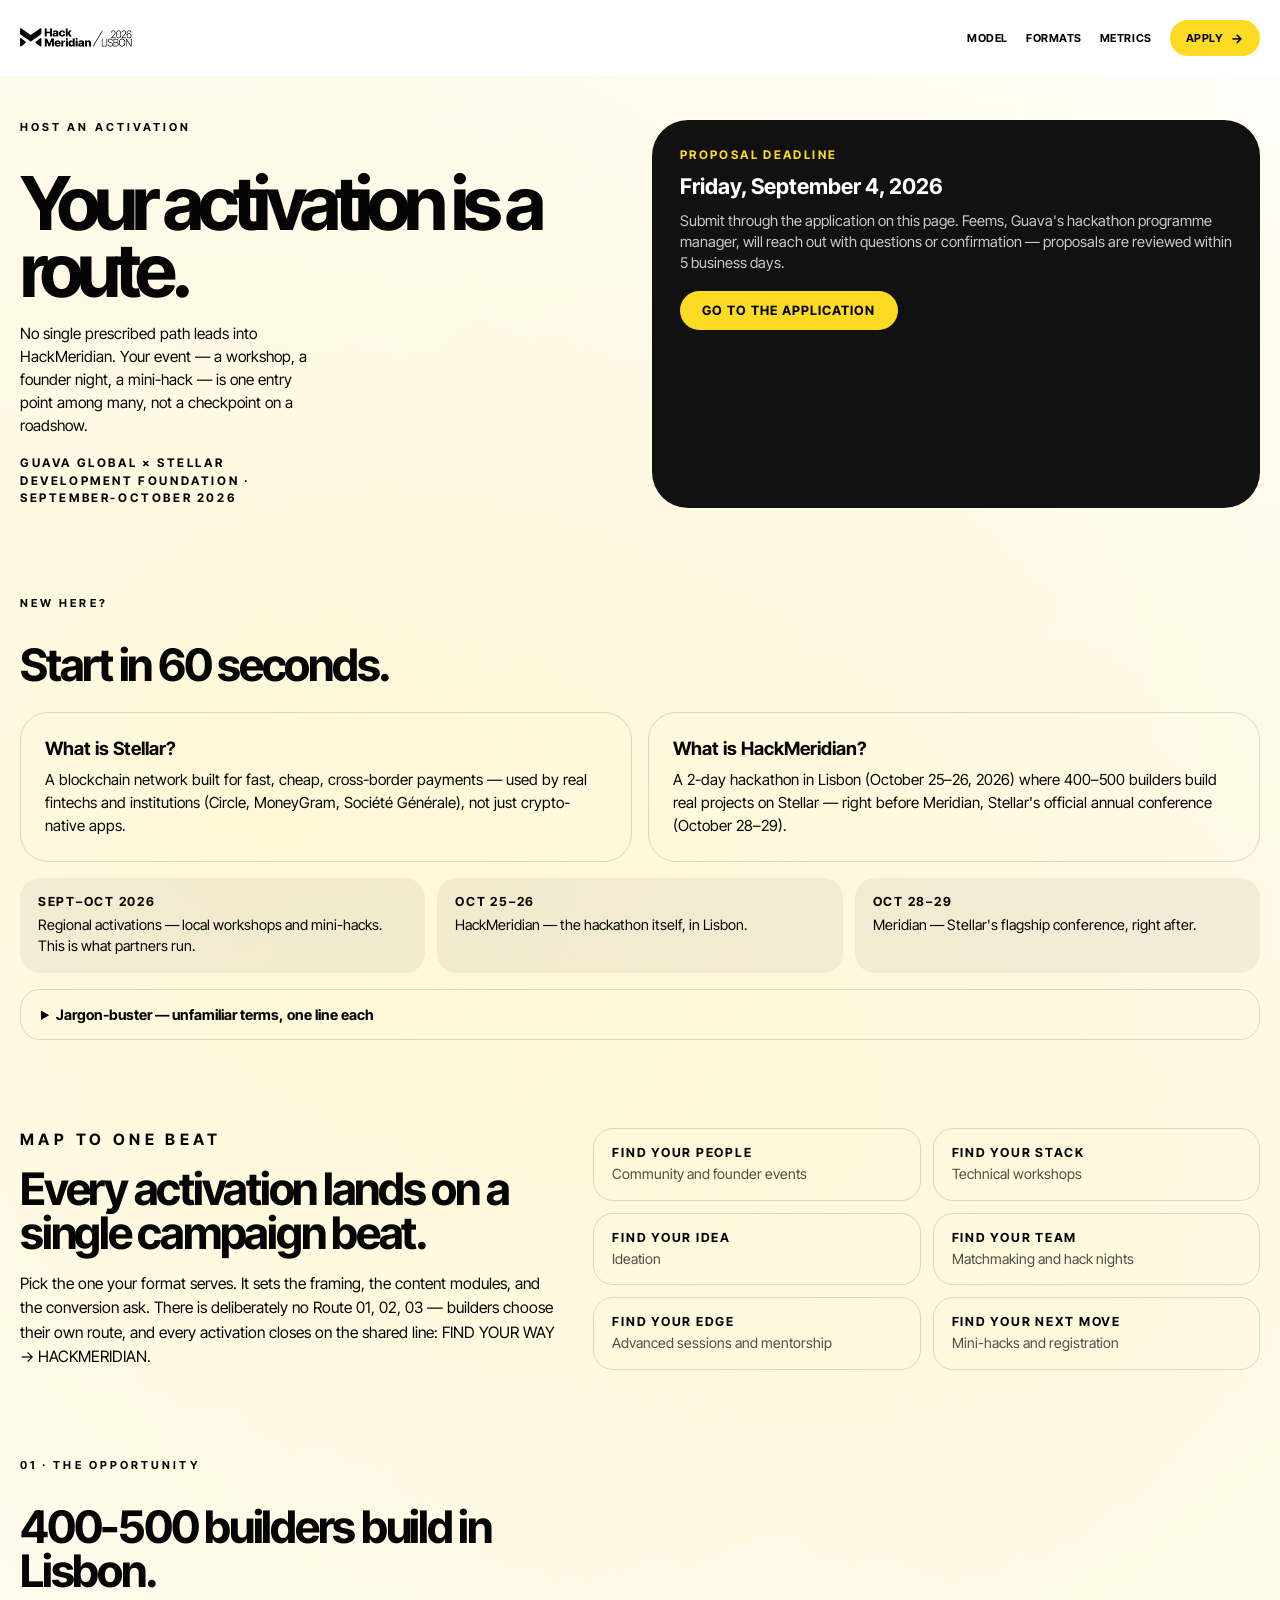
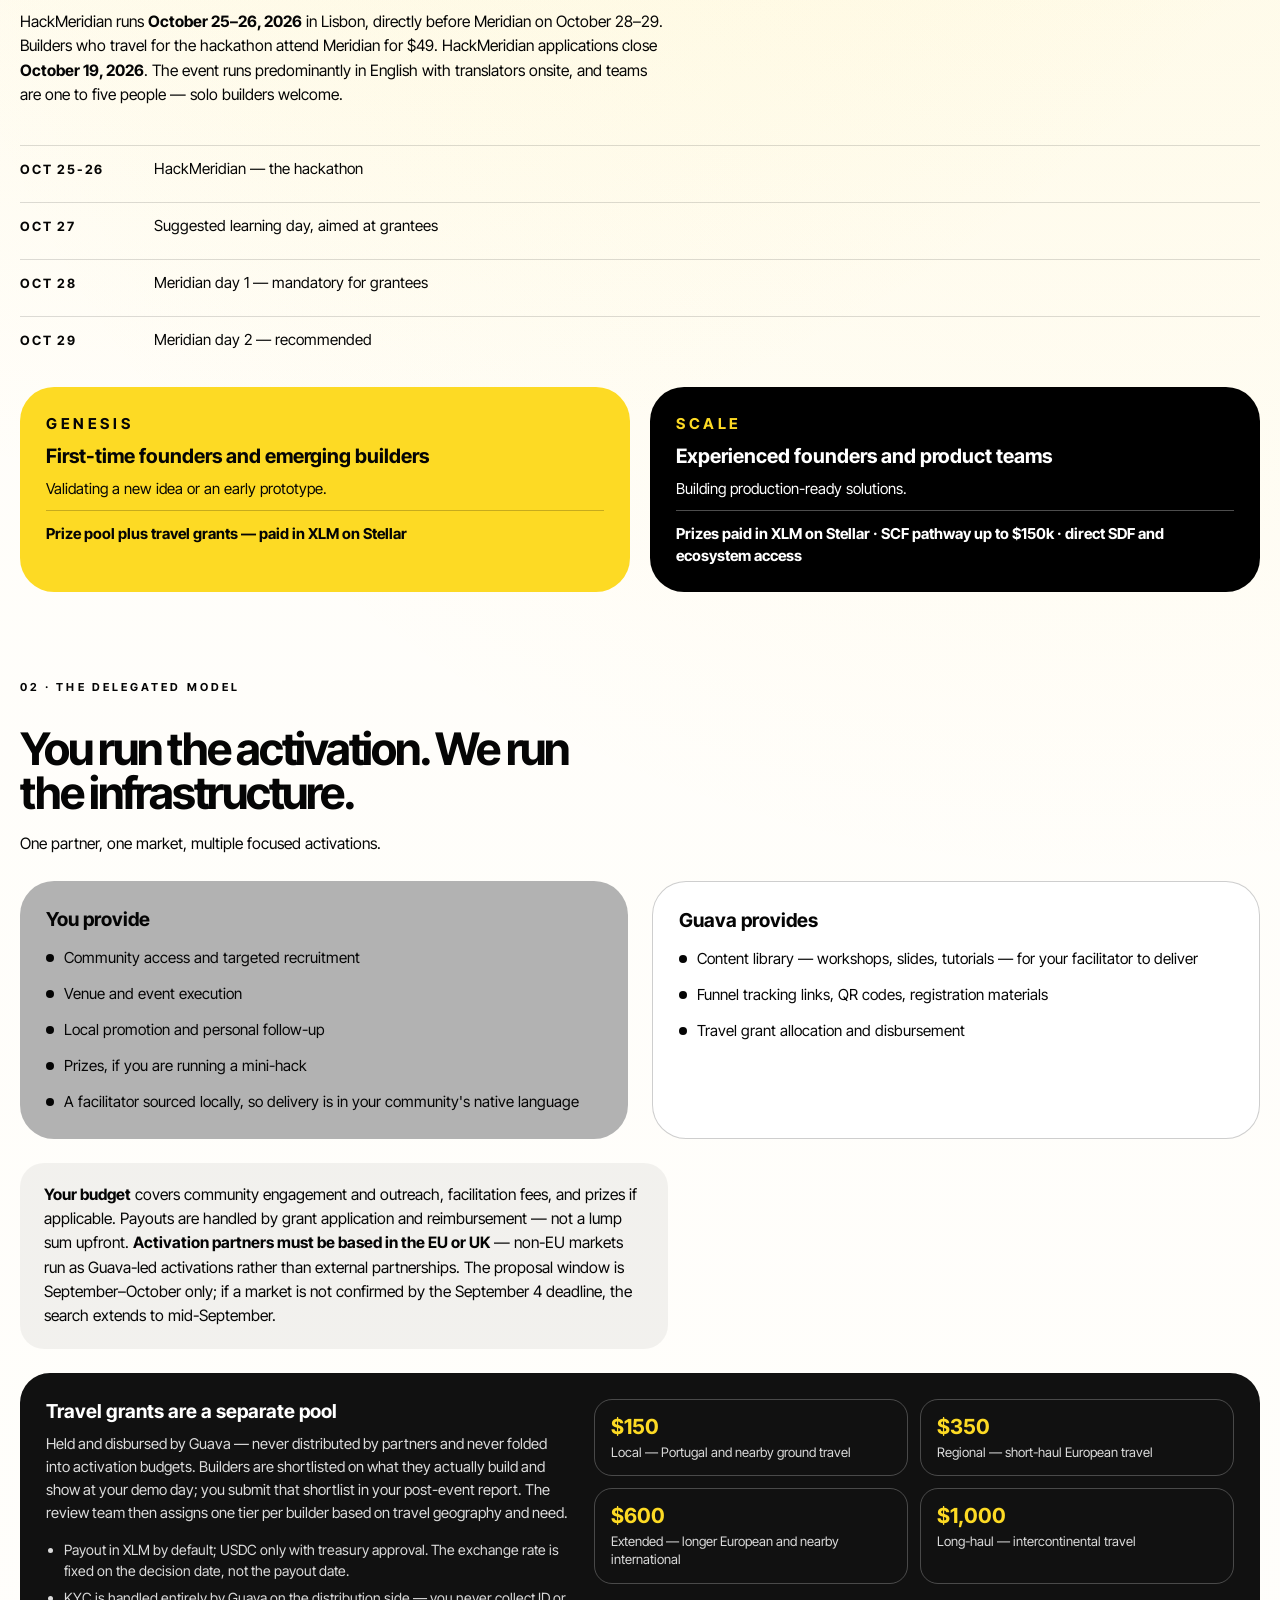
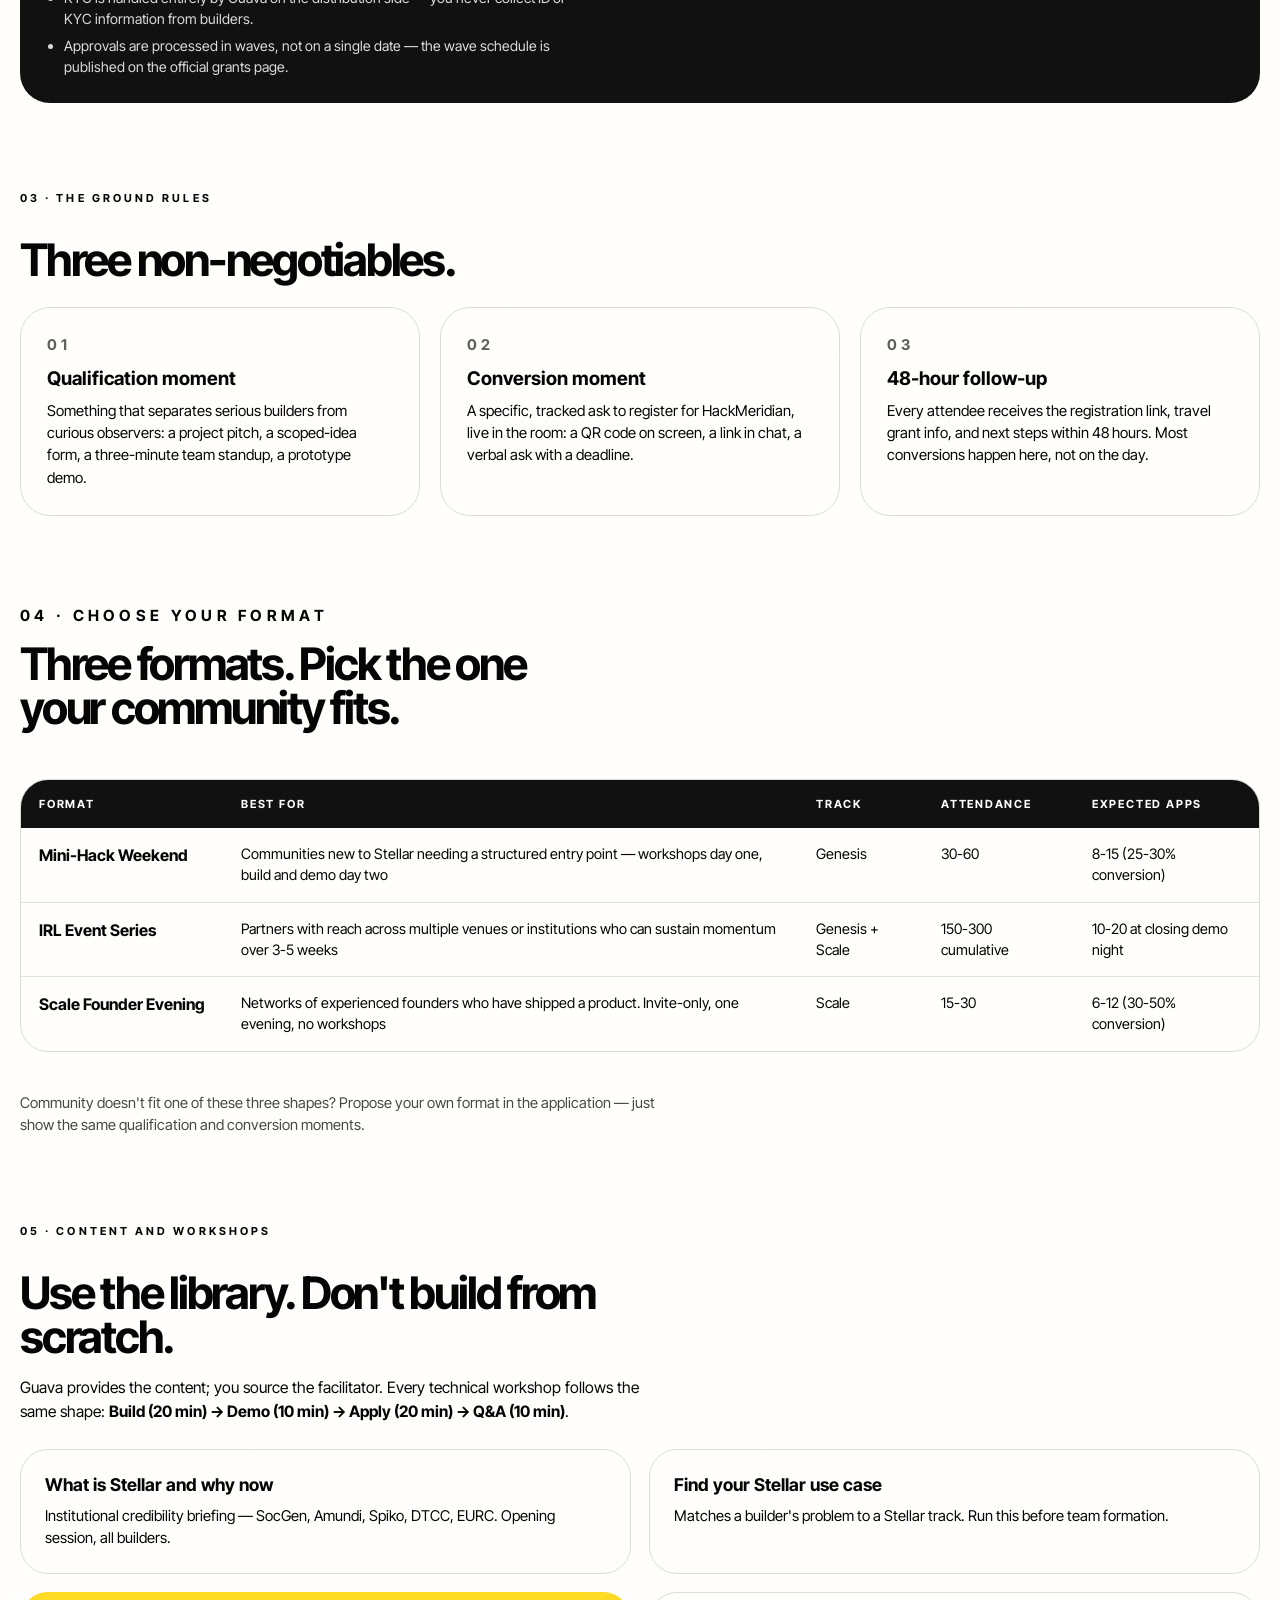
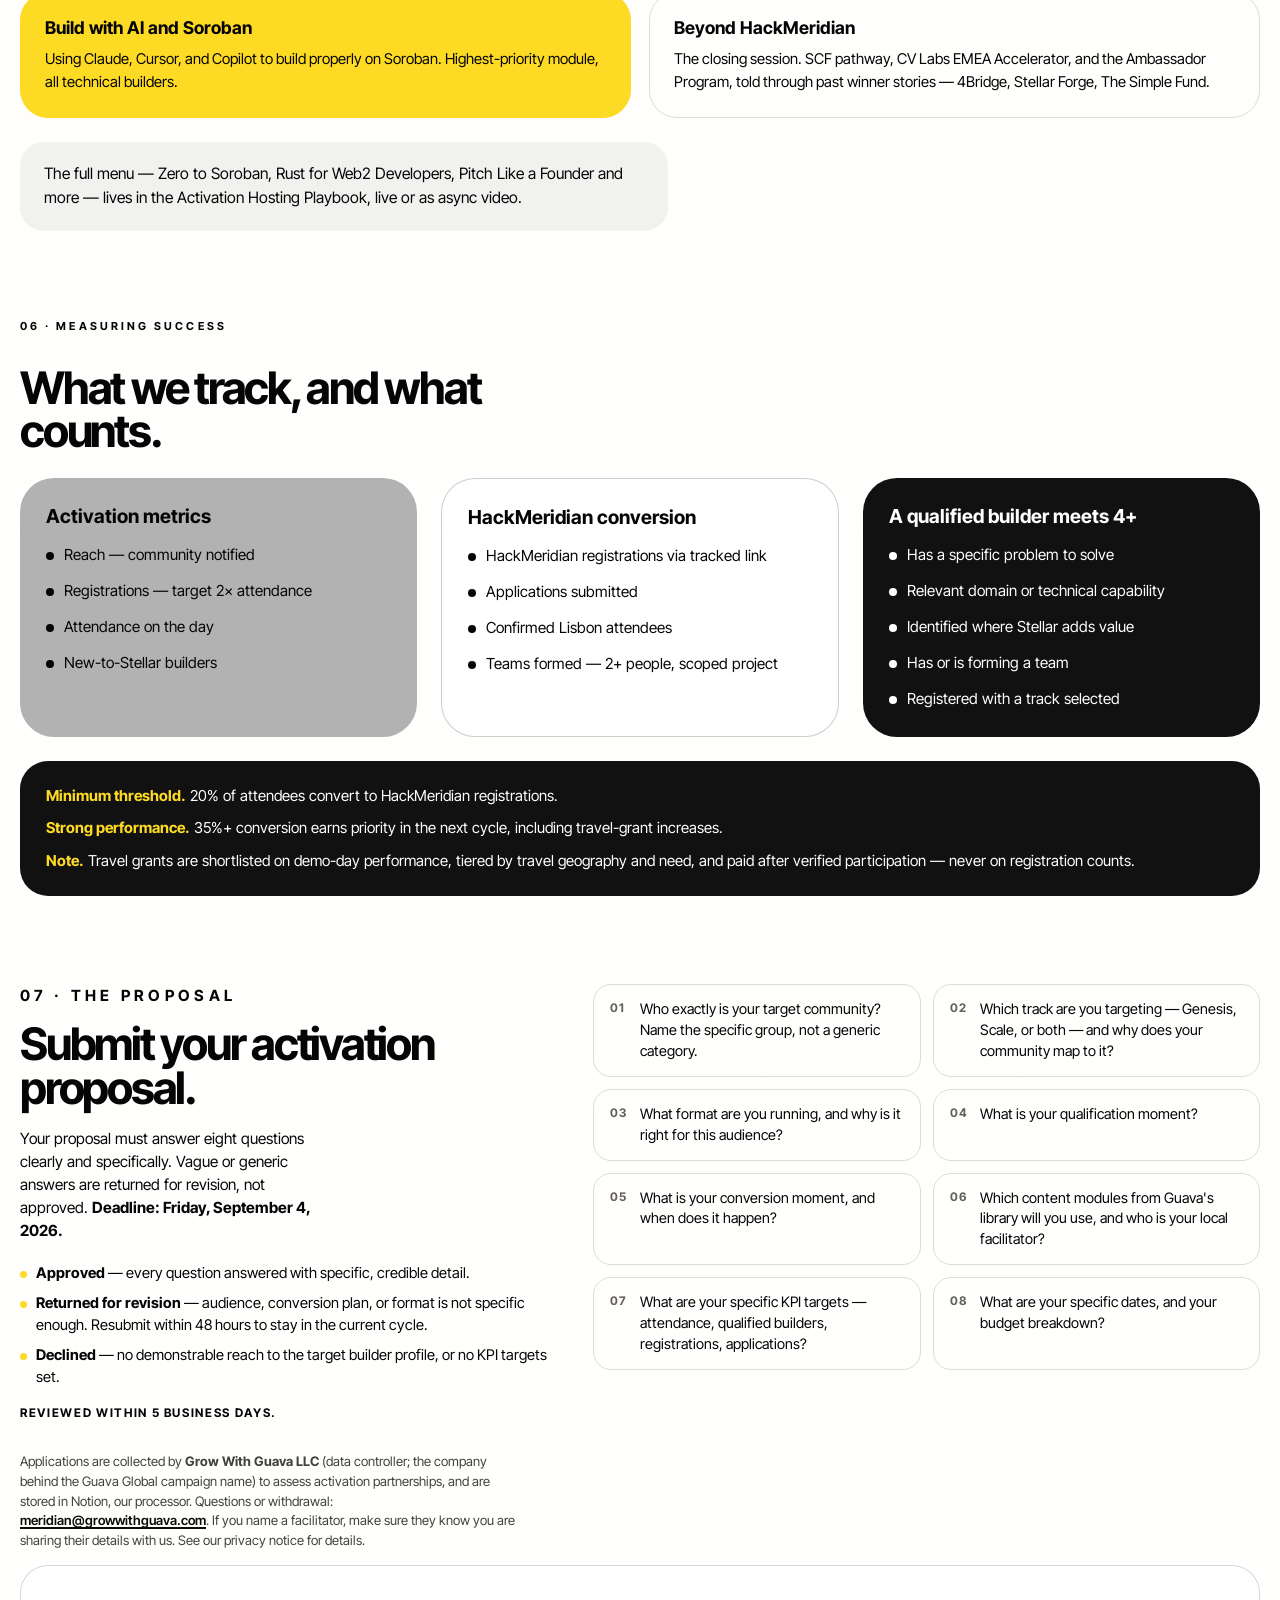
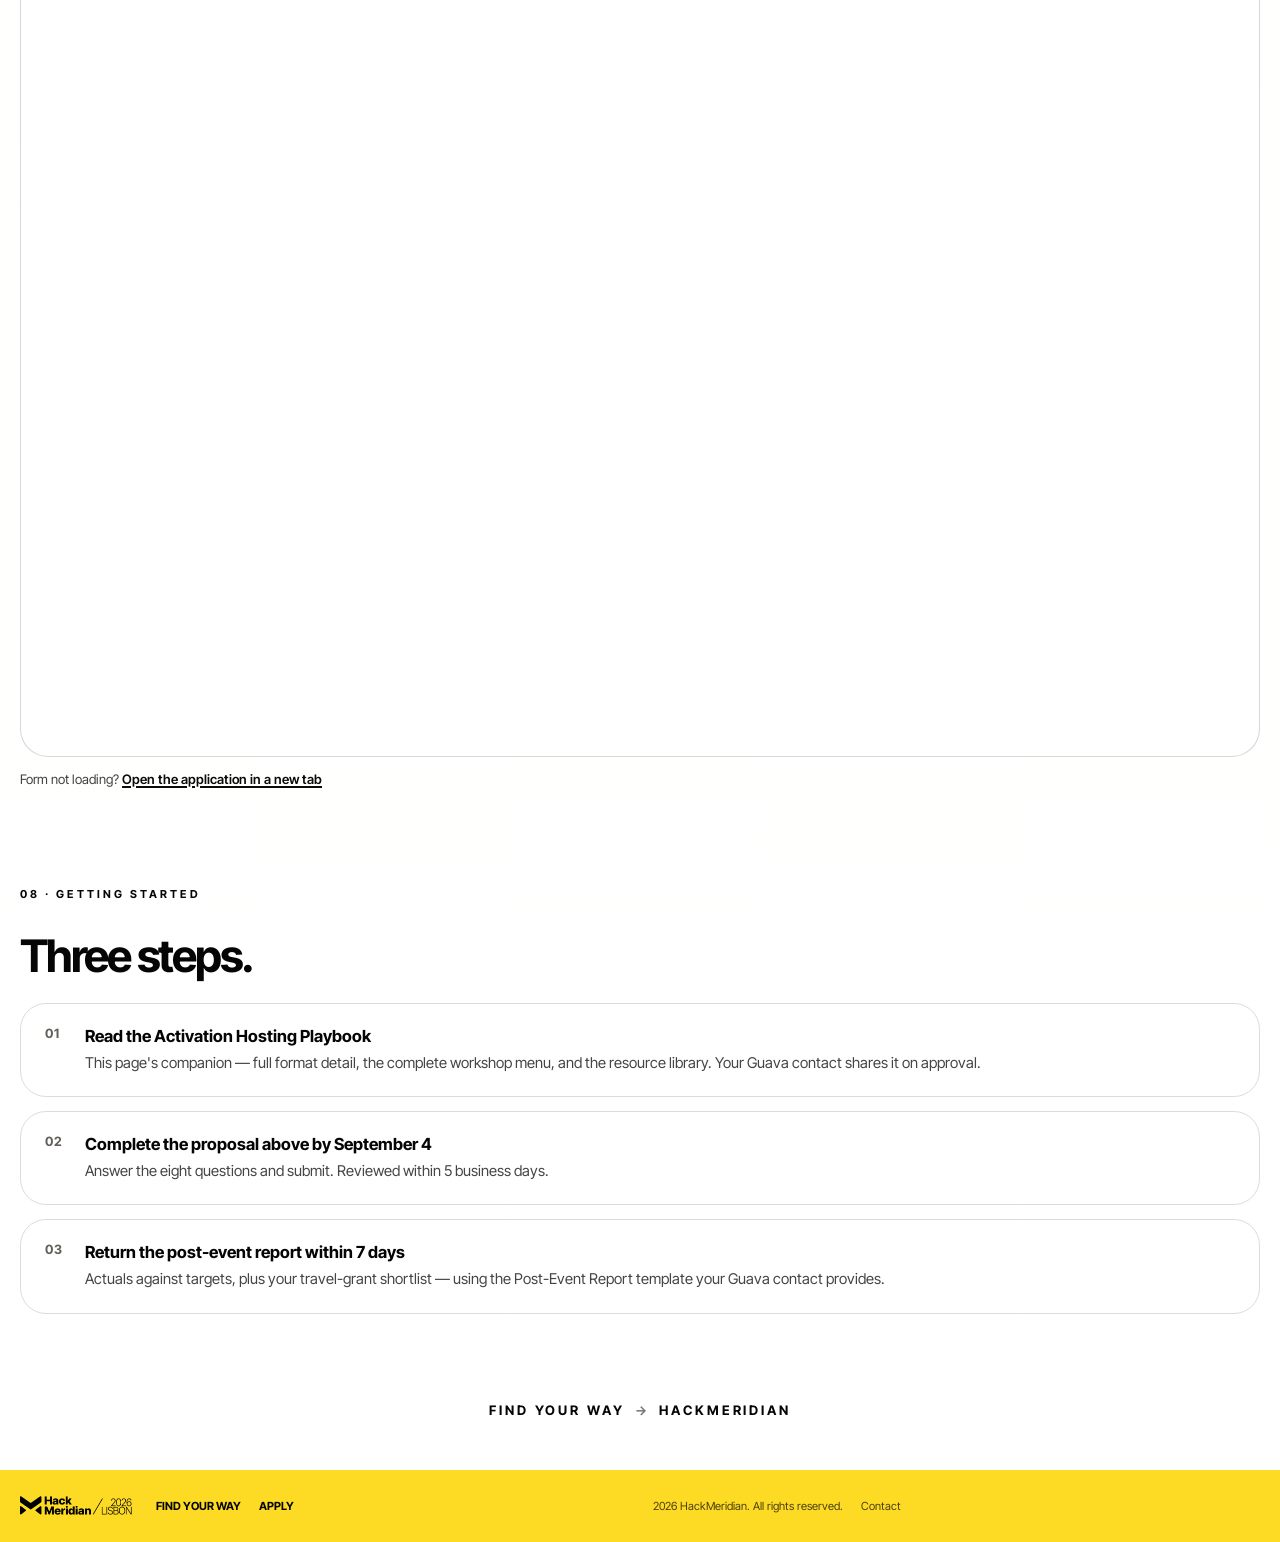
==== commit f7639380: "Partner page follows the EXT Activation Playbook cut The Playbook was renamed EXT (external, partner" ====
--- a/partner/index.html
+++ b/partner/index.html
@@ -40,13 +40,55 @@
           <p>Proposal deadline</p>
           <strong>Friday, September 4, 2026</strong>
           <span>
-            Submit through the application on this page. Someone at Guava will
-            reach out with questions or confirmation — proposals are reviewed
-            within 5 business days.
+            Submit through the application on this page. Feems, Guava's
+            hackathon programme manager, will reach out with questions or
+            confirmation — proposals are reviewed within 5 business days.
           </span>
           <a class="partner-hero__card-cta" href="#apply">Go to the application</a>
         </div>
       </div>
+    </section>
+
+    <section class="partner-intro" aria-label="New here? Start in 60 seconds">
+      <div class="partner-overview__intro">
+        <p class="eyebrow">New here?</p>
+        <h2>Start in 60 seconds.</h2>
+      </div>
+      <div class="partner-intro__cards">
+        <article class="partner-intro__card">
+          <h3>What is Stellar?</h3>
+          <p>
+            A blockchain network built for fast, cheap, cross-border payments —
+            used by real fintechs and institutions (Circle, MoneyGram, Société
+            Générale), not just crypto-native apps.
+          </p>
+        </article>
+        <article class="partner-intro__card">
+          <h3>What is HackMeridian?</h3>
+          <p>
+            A 2-day hackathon in Lisbon (October 25–26, 2026) where 400–500
+            builders build real projects on Stellar — right before Meridian,
+            Stellar's official annual conference (October 28–29).
+          </p>
+        </article>
+      </div>
+      <ol class="partner-timeline" aria-label="The timeline, in order">
+        <li><strong>Sept–Oct 2026</strong><span>Regional activations — local workshops and mini-hacks. This is what partners run.</span></li>
+        <li><strong>Oct 25–26</strong><span>HackMeridian — the hackathon itself, in Lisbon.</span></li>
+        <li><strong>Oct 28–29</strong><span>Meridian — Stellar's flagship conference, right after.</span></li>
+      </ol>
+      <details class="partner-jargon">
+        <summary>Jargon-buster — unfamiliar terms, one line each</summary>
+        <dl>
+          <div><dt>Stellar</dt><dd>The blockchain network all of this is built on. Think fast, low-cost payments, not speculation.</dd></div>
+          <div><dt>Soroban</dt><dd>Stellar's smart contract platform, where builders write code.</dd></div>
+          <div><dt>SDF</dt><dd>Stellar Development Foundation, the nonprofit behind Stellar.</dd></div>
+          <div><dt>SCF</dt><dd>Stellar Community Fund, SDF's grant program for builders (up to $150k).</dd></div>
+          <div><dt>XLM</dt><dd>Stellar's native token. Activation content should never focus on its price.</dd></div>
+          <div><dt>Genesis / Scale</dt><dd>The two HackMeridian paths. Genesis = first-time builders with an early idea. Scale = experienced teams with something already shipped.</dd></div>
+          <div><dt>Ambassador Program</dt><dd>Stellar's global community-builder program; strong activation partners are natural future candidates.</dd></div>
+        </dl>
+      </details>
     </section>
 
     <section class="partner-beats" aria-label="Campaign beats">
@@ -78,7 +120,9 @@
           HackMeridian runs <strong>October 25–26, 2026</strong> in Lisbon,
           directly before Meridian on October 28–29. Builders who travel for
           the hackathon attend Meridian for $49. HackMeridian applications
-          close <strong>October 19, 2026</strong>.
+          close <strong>October 19, 2026</strong>. The event runs predominantly
+          in English with translators onsite, and teams are one to five
+          people — solo builders welcome.
         </p>
         <ul class="partner-schedule">
           <li><strong>Oct 25-26</strong><span>HackMeridian — the hackathon</span></li>
@@ -92,14 +136,14 @@
           <p class="partner-track__name">Genesis</p>
           <h3>First-time founders and emerging builders</h3>
           <p>Validating a new idea or an early prototype.</p>
-          <p class="partner-track__prize">Prize pool ($20k+) plus travel grants</p>
+          <p class="partner-track__prize">Prize pool plus travel grants — paid in XLM on Stellar</p>
         </article>
         <article class="partner-track partner-track--scale">
           <p class="partner-track__name">Scale</p>
           <h3>Experienced founders and product teams</h3>
           <p>Building production-ready solutions.</p>
           <p class="partner-track__prize">
-            $10k in cash prizes · SCF pathway up to $150k · direct SDF and ecosystem access
+            Prizes paid in XLM on Stellar · SCF pathway up to $150k · direct SDF and ecosystem access
           </p>
         </article>
       </div>
@@ -135,10 +179,13 @@
       </div>
       <p class="partner-goal">
         <strong>Your budget</strong> covers community engagement and outreach,
-        facilitation fees, and prizes if applicable. Individual activation
-        budgets range <strong>$500–$12,000</strong>, depending on project
-        scope, number of events, and KPI targets. Payouts are handled by grant
-        application and reimbursement — not a lump sum upfront.
+        facilitation fees, and prizes if applicable. Payouts are handled by
+        grant application and reimbursement — not a lump sum upfront.
+        <strong>Activation partners must be based in the EU or UK</strong> —
+        non-EU markets run as Guava-led activations rather than external
+        partnerships. The proposal window is September–October only; if a
+        market is not confirmed by the September 4 deadline, the search
+        extends to mid-September.
       </p>
       <div class="partner-grants">
         <div class="partner-grants__copy">
@@ -150,6 +197,11 @@
             shortlist in your post-event report. The review team then assigns
             one tier per builder based on travel geography and need.
           </p>
+          <ul>
+            <li>Payout in XLM by default; USDC only with treasury approval. The exchange rate is fixed on the decision date, not the payout date.</li>
+            <li>KYC is handled entirely by Guava on the distribution side — you never collect ID or KYC information from builders.</li>
+            <li>Approvals are processed in waves, not on a single date — the wave schedule is published on the official grants page.</li>
+          </ul>
         </div>
         <ul class="partner-grants__tiers">
           <li><strong>$150</strong><span>Local — Portugal and nearby ground travel</span></li>
@@ -349,7 +401,7 @@
           </p>
           <ul class="partner-outcomes">
             <li><strong>Approved</strong> — every question answered with specific, credible detail.</li>
-            <li><strong>Returned for revision</strong> — audience, conversion plan, or format is not specific enough.</li>
+            <li><strong>Returned for revision</strong> — audience, conversion plan, or format is not specific enough. Resubmit within 48 hours to stay in the current cycle.</li>
             <li><strong>Declined</strong> — no demonstrable reach to the target builder profile, or no KPI targets set.</li>
           </ul>
           <p class="partner-apply__sla">Reviewed within 5 business days.</p>
@@ -409,7 +461,7 @@
         </li>
         <li>
           <strong>Return the post-event report within 7 days</strong>
-          <span>Actuals against targets, plus your travel-grant shortlist.</span>
+          <span>Actuals against targets, plus your travel-grant shortlist — using the Post-Event Report template your Guava contact provides.</span>
         </li>
       </ol>
     </section>
--- a/style.css
+++ b/style.css
@@ -2125,6 +2125,7 @@
 
 .partner-hero,
 .partner-overview,
+.partner-intro,
 .partner-beats,
 .partner-opportunity,
 .partner-model,
@@ -2516,6 +2517,7 @@
 }
 
 .partner-beats h2,
+.partner-intro h2,
 .partner-opportunity h2,
 .partner-formats h2,
 .partner-model h2,
@@ -2950,6 +2952,7 @@
   }
 
   .partner-beats,
+  .partner-intro,
   .partner-opportunity,
   .partner-model,
   .partner-rules,
@@ -3145,6 +3148,114 @@
   color: rgb(var(--ink-rgb) / 0.75);
 }
 
+/* New-here primer: two definition cards, the three-stop timeline, jargon. */
+.partner-intro__cards {
+  display: grid;
+  grid-template-columns: repeat(2, minmax(0, 1fr));
+  gap: 16px;
+  margin-top: 24px;
+}
+
+.partner-intro__card {
+  display: grid;
+  gap: 10px;
+  align-content: start;
+  padding: 24px;
+  border-radius: 28px;
+  border: 1px solid rgb(var(--ink-rgb) / 0.14);
+}
+
+.partner-intro__card h3 {
+  margin: 0;
+  font-size: 1.15rem;
+}
+
+.partner-intro__card p {
+  margin: 0;
+  font-size: 0.95rem;
+  line-height: 1.5;
+}
+
+.partner-timeline {
+  display: grid;
+  grid-template-columns: repeat(3, minmax(0, 1fr));
+  gap: 12px;
+  margin: 16px 0 0;
+  padding: 0;
+  list-style: none;
+}
+
+.partner-timeline li {
+  display: grid;
+  gap: 6px;
+  align-content: start;
+  padding: 16px 18px;
+  border-radius: 20px;
+  background: rgb(var(--ink-rgb) / 0.05);
+}
+
+.partner-timeline strong {
+  font-size: 0.78rem;
+  font-weight: 700;
+  letter-spacing: 0.14em;
+  text-transform: uppercase;
+}
+
+.partner-timeline span {
+  font-size: 0.9rem;
+  line-height: 1.45;
+}
+
+.partner-jargon {
+  margin-top: 16px;
+  padding: 4px 20px;
+  border: 1px solid rgb(var(--ink-rgb) / 0.14);
+  border-radius: 20px;
+}
+
+.partner-jargon summary {
+  padding: 12px 0;
+  font-size: 0.9rem;
+  font-weight: 700;
+  cursor: pointer;
+}
+
+.partner-jargon dl {
+  display: grid;
+  grid-template-columns: repeat(2, minmax(0, 1fr));
+  gap: 12px 24px;
+  margin: 4px 0 16px;
+}
+
+.partner-jargon dl div {
+  display: grid;
+  gap: 2px;
+}
+
+.partner-jargon dt {
+  font-size: 0.82rem;
+  font-weight: 700;
+  letter-spacing: 0.06em;
+  text-transform: uppercase;
+}
+
+.partner-jargon dd {
+  margin: 0;
+  font-size: 0.9rem;
+  line-height: 1.45;
+  color: rgb(var(--ink-rgb) / 0.78);
+}
+
+.partner-grants__copy ul {
+  display: grid;
+  gap: 6px;
+  margin: 14px 0 0;
+  padding-left: 18px;
+  font-size: 0.88rem;
+  line-height: 1.5;
+  color: rgb(var(--white-rgb) / 0.85);
+}
+
 @media (max-width: 1120px) {
   .partner-apply__head,
   .partner-grants {
@@ -3153,7 +3264,10 @@
 }
 
 @media (max-width: 820px) {
-  .partner-questions {
+  .partner-questions,
+  .partner-intro__cards,
+  .partner-timeline,
+  .partner-jargon dl {
     grid-template-columns: minmax(0, 1fr);
   }
 }
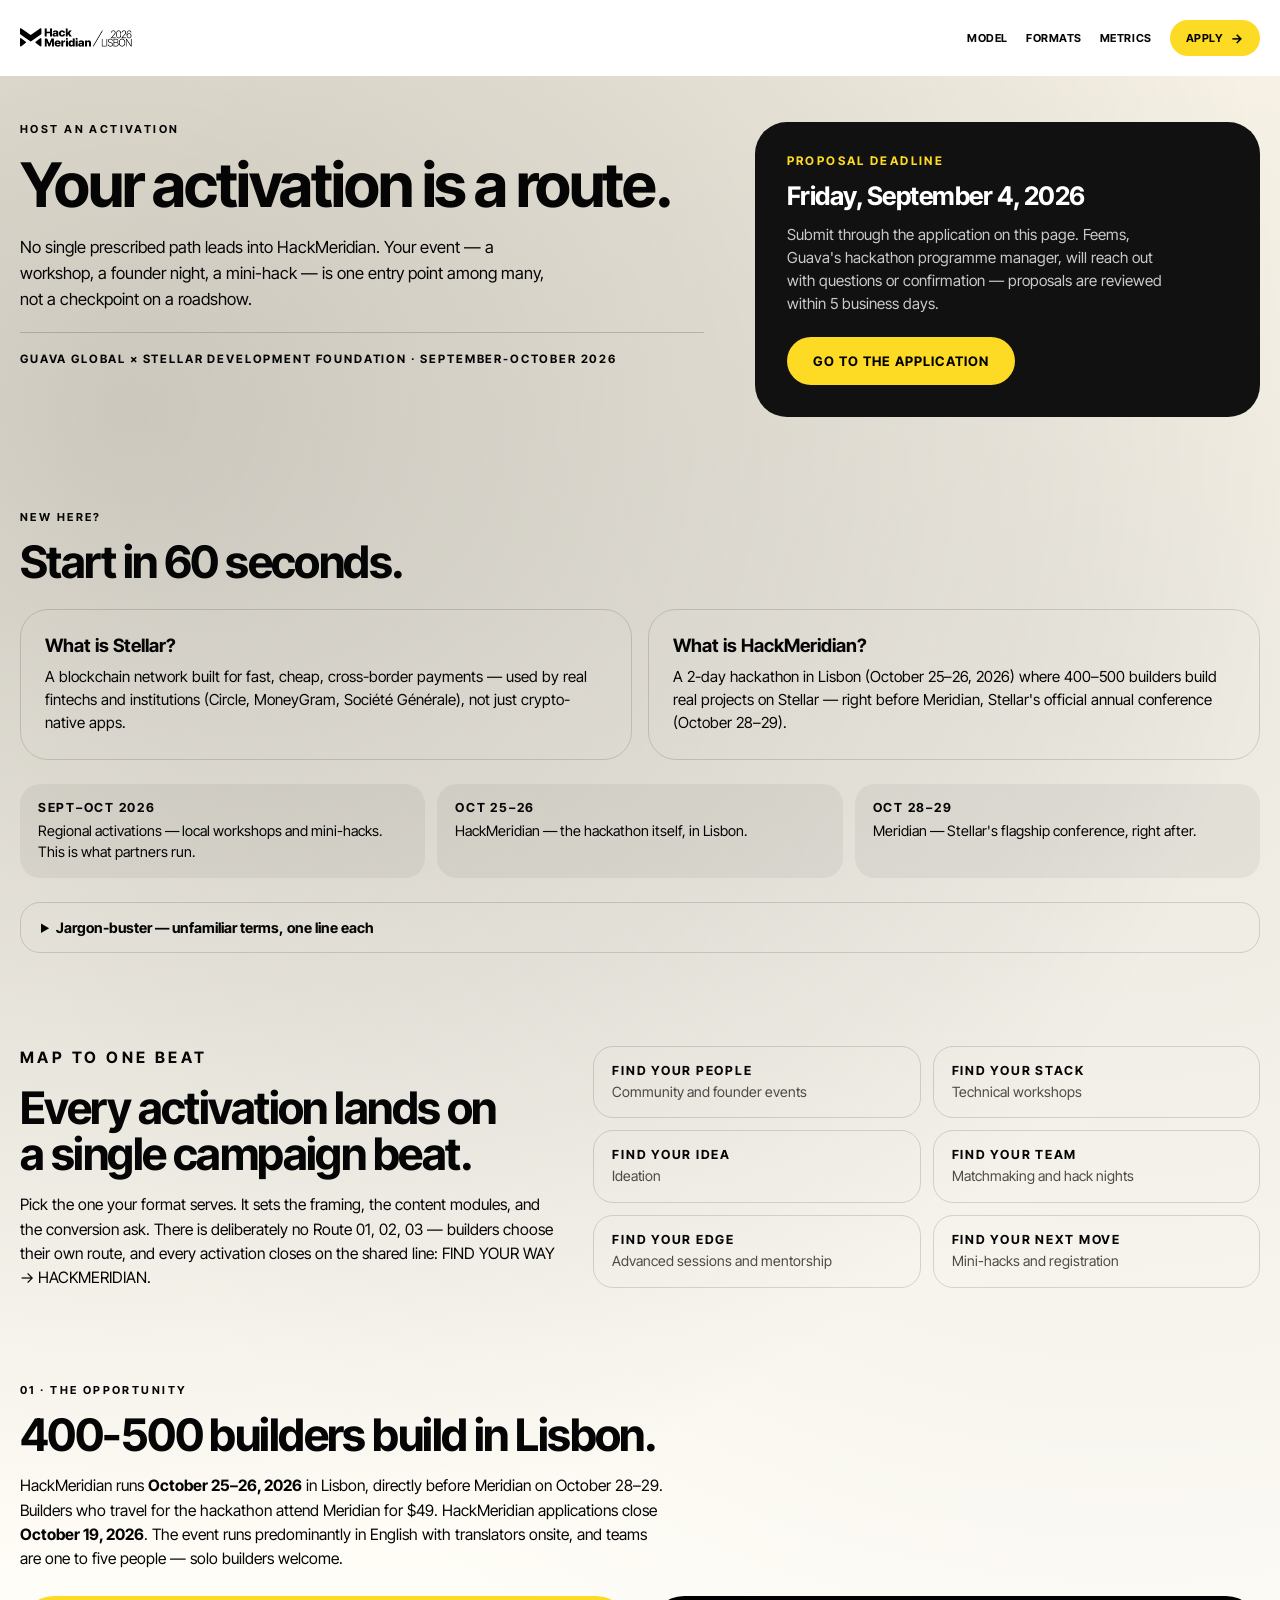
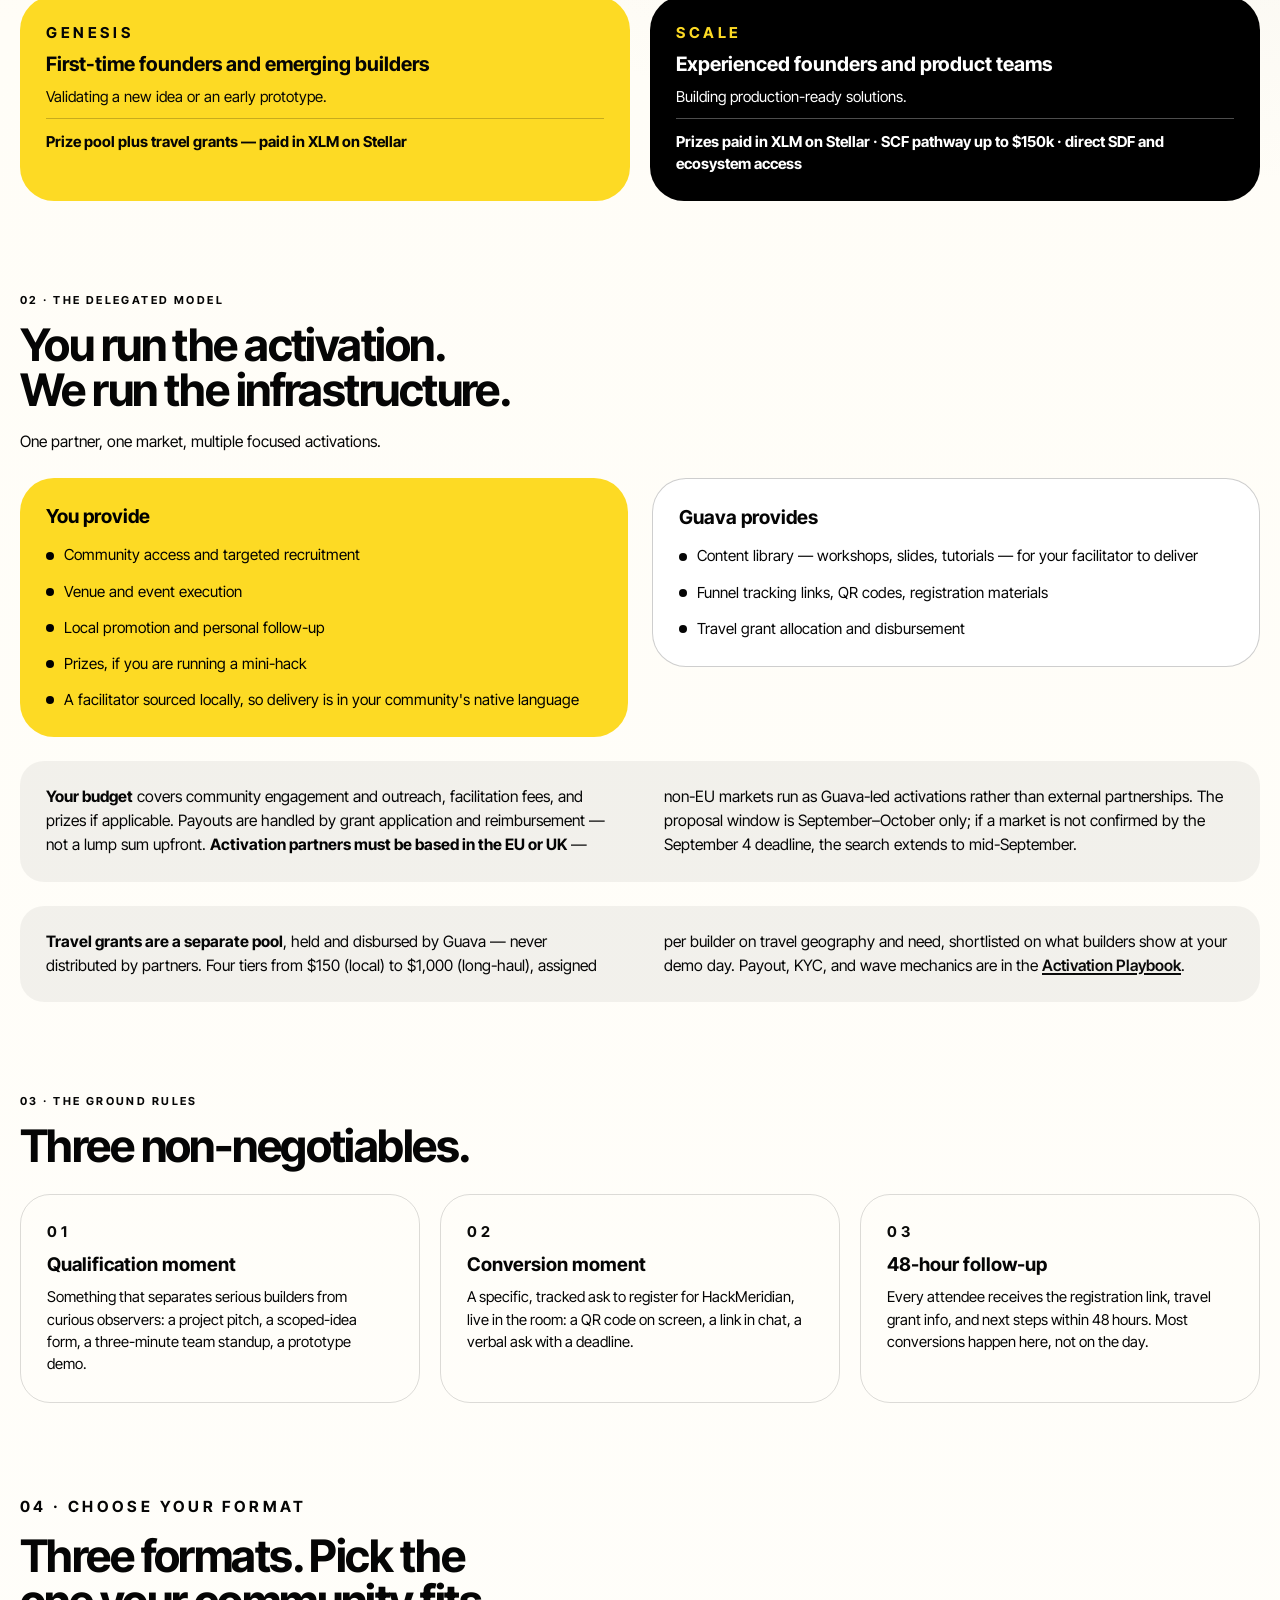
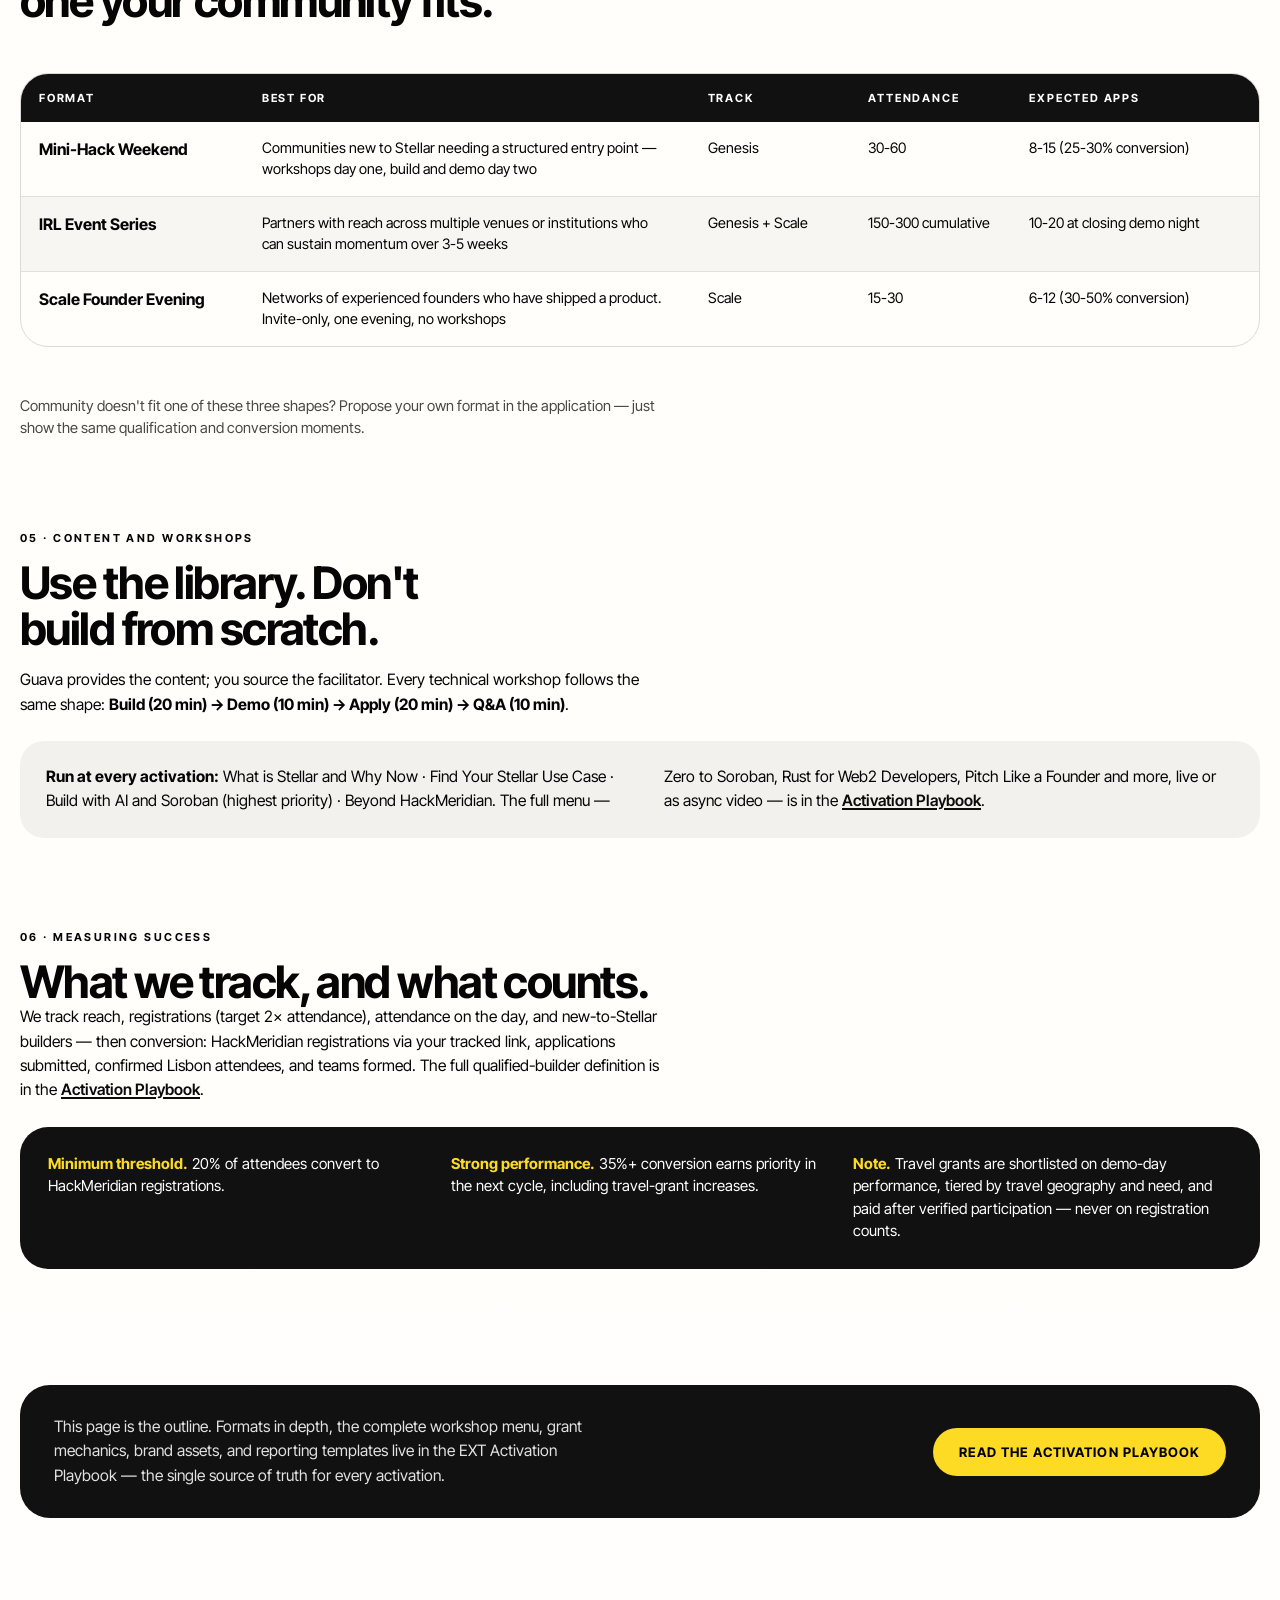
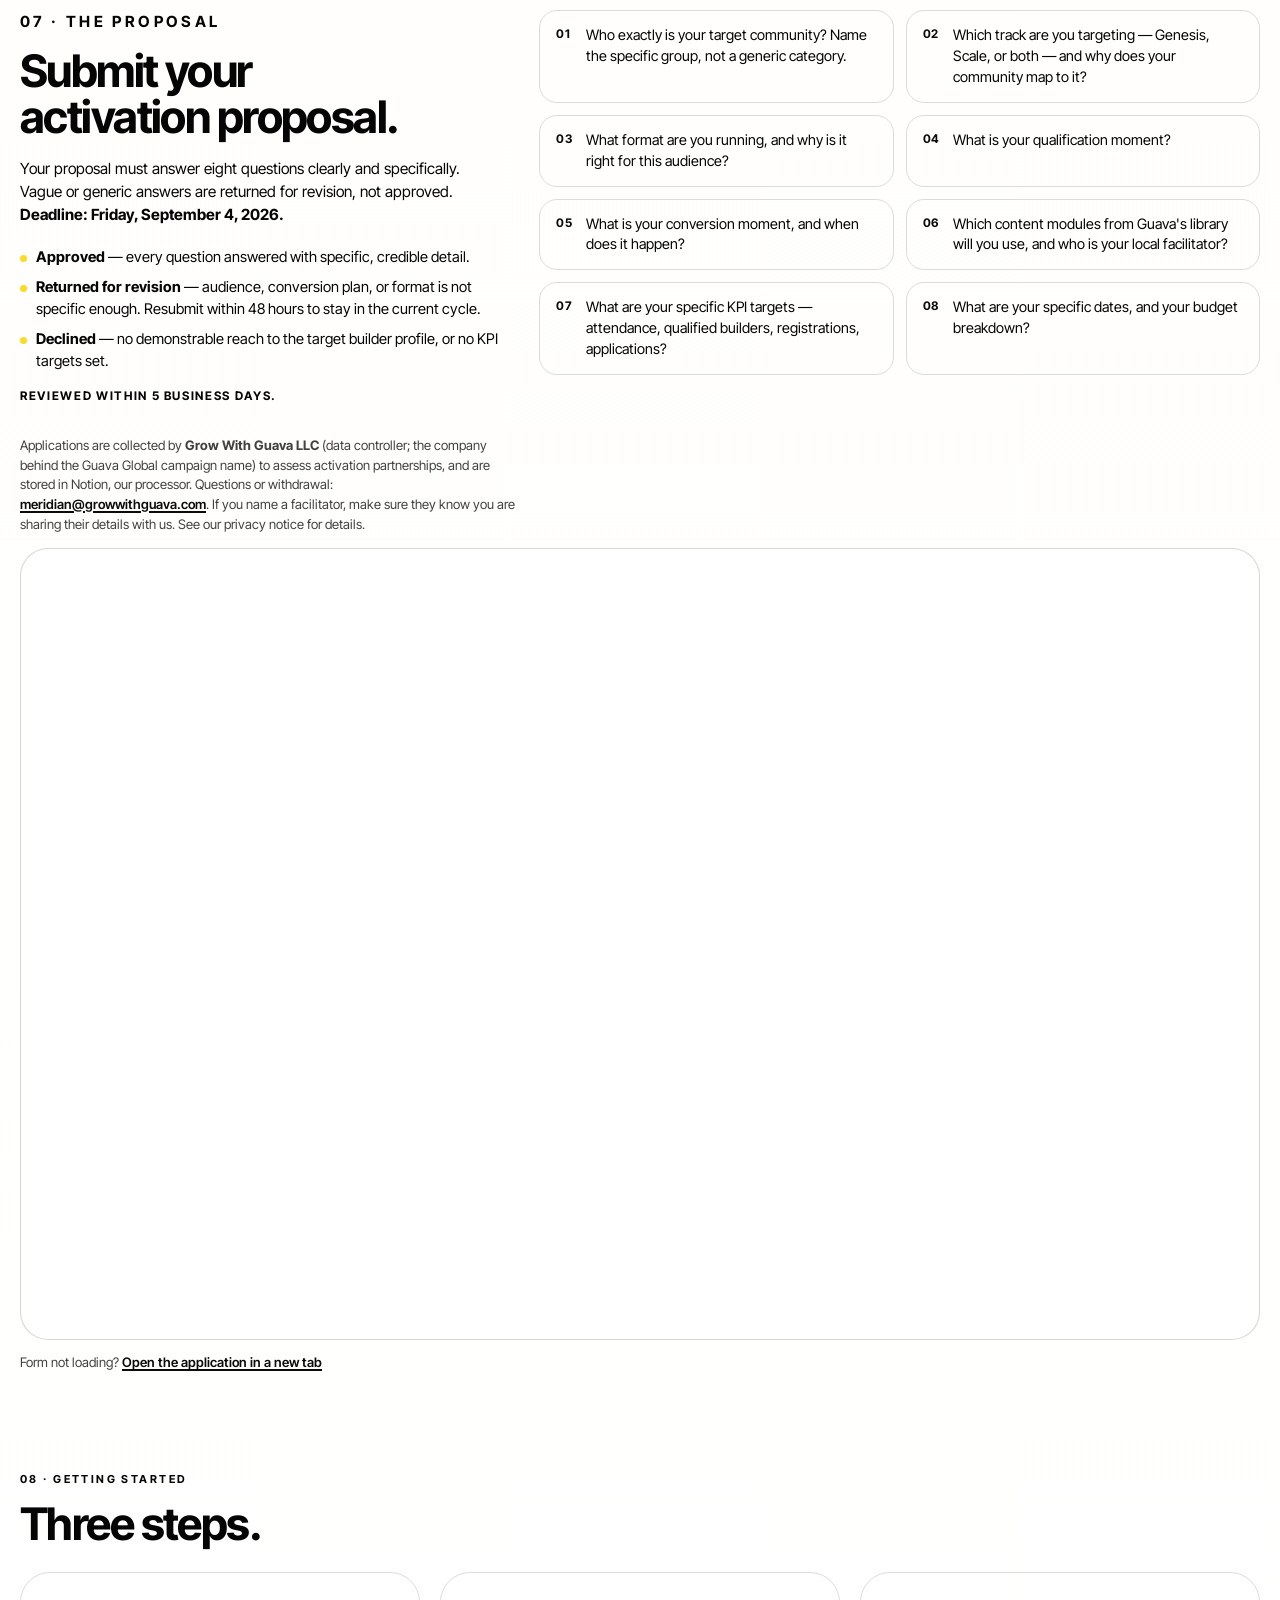
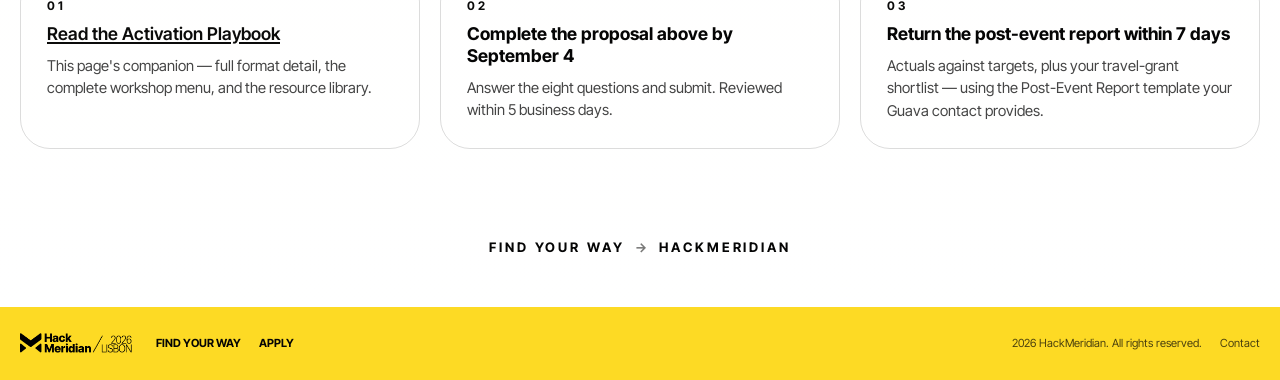
==== commit af9bb00f: "Partner page: brand-true colour and a tight one-pager Colour: the page wash now matches the landing " ====
--- a/partner/index.html
+++ b/partner/index.html
@@ -124,12 +124,6 @@
           in English with translators onsite, and teams are one to five
           people — solo builders welcome.
         </p>
-        <ul class="partner-schedule">
-          <li><strong>Oct 25-26</strong><span>HackMeridian — the hackathon</span></li>
-          <li><strong>Oct 27</strong><span>Suggested learning day, aimed at grantees</span></li>
-          <li><strong>Oct 28</strong><span>Meridian day 1 — mandatory for grantees</span></li>
-          <li><strong>Oct 29</strong><span>Meridian day 2 — recommended</span></li>
-        </ul>
       </div>
       <div class="partner-tracks">
         <article class="partner-track partner-track--genesis">
@@ -187,29 +181,15 @@
         market is not confirmed by the September 4 deadline, the search
         extends to mid-September.
       </p>
-      <div class="partner-grants">
-        <div class="partner-grants__copy">
-          <h3>Travel grants are a separate pool</h3>
-          <p>
-            Held and disbursed by Guava — never distributed by partners and
-            never folded into activation budgets. Builders are shortlisted on
-            what they actually build and show at your demo day; you submit that
-            shortlist in your post-event report. The review team then assigns
-            one tier per builder based on travel geography and need.
-          </p>
-          <ul>
-            <li>Payout in XLM by default; USDC only with treasury approval. The exchange rate is fixed on the decision date, not the payout date.</li>
-            <li>KYC is handled entirely by Guava on the distribution side — you never collect ID or KYC information from builders.</li>
-            <li>Approvals are processed in waves, not on a single date — the wave schedule is published on the official grants page.</li>
-          </ul>
-        </div>
-        <ul class="partner-grants__tiers">
-          <li><strong>$150</strong><span>Local — Portugal and nearby ground travel</span></li>
-          <li><strong>$350</strong><span>Regional — short-haul European travel</span></li>
-          <li><strong>$600</strong><span>Extended — longer European and nearby international</span></li>
-          <li><strong>$1,000</strong><span>Long-haul — intercontinental travel</span></li>
-        </ul>
-      </div>
+      <p class="partner-goal">
+        <strong>Travel grants are a separate pool</strong>, held and disbursed
+        by Guava — never distributed by partners. Four tiers from $150 (local)
+        to $1,000 (long-haul), assigned per builder on travel geography and
+        need, shortlisted on what builders show at your demo day. Payout, KYC,
+        and wave mechanics are in the
+        <a href="https://growwithguava.notion.site/EXT-Your-Way-Activation-Playbook-3c465b4bc7e481a6898ef8035511e52d"
+           target="_blank" rel="noopener">Activation Playbook</a>.
+      </p>
     </section>
 
     <section class="partner-rules" id="rules">
@@ -309,41 +289,14 @@
           <strong>Build (20 min) → Demo (10 min) → Apply (20 min) → Q&amp;A (10 min)</strong>.
         </p>
       </div>
-      <div class="partner-modules">
-        <article class="partner-module">
-          <h3>What is Stellar and why now</h3>
-          <p>
-            Institutional credibility briefing — SocGen, Amundi, Spiko, DTCC,
-            EURC. Opening session, all builders.
-          </p>
-        </article>
-        <article class="partner-module">
-          <h3>Find your Stellar use case</h3>
-          <p>
-            Matches a builder's problem to a Stellar track. Run this before
-            team formation.
-          </p>
-        </article>
-        <article class="partner-module partner-module--priority">
-          <h3>Build with AI and Soroban</h3>
-          <p>
-            Using Claude, Cursor, and Copilot to build properly on Soroban.
-            Highest-priority module, all technical builders.
-          </p>
-        </article>
-        <article class="partner-module">
-          <h3>Beyond HackMeridian</h3>
-          <p>
-            The closing session. SCF pathway, CV Labs EMEA Accelerator, and the
-            Ambassador Program, told through past winner stories — 4Bridge,
-            Stellar Forge, The Simple Fund.
-          </p>
-        </article>
-      </div>
       <p class="partner-goal">
-        The full menu — Zero to Soroban, Rust for Web2 Developers, Pitch Like a
-        Founder and more — lives in the Activation Hosting Playbook, live or as
-        async video.
+        <strong>Run at every activation:</strong> What is Stellar and Why Now ·
+        Find Your Stellar Use Case · Build with AI and Soroban (highest
+        priority) · Beyond HackMeridian. The full menu — Zero to Soroban, Rust
+        for Web2 Developers, Pitch Like a Founder and more, live or as async
+        video — is in the
+        <a href="https://growwithguava.notion.site/EXT-Your-Way-Activation-Playbook-3c465b4bc7e481a6898ef8035511e52d"
+           target="_blank" rel="noopener">Activation Playbook</a>.
       </p>
     </section>
 
@@ -352,40 +305,33 @@
         <p class="eyebrow">06 · Measuring success</p>
         <h2>What we track, and what counts.</h2>
       </div>
-      <div class="partner-overview__grid">
-        <article class="partner-panel partner-panel--pink">
-          <h3>Activation metrics</h3>
-          <ul>
-            <li>Reach — community notified</li>
-            <li>Registrations — target 2× attendance</li>
-            <li>Attendance on the day</li>
-            <li>New-to-Stellar builders</li>
-          </ul>
-        </article>
-        <article class="partner-panel partner-panel--blue">
-          <h3>HackMeridian conversion</h3>
-          <ul>
-            <li>HackMeridian registrations via tracked link</li>
-            <li>Applications submitted</li>
-            <li>Confirmed Lisbon attendees</li>
-            <li>Teams formed — 2+ people, scoped project</li>
-          </ul>
-        </article>
-        <article class="partner-panel partner-panel--black">
-          <h3>A qualified builder meets 4+</h3>
-          <ul>
-            <li>Has a specific problem to solve</li>
-            <li>Relevant domain or technical capability</li>
-            <li>Identified where Stellar adds value</li>
-            <li>Has or is forming a team</li>
-            <li>Registered with a track selected</li>
-          </ul>
-        </article>
-      </div>
+      <p class="partner-lede">
+        We track reach, registrations (target 2× attendance), attendance on
+        the day, and new-to-Stellar builders — then conversion: HackMeridian
+        registrations via your tracked link, applications submitted, confirmed
+        Lisbon attendees, and teams formed. The full qualified-builder
+        definition is in the
+        <a href="https://growwithguava.notion.site/EXT-Your-Way-Activation-Playbook-3c465b4bc7e481a6898ef8035511e52d"
+           target="_blank" rel="noopener">Activation Playbook</a>.
+      </p>
       <div class="partner-thresholds">
         <p><strong>Minimum threshold.</strong> 20% of attendees convert to HackMeridian registrations.</p>
         <p><strong>Strong performance.</strong> 35%+ conversion earns priority in the next cycle, including travel-grant increases.</p>
         <p><strong>Note.</strong> Travel grants are shortlisted on demo-day performance, tiered by travel geography and need, and paid after verified participation — never on registration counts.</p>
+      </div>
+    </section>
+
+    <section class="partner-playbook" aria-label="The full playbook">
+      <div class="partner-playbook__band">
+        <p>
+          This page is the outline. Formats in depth, the complete workshop
+          menu, grant mechanics, brand assets, and reporting templates live in
+          the EXT Activation Playbook — the single source of truth for every
+          activation.
+        </p>
+        <a class="partner-playbook__cta"
+           href="https://growwithguava.notion.site/EXT-Your-Way-Activation-Playbook-3c465b4bc7e481a6898ef8035511e52d"
+           target="_blank" rel="noopener">Read the Activation Playbook</a>
       </div>
     </section>
 
@@ -430,7 +376,7 @@
         </p>
         <iframe
           class="partner-embed__frame"
-          src="https://growwithguava.notion.site/ebd/55abe4273a4c4c24ae24e42affe1313b?v=3c465b4bc7e4814da503000c89299a80"
+          src="https://growwithguava.notion.site/ebd/200064971d70493da72e3b306de9f89e?pvs=105"
           title="Activation partner application form"
           width="100%"
           height="600"
@@ -439,7 +385,7 @@
         ></iframe>
         <p class="partner-embed__alt">
           Form not loading?
-          <a href="https://growwithguava.notion.site/55abe4273a4c4c24ae24e42affe1313b?v=3c465b4bc7e4814da503000c89299a80"
+          <a href="https://growwithguava.notion.site/200064971d70493da72e3b306de9f89e?pvs=105"
              target="_blank" rel="noopener">Open the application in a new tab</a>
         </p>
       </div>
@@ -452,8 +398,9 @@
       </div>
       <ol class="partner-steps">
         <li>
-          <strong>Read the Activation Hosting Playbook</strong>
-          <span>This page's companion — full format detail, the complete workshop menu, and the resource library. Your Guava contact shares it on approval.</span>
+          <strong><a href="https://growwithguava.notion.site/EXT-Your-Way-Activation-Playbook-3c465b4bc7e481a6898ef8035511e52d"
+             target="_blank" rel="noopener">Read the Activation Playbook</a></strong>
+          <span>This page's companion — full format detail, the complete workshop menu, and the resource library.</span>
         </li>
         <li>
           <strong>Complete the proposal above by September 4</strong>
--- a/style.css
+++ b/style.css
@@ -2116,11 +2116,11 @@
   --partner-orange: var(--brand-orange);
   --partner-lime: var(--brand-lime);
   --partner-ink: var(--surface-dark);
-  --partner-orange-ink: var(--brand-orange-ink);
+  --partner-orange-ink: var(--ink);
   background:
-    radial-gradient(circle at 18% 10%, rgb(var(--brand-yellow-rgb) / 0.14), transparent 18%),
-    radial-gradient(circle at 86% 16%, rgb(var(--brand-yellow-rgb) / 0.1), transparent 18%),
-    linear-gradient(180deg, var(--surface-tint) 0%, var(--white) 100%);
+    radial-gradient(circle at 10% 6%, rgb(var(--brand-blue-rgb) / 0.2), transparent 18%),
+    radial-gradient(circle at 88% 10%, rgb(var(--brand-pink-rgb) / 0.26), transparent 18%),
+    linear-gradient(180deg, var(--surface-tint-cream) 0%, var(--surface-tint-warm) 24%, var(--white) 100%);
 }
 
 .partner-hero,
@@ -2134,10 +2134,13 @@
 .partner-metrics,
 .partner-next,
 .partner-formats,
+.partner-playbook,
 .partner-apply {
   width: min(100%, var(--page-width));
   margin: 0 auto;
-  padding: 44px 20px;
+  /* One section rhythm for the whole brief: 24px inside a section,
+     this band of padding between them. */
+  padding: clamp(36px, 3.6vw, 56px) 20px;
 }
 
 .partner-hero__inner,
@@ -2149,12 +2152,22 @@
   gap: 24px;
 }
 
+/* Hero: the text column carries the headline, the deadline card is the
+   conversion element. The card sizes to its own content — it never
+   stretches to match the taller text column. */
+.partner-hero__inner {
+  grid-template-columns: minmax(0, 1.15fr) minmax(0, 0.85fr);
+  gap: clamp(28px, 4vw, 56px);
+  align-items: start;
+}
+
 .partner-hero__copy h1,
 .partner-overview h2 {
   margin: 0;
-  font-size: clamp(3rem, 5.8vw, 6rem);
-  line-height: 0.9;
-  letter-spacing: -0.08em;
+  font-size: clamp(2.6rem, 4.8vw, 4.9rem);
+  line-height: 0.96;
+  letter-spacing: -0.035em;
+  text-wrap: balance;
 }
 
 .partner-hero__lede,
@@ -2162,30 +2175,41 @@
 .partner-formats__copy p,
 .partner-apply__intro p {
   margin: 0;
-  max-width: 34ch;
+  max-width: 52ch;
   font-size: 0.96rem;
   line-height: 1.5;
 }
 
 .partner-hero__copy {
   display: grid;
-  gap: 18px;
+  gap: 20px;
   align-content: start;
 }
 
+.partner-hero__lede {
+  max-width: 54ch;
+  font-size: 1.04rem;
+  line-height: 1.55;
+}
+
 .partner-hero__meta {
-  font-size: 0.74rem;
-  font-weight: 700;
-  text-transform: uppercase;
-  letter-spacing: 0.22em;
+  max-width: none;
+  padding-top: 18px;
+  border-top: 1px solid rgb(var(--ink-rgb) / 0.18);
+  font-size: 0.72rem;
+  font-weight: 700;
+  line-height: 1.5;
+  text-transform: uppercase;
+  letter-spacing: 0.16em;
 }
 
 .partner-hero__card {
   display: grid;
   align-content: start;
-  gap: 12px;
-  padding: 28px;
-  border-radius: 36px;
+  align-self: start;
+  gap: 14px;
+  padding: 32px;
+  border-radius: 32px;
   background: var(--partner-ink);
   color: var(--white);
 }
@@ -2205,13 +2229,15 @@
 }
 
 .partner-hero__card strong {
-  font-size: 1.35rem;
-  line-height: 1.15;
+  font-size: clamp(1.45rem, 2vw, 1.85rem);
+  line-height: 1.1;
+  letter-spacing: -0.02em;
 }
 
 .partner-hero__card span {
-  font-size: 0.92rem;
-  line-height: 1.45;
+  max-width: 44ch;
+  font-size: 0.95rem;
+  line-height: 1.5;
   color: rgb(var(--white-rgb) / 0.78);
 }
 
@@ -2223,6 +2249,14 @@
   gap: 16px;
 }
 
+/* The eyebrow is a grid item here, so its own bottom margin would double
+   the gap — and a measure cap on it produced two-line labels. */
+.partner-page .eyebrow {
+  margin: 0;
+  max-width: none;
+  letter-spacing: 0.22em;
+}
+
 .partner-overview__grid {
   grid-template-columns: repeat(3, minmax(0, 1fr));
   margin-top: 24px;
@@ -2234,8 +2268,8 @@
 }
 
 .partner-panel--pink {
-  background: var(--partner-pink);
-  color: var(--black);
+  background: var(--brand-yellow);
+  color: #000000;
 }
 
 .partner-panel--blue {
@@ -2334,9 +2368,11 @@
   padding-bottom: 56px;
 }
 
+/* Intro brief on the left, the eight questions on the right: the
+   questions need the wider half to keep two readable columns. */
 .partner-apply__head {
-  grid-template-columns: minmax(0, 0.9fr) minmax(0, 1.1fr);
-  gap: 28px;
+  grid-template-columns: minmax(0, 0.8fr) minmax(0, 1.2fr);
+  gap: clamp(28px, 3vw, 44px);
   align-items: start;
 }
 
@@ -2527,10 +2563,11 @@
 .partner-next h2,
 .partner-apply h2 {
   margin: 0;
-  max-width: 20ch;
+  max-width: 22ch;
   font-size: clamp(2.1rem, 3.5vw, 3.3rem);
-  line-height: 0.98;
-  letter-spacing: -0.05em;
+  line-height: 1.02;
+  letter-spacing: -0.035em;
+  text-wrap: balance;
 }
 
 .partner-lede,
@@ -2542,11 +2579,16 @@
   line-height: 1.55;
 }
 
+/* The footnote panels run the full column: a single 72ch box left an
+   orphaned block on a wide canvas, so the text sets in short columns. */
 .partner-goal {
   margin-top: 24px;
-  padding: 20px 24px;
+  padding: 24px 26px;
   border-radius: 24px;
   background: rgb(var(--ink-rgb) / 0.05);
+  max-width: none;
+  columns: 2 48ch;
+  column-gap: 48px;
 }
 
 .partner-beats {
@@ -2645,8 +2687,11 @@
   font-weight: 700;
 }
 
+/* Two panels of unequal length: each sizes to its own content rather than
+   stretching to leave a block of dead space under the shorter list. */
 .partner-overview__grid--two {
   grid-template-columns: repeat(2, minmax(0, 1fr));
+  align-items: start;
 }
 
 .partner-rules__grid {
@@ -2697,6 +2742,25 @@
   min-width: 720px;
   border-collapse: collapse;
   text-align: left;
+}
+
+/* Fixed proportions stop "Best for" eating the width and squeezing the
+   three short columns into two-line wraps. */
+.partner-table th:nth-child(1) {
+  width: 18%;
+}
+
+.partner-table th:nth-child(2) {
+  width: 36%;
+}
+
+.partner-table th:nth-child(3),
+.partner-table th:nth-child(4) {
+  width: 13%;
+}
+
+.partner-table th:nth-child(5) {
+  width: 20%;
 }
 
 .partner-table th,
@@ -2708,6 +2772,10 @@
   border-bottom: 1px solid rgb(var(--ink-rgb) / 0.12);
 }
 
+.partner-table tbody tr:nth-child(even) {
+  background: rgb(var(--ink-rgb) / 0.03);
+}
+
 .partner-table thead th {
   background: var(--partner-ink);
   color: var(--white);
@@ -2761,11 +2829,14 @@
   line-height: 1.5;
 }
 
+/* Three notes, three columns — as one stack they set 120-character
+   lines across the dark panel. */
 .partner-thresholds {
   display: grid;
-  gap: 10px;
+  grid-template-columns: repeat(3, minmax(0, 1fr));
+  gap: 24px;
   margin-top: 24px;
-  padding: 24px 26px;
+  padding: 26px 28px;
   border-radius: 28px;
   background: var(--partner-ink);
   color: var(--white);
@@ -2773,8 +2844,16 @@
 
 .partner-thresholds p {
   margin: 0;
+  max-width: 46ch;
   font-size: 0.94rem;
   line-height: 1.5;
+}
+
+@media (max-width: 900px) {
+  .partner-thresholds {
+    grid-template-columns: minmax(0, 1fr);
+    gap: 12px;
+  }
 }
 
 .partner-thresholds strong {
@@ -2808,15 +2887,19 @@
 }
 
 .partner-apply__sla {
+  max-width: none !important;
   font-weight: 700;
   text-transform: uppercase;
   letter-spacing: 0.14em;
   font-size: 0.74rem !important;
 }
 
+/* Three steps, three cards — the same shape as the ground rules, instead
+   of three full-width rows with 110-character lines. */
 .partner-steps {
   display: grid;
-  gap: 14px;
+  grid-template-columns: repeat(3, minmax(0, 1fr));
+  gap: 20px;
   margin: 24px 0 0;
   padding: 0;
   list-style: none;
@@ -2825,27 +2908,32 @@
 
 .partner-steps li {
   display: grid;
-  gap: 6px;
-  padding: 22px 26px 22px 64px;
-  position: relative;
-  border-radius: 26px;
+  align-content: start;
+  gap: 10px;
+  padding: 26px;
+  border-radius: 30px;
   border: 1px solid rgb(var(--ink-rgb) / 0.14);
 }
 
 .partner-steps li::before {
   counter-increment: partner-step;
   content: "0" counter(partner-step);
-  position: absolute;
-  left: 24px;
-  top: 22px;
-  font-size: 0.8rem;
-  font-weight: 700;
-  letter-spacing: 0.1em;
+  font-size: 0.74rem;
+  font-weight: 700;
+  letter-spacing: 0.24em;
   color: var(--partner-orange-ink);
 }
 
 .partner-steps strong {
-  font-size: 1.04rem;
+  font-size: 1.1rem;
+  line-height: 1.25;
+}
+
+@media (max-width: 900px) {
+  .partner-steps {
+    grid-template-columns: minmax(0, 1fr);
+    gap: 14px;
+  }
 }
 
 .partner-steps span {
@@ -2953,6 +3041,7 @@
 
   .partner-beats,
   .partner-intro,
+  .partner-playbook,
   .partner-opportunity,
   .partner-model,
   .partner-rules,
@@ -2963,39 +3052,48 @@
   }
 }
 
+/* The Lisbon week reads as a four-stop strip, same shape as the primer
+   timeline above it — four hairline rows across a 1400px canvas left
+   most of the width empty. */
 .partner-schedule {
   display: grid;
-  gap: 10px;
-  margin: 22px 0 0;
+  grid-template-columns: repeat(4, minmax(0, 1fr));
+  gap: 12px;
+  margin: 24px 0 0;
   padding: 0;
   list-style: none;
 }
 
 .partner-schedule li {
   display: grid;
-  grid-template-columns: 120px minmax(0, 1fr);
-  gap: 14px;
-  align-items: baseline;
-  padding: 12px 0;
-  border-top: 1px solid rgb(var(--ink-rgb) / 0.14);
+  gap: 6px;
+  align-content: start;
+  padding: 16px 18px;
+  border-radius: 20px;
+  background: rgb(var(--ink-rgb) / 0.05);
 }
 
 .partner-schedule strong {
-  font-size: 0.8rem;
+  font-size: 0.78rem;
   font-weight: 700;
   letter-spacing: 0.14em;
   text-transform: uppercase;
 }
 
 .partner-schedule span {
-  font-size: 0.95rem;
+  font-size: 0.9rem;
   line-height: 1.45;
 }
 
-@media (max-width: 620px) {
-  .partner-schedule li {
+@media (max-width: 900px) {
+  .partner-schedule {
+    grid-template-columns: repeat(2, minmax(0, 1fr));
+  }
+}
+
+@media (max-width: 520px) {
+  .partner-schedule {
     grid-template-columns: minmax(0, 1fr);
-    gap: 4px;
   }
 }
 
@@ -3040,26 +3138,50 @@
 
 /* Deadline card CTA (hero). Gold fill, black text — gold never carries text. */
 .partner-hero__card-cta {
+  display: inline-flex;
+  align-items: center;
+  justify-content: center;
   justify-self: start;
-  margin-top: 4px;
-  padding: 12px 22px;
+  min-height: 48px;
+  margin-top: 8px;
+  padding: 0 26px;
   border-radius: 999px;
   background: var(--brand-yellow);
   color: #000000;
-  font-size: 0.8rem;
+  font-size: 0.82rem;
   font-weight: 700;
   letter-spacing: 0.08em;
   text-transform: uppercase;
   text-decoration: none;
+}
+
+/* Keyboard affordance: nothing on this page had a visible focus ring. */
+.partner-page a:focus-visible,
+.partner-page summary:focus-visible,
+.partner-page iframe:focus-visible {
+  outline: 3px solid var(--ink);
+  outline-offset: 3px;
+  border-radius: 4px;
+}
+
+.partner-hero__card a:focus-visible,
+.partner-grants a:focus-visible,
+.partner-thresholds a:focus-visible {
+  outline-color: var(--brand-yellow);
+}
+
+/* The header sits above anchor targets; keep landing points off the edge. */
+.partner-page [id] {
+  scroll-margin-top: 24px;
 }
 
 /* Travel grants: separate pool, four tiers, on the dark panel. */
 .partner-grants {
   display: grid;
-  grid-template-columns: minmax(0, 0.9fr) minmax(0, 1.1fr);
-  gap: 24px;
+  grid-template-columns: minmax(0, 1fr) minmax(0, 0.78fr);
+  gap: clamp(24px, 3vw, 44px);
   margin-top: 24px;
-  padding: 26px;
+  padding: 28px;
   border-radius: 30px;
   background: var(--partner-ink);
   color: var(--white);
@@ -3077,10 +3199,12 @@
   color: rgb(var(--white-rgb) / 0.85);
 }
 
+/* Four tiers as a rate card, one per row: the 2×2 block left the column
+   short and the panel bottom empty. */
 .partner-grants__tiers {
   display: grid;
-  grid-template-columns: repeat(2, minmax(0, 1fr));
-  gap: 12px;
+  grid-template-columns: minmax(0, 1fr);
+  gap: 10px;
   margin: 0;
   padding: 0;
   list-style: none;
@@ -3089,15 +3213,18 @@
 
 .partner-grants__tiers li {
   display: grid;
-  gap: 4px;
+  grid-template-columns: 4.75em minmax(0, 1fr);
+  gap: 4px 16px;
+  align-items: baseline;
   align-content: start;
-  padding: 14px 16px;
+  padding: 14px 18px;
   border-radius: 18px;
   border: 1px solid rgb(var(--white-rgb) / 0.24);
 }
 
 .partner-grants__tiers strong {
-  font-size: 1.3rem;
+  font-size: 1.25rem;
+  line-height: 1.2;
   color: var(--brand-yellow);
 }
 
@@ -3140,8 +3267,65 @@
   color: var(--partner-orange-ink);
 }
 
+.partner-goal a,
+.partner-lede a,
+.partner-steps a,
+.partner-formats__own a {
+  color: var(--ink);
+  font-weight: 600;
+  text-decoration: underline;
+  text-decoration-color: currentColor;
+  text-decoration-thickness: 2px;
+  text-underline-offset: 2px;
+}
+
+/* The single-source-of-truth band: everything trimmed from this page lives
+   in the EXT playbook, one gold action on black. */
+.partner-playbook__band {
+  display: grid;
+  grid-template-columns: minmax(0, 1fr) auto;
+  gap: 24px;
+  align-items: center;
+  margin-top: 24px;
+  padding: 30px 34px;
+  border-radius: 30px;
+  background: var(--partner-ink);
+  color: var(--white);
+}
+
+.partner-playbook__band p {
+  margin: 0;
+  max-width: 62ch;
+  font-size: 0.98rem;
+  line-height: 1.55;
+  color: rgb(var(--white-rgb) / 0.88);
+}
+
+.partner-playbook__cta {
+  display: inline-flex;
+  align-items: center;
+  min-height: 48px;
+  padding: 0 26px;
+  border-radius: 999px;
+  background: var(--brand-yellow);
+  color: #000000;
+  font-size: 0.82rem;
+  font-weight: 700;
+  letter-spacing: 0.08em;
+  text-transform: uppercase;
+  text-decoration: none;
+  white-space: nowrap;
+}
+
+@media (max-width: 820px) {
+  .partner-playbook__band {
+    grid-template-columns: minmax(0, 1fr);
+    justify-items: start;
+  }
+}
+
 .partner-formats__own {
-  margin: 16px 0 0;
+  margin: 24px 0 0;
   max-width: 72ch;
   font-size: 0.92rem;
   line-height: 1.5;
@@ -3180,7 +3364,7 @@
   display: grid;
   grid-template-columns: repeat(3, minmax(0, 1fr));
   gap: 12px;
-  margin: 16px 0 0;
+  margin: 24px 0 0;
   padding: 0;
   list-style: none;
 }
@@ -3207,7 +3391,7 @@
 }
 
 .partner-jargon {
-  margin-top: 16px;
+  margin-top: 24px;
   padding: 4px 20px;
   border: 1px solid rgb(var(--ink-rgb) / 0.14);
   border-radius: 20px;
@@ -3272,9 +3456,31 @@
   }
 }
 
-@media (max-width: 620px) {
-  .partner-grants__tiers {
+@media (max-width: 480px) {
+  .partner-grants__tiers li {
     grid-template-columns: minmax(0, 1fr);
+    gap: 4px;
+  }
+}
+
+/* The footer grid carries a fourth (social) column this page does not use,
+   which parked the meta line mid-canvas. Three columns, meta to the edge. */
+.partner-page .site-footer {
+  grid-template-columns: auto auto minmax(0, 1fr);
+  padding: 26px 20px;
+}
+
+.partner-page .site-footer__meta {
+  justify-content: flex-end;
+}
+
+@media (max-width: 1120px) {
+  .partner-page .site-footer {
+    grid-template-columns: minmax(0, 1fr);
+  }
+
+  .partner-page .site-footer__meta {
+    justify-content: flex-start;
   }
 }
 
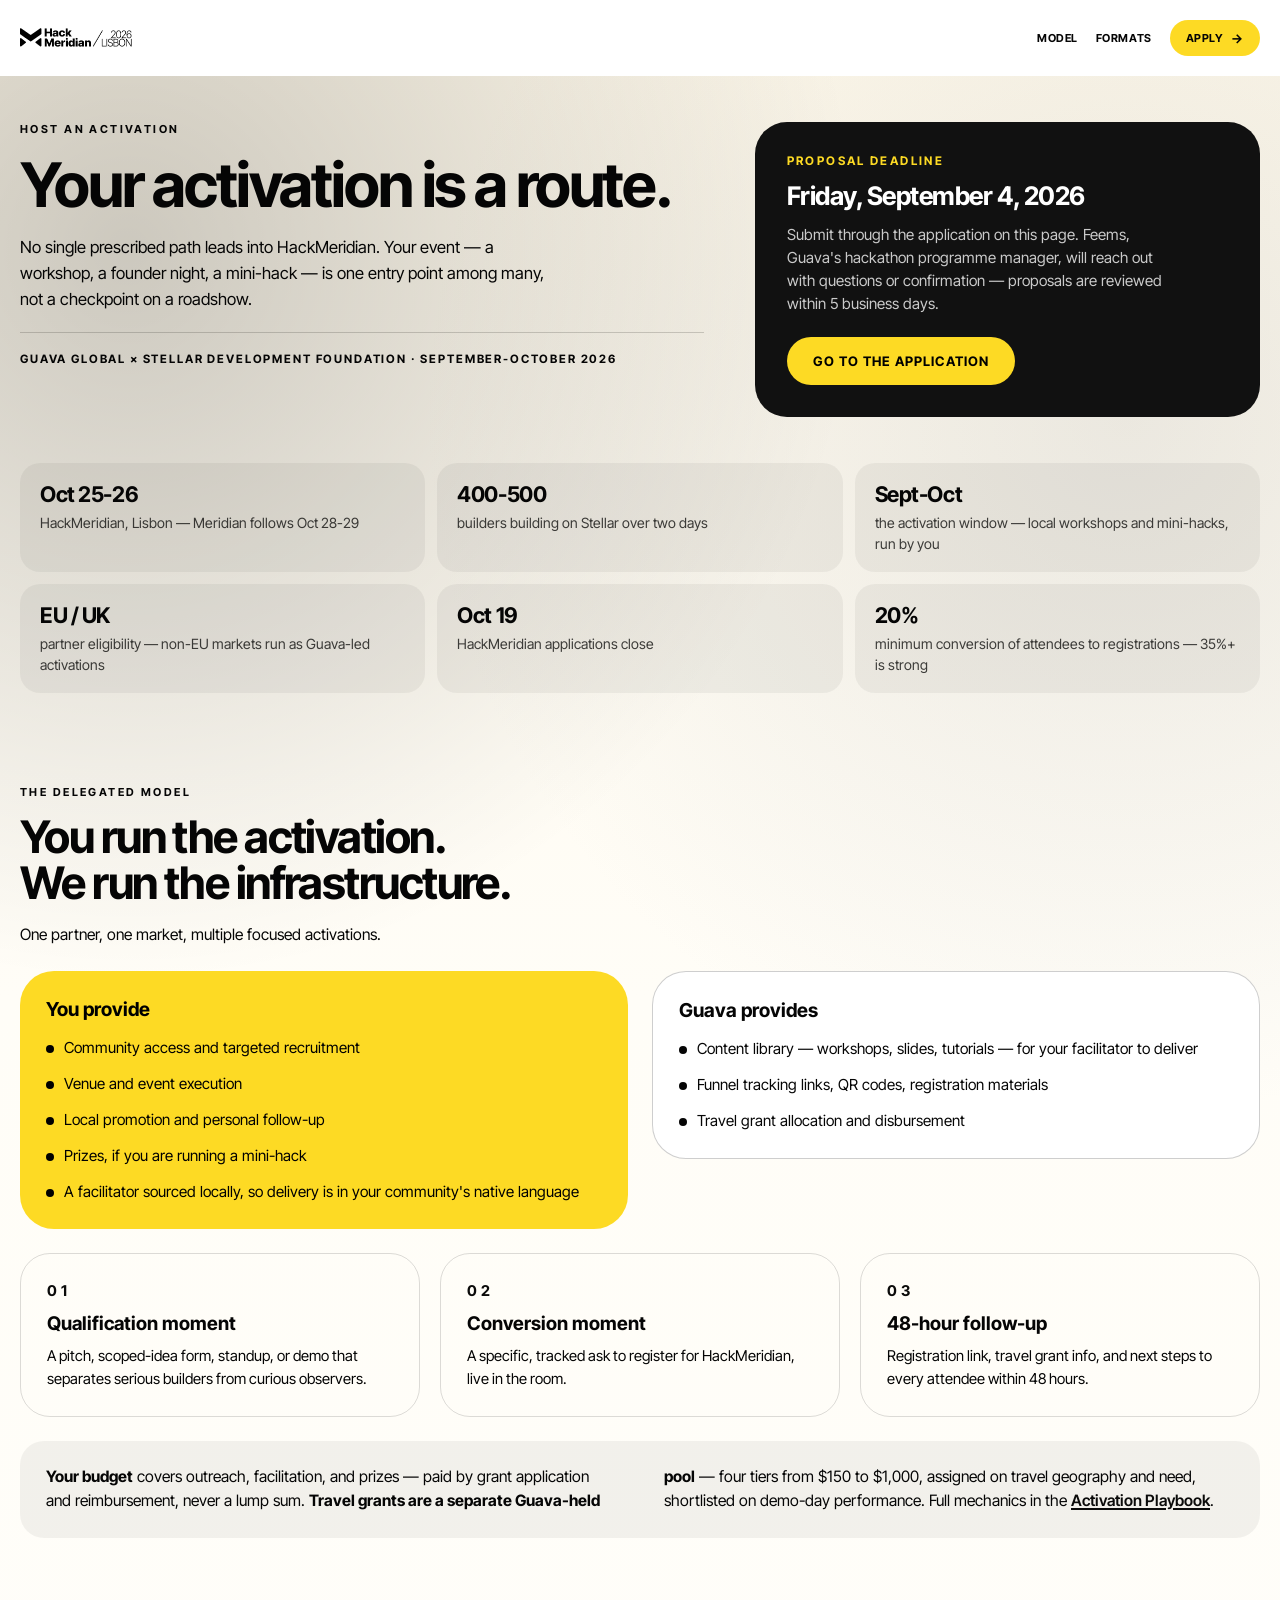
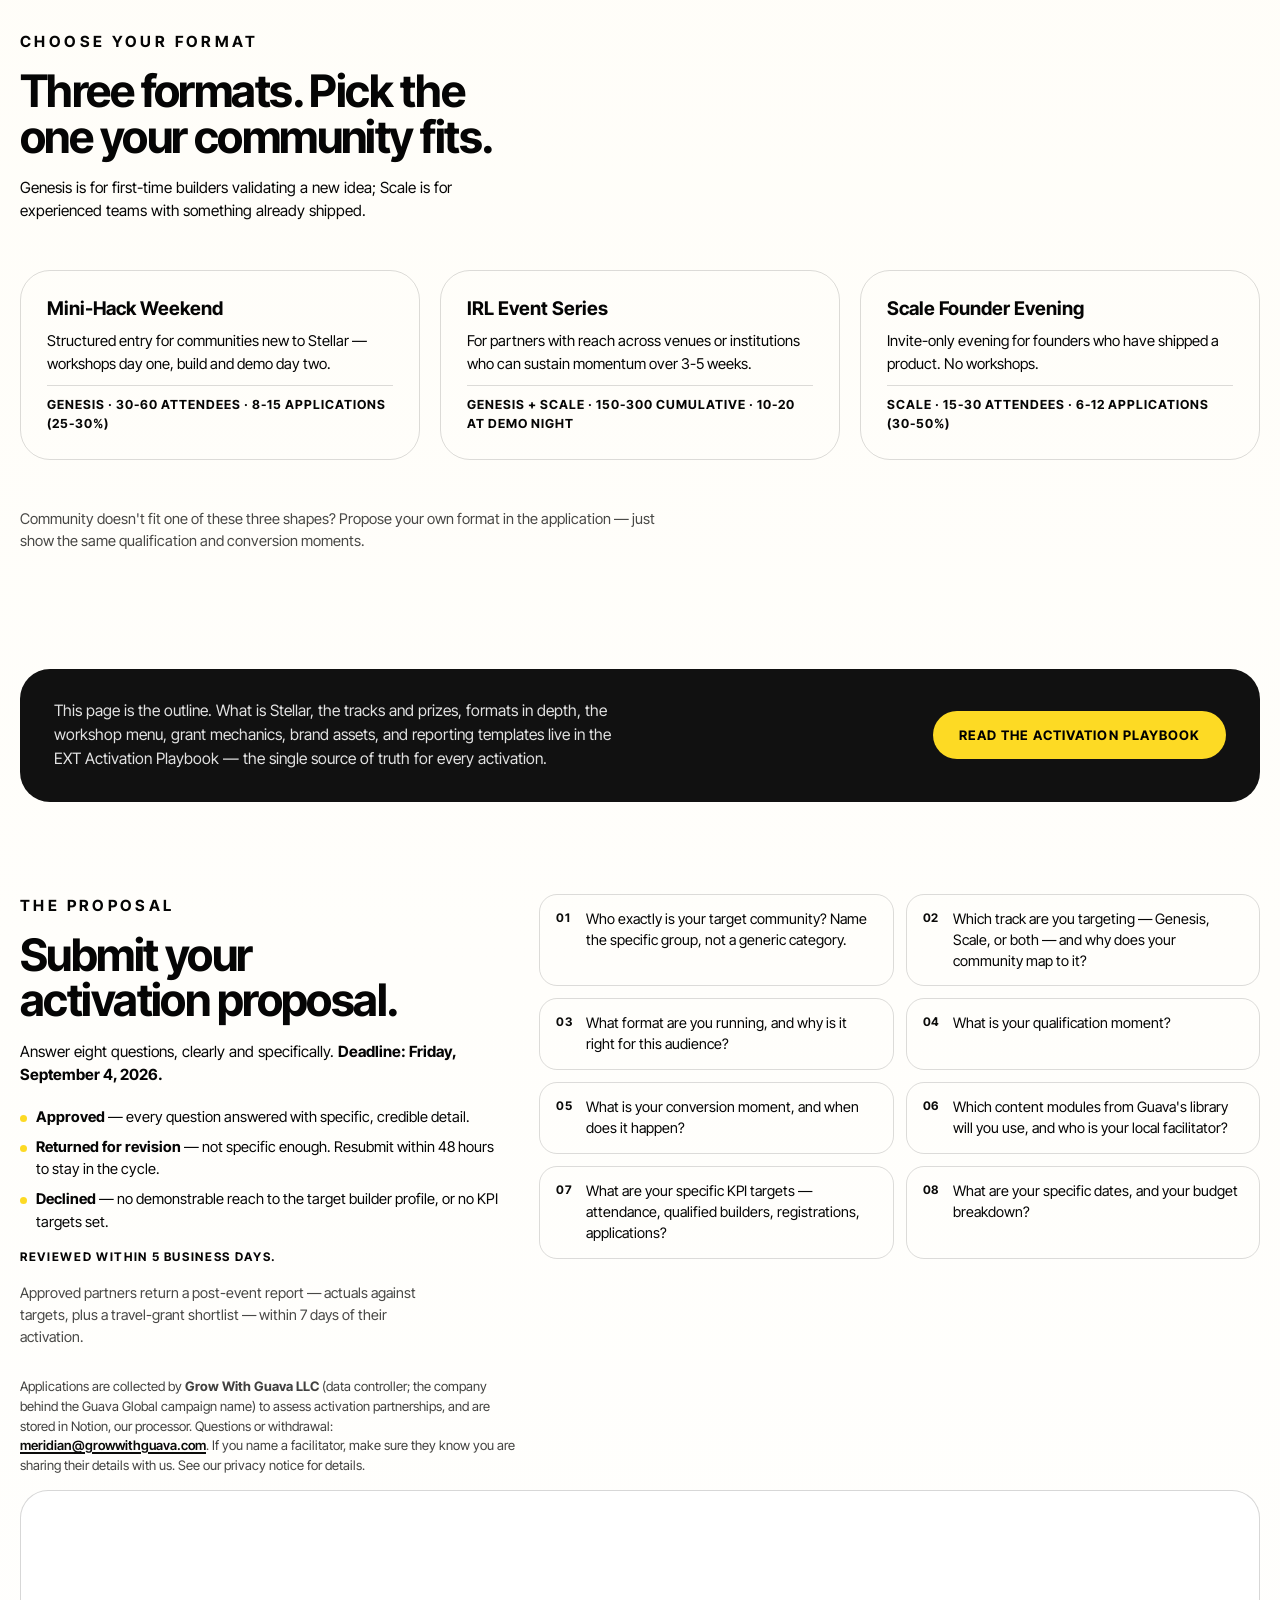
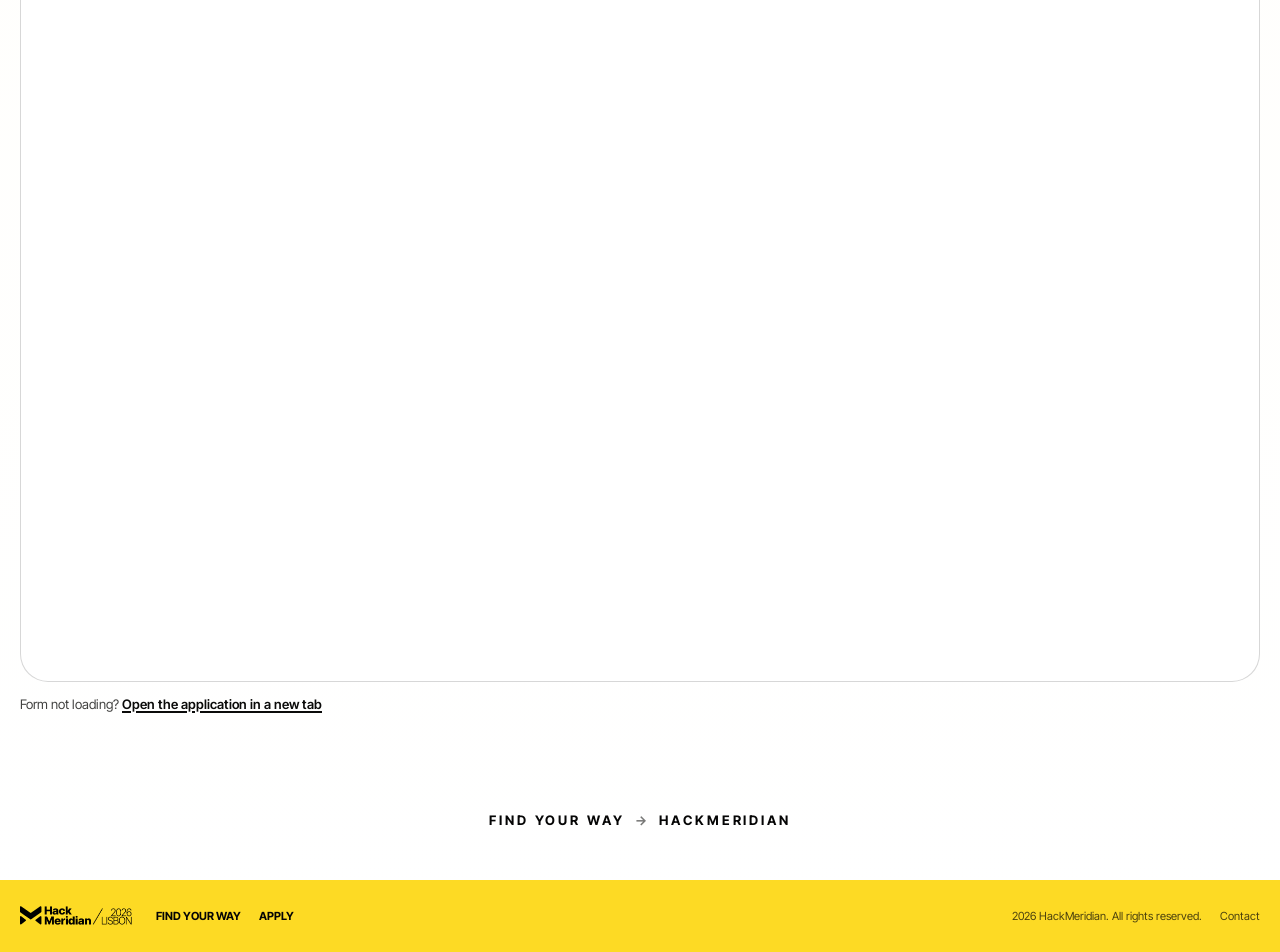
==== commit 0f8529bc: "Partner page becomes a true one-pager Six sections: hero with the deadline card, a six-fact essentia" ====
--- a/partner/index.html
+++ b/partner/index.html
@@ -16,7 +16,6 @@
     <nav class="site-nav" aria-label="Primary">
       <a href="#model">Model</a>
       <a href="#formats">Formats</a>
-      <a href="#metrics">Metrics</a>
       <a class="site-nav__cta" href="#apply">Apply</a>
     </nav>
   </header>
@@ -49,103 +48,20 @@
       </div>
     </section>
 
-    <section class="partner-intro" aria-label="New here? Start in 60 seconds">
-      <div class="partner-overview__intro">
-        <p class="eyebrow">New here?</p>
-        <h2>Start in 60 seconds.</h2>
-      </div>
-      <div class="partner-intro__cards">
-        <article class="partner-intro__card">
-          <h3>What is Stellar?</h3>
-          <p>
-            A blockchain network built for fast, cheap, cross-border payments —
-            used by real fintechs and institutions (Circle, MoneyGram, Société
-            Générale), not just crypto-native apps.
-          </p>
-        </article>
-        <article class="partner-intro__card">
-          <h3>What is HackMeridian?</h3>
-          <p>
-            A 2-day hackathon in Lisbon (October 25–26, 2026) where 400–500
-            builders build real projects on Stellar — right before Meridian,
-            Stellar's official annual conference (October 28–29).
-          </p>
-        </article>
-      </div>
-      <ol class="partner-timeline" aria-label="The timeline, in order">
-        <li><strong>Sept–Oct 2026</strong><span>Regional activations — local workshops and mini-hacks. This is what partners run.</span></li>
-        <li><strong>Oct 25–26</strong><span>HackMeridian — the hackathon itself, in Lisbon.</span></li>
-        <li><strong>Oct 28–29</strong><span>Meridian — Stellar's flagship conference, right after.</span></li>
-      </ol>
-      <details class="partner-jargon">
-        <summary>Jargon-buster — unfamiliar terms, one line each</summary>
-        <dl>
-          <div><dt>Stellar</dt><dd>The blockchain network all of this is built on. Think fast, low-cost payments, not speculation.</dd></div>
-          <div><dt>Soroban</dt><dd>Stellar's smart contract platform, where builders write code.</dd></div>
-          <div><dt>SDF</dt><dd>Stellar Development Foundation, the nonprofit behind Stellar.</dd></div>
-          <div><dt>SCF</dt><dd>Stellar Community Fund, SDF's grant program for builders (up to $150k).</dd></div>
-          <div><dt>XLM</dt><dd>Stellar's native token. Activation content should never focus on its price.</dd></div>
-          <div><dt>Genesis / Scale</dt><dd>The two HackMeridian paths. Genesis = first-time builders with an early idea. Scale = experienced teams with something already shipped.</dd></div>
-          <div><dt>Ambassador Program</dt><dd>Stellar's global community-builder program; strong activation partners are natural future candidates.</dd></div>
-        </dl>
-      </details>
-    </section>
-
-    <section class="partner-beats" aria-label="Campaign beats">
-      <div class="partner-beats__copy">
-        <p class="eyebrow">Map to one beat</p>
-        <h2>Every activation lands on a single campaign beat.</h2>
-        <p>
-          Pick the one your format serves. It sets the framing, the content
-          modules, and the conversion ask. There is deliberately no Route 01,
-          02, 03 — builders choose their own route, and every activation
-          closes on the shared line: FIND YOUR WAY → HACKMERIDIAN.
-        </p>
-      </div>
-      <ul class="partner-beats__list">
-        <li><strong>Find your people</strong><span>Community and founder events</span></li>
-        <li><strong>Find your stack</strong><span>Technical workshops</span></li>
-        <li><strong>Find your idea</strong><span>Ideation</span></li>
-        <li><strong>Find your team</strong><span>Matchmaking and hack nights</span></li>
-        <li><strong>Find your edge</strong><span>Advanced sessions and mentorship</span></li>
-        <li><strong>Find your next move</strong><span>Mini-hacks and registration</span></li>
+    <section class="partner-facts" aria-label="The essentials">
+      <ul class="partner-facts__row">
+        <li><strong>Oct 25-26</strong><span>HackMeridian, Lisbon — Meridian follows Oct 28-29</span></li>
+        <li><strong>400-500</strong><span>builders building on Stellar over two days</span></li>
+        <li><strong>Sept-Oct</strong><span>the activation window — local workshops and mini-hacks, run by you</span></li>
+        <li><strong>EU / UK</strong><span>partner eligibility — non-EU markets run as Guava-led activations</span></li>
+        <li><strong>Oct 19</strong><span>HackMeridian applications close</span></li>
+        <li><strong>20%</strong><span>minimum conversion of attendees to registrations — 35%+ is strong</span></li>
       </ul>
-    </section>
-
-    <section class="partner-opportunity" id="opportunity">
-      <div class="partner-overview__intro">
-        <p class="eyebrow">01 · The opportunity</p>
-        <h2>400-500 builders build in Lisbon.</h2>
-        <p class="partner-lede">
-          HackMeridian runs <strong>October 25–26, 2026</strong> in Lisbon,
-          directly before Meridian on October 28–29. Builders who travel for
-          the hackathon attend Meridian for $49. HackMeridian applications
-          close <strong>October 19, 2026</strong>. The event runs predominantly
-          in English with translators onsite, and teams are one to five
-          people — solo builders welcome.
-        </p>
-      </div>
-      <div class="partner-tracks">
-        <article class="partner-track partner-track--genesis">
-          <p class="partner-track__name">Genesis</p>
-          <h3>First-time founders and emerging builders</h3>
-          <p>Validating a new idea or an early prototype.</p>
-          <p class="partner-track__prize">Prize pool plus travel grants — paid in XLM on Stellar</p>
-        </article>
-        <article class="partner-track partner-track--scale">
-          <p class="partner-track__name">Scale</p>
-          <h3>Experienced founders and product teams</h3>
-          <p>Building production-ready solutions.</p>
-          <p class="partner-track__prize">
-            Prizes paid in XLM on Stellar · SCF pathway up to $150k · direct SDF and ecosystem access
-          </p>
-        </article>
-      </div>
     </section>
 
     <section class="partner-model" id="model">
       <div class="partner-overview__intro">
-        <p class="eyebrow">02 · The delegated model</p>
+        <p class="eyebrow">The delegated model</p>
         <h2>You run the activation. We run the infrastructure.</h2>
         <p class="partner-lede">
           One partner, one market, multiple focused activations.
@@ -171,106 +87,59 @@
           </ul>
         </article>
       </div>
+      <div class="partner-rules__grid">
+        <article class="partner-rule">
+          <p class="partner-rule__num">01</p>
+          <h3>Qualification moment</h3>
+          <p>A pitch, scoped-idea form, standup, or demo that separates serious builders from curious observers.</p>
+        </article>
+        <article class="partner-rule">
+          <p class="partner-rule__num">02</p>
+          <h3>Conversion moment</h3>
+          <p>A specific, tracked ask to register for HackMeridian, live in the room.</p>
+        </article>
+        <article class="partner-rule">
+          <p class="partner-rule__num">03</p>
+          <h3>48-hour follow-up</h3>
+          <p>Registration link, travel grant info, and next steps to every attendee within 48 hours.</p>
+        </article>
+      </div>
       <p class="partner-goal">
-        <strong>Your budget</strong> covers community engagement and outreach,
-        facilitation fees, and prizes if applicable. Payouts are handled by
-        grant application and reimbursement — not a lump sum upfront.
-        <strong>Activation partners must be based in the EU or UK</strong> —
-        non-EU markets run as Guava-led activations rather than external
-        partnerships. The proposal window is September–October only; if a
-        market is not confirmed by the September 4 deadline, the search
-        extends to mid-September.
-      </p>
-      <p class="partner-goal">
-        <strong>Travel grants are a separate pool</strong>, held and disbursed
-        by Guava — never distributed by partners. Four tiers from $150 (local)
-        to $1,000 (long-haul), assigned per builder on travel geography and
-        need, shortlisted on what builders show at your demo day. Payout, KYC,
-        and wave mechanics are in the
+        <strong>Your budget</strong> covers outreach, facilitation, and prizes —
+        paid by grant application and reimbursement, never a lump sum.
+        <strong>Travel grants are a separate Guava-held pool</strong> — four
+        tiers from $150 to $1,000, assigned on travel geography and need,
+        shortlisted on demo-day performance. Full mechanics in the
         <a href="https://growwithguava.notion.site/EXT-Your-Way-Activation-Playbook-3c465b4bc7e481a6898ef8035511e52d"
            target="_blank" rel="noopener">Activation Playbook</a>.
       </p>
     </section>
 
-    <section class="partner-rules" id="rules">
-      <div class="partner-overview__intro">
-        <p class="eyebrow">03 · The ground rules</p>
-        <h2>Three non-negotiables.</h2>
-      </div>
-      <div class="partner-rules__grid">
-        <article class="partner-rule">
-          <p class="partner-rule__num">01</p>
-          <h3>Qualification moment</h3>
-          <p>
-            Something that separates serious builders from curious observers:
-            a project pitch, a scoped-idea form, a three-minute team standup,
-            a prototype demo.
-          </p>
-        </article>
-        <article class="partner-rule">
-          <p class="partner-rule__num">02</p>
-          <h3>Conversion moment</h3>
-          <p>
-            A specific, tracked ask to register for HackMeridian, live in the
-            room: a QR code on screen, a link in chat, a verbal ask with a
-            deadline.
-          </p>
-        </article>
-        <article class="partner-rule">
-          <p class="partner-rule__num">03</p>
-          <h3>48-hour follow-up</h3>
-          <p>
-            Every attendee receives the registration link, travel grant info,
-            and next steps within 48 hours. Most conversions happen here,
-            not on the day.
-          </p>
-        </article>
-      </div>
-    </section>
-
     <section class="partner-formats" id="formats">
       <div class="partner-formats__copy">
-        <p class="eyebrow">04 · Choose your format</p>
+        <p class="eyebrow">Choose your format</p>
         <h2>Three formats. Pick the one your community fits.</h2>
-      </div>
-      <div class="partner-table__scroll">
-        <table class="partner-table">
-          <caption class="visually-hidden">
-            Activation formats with best fit, track, expected attendance and expected applications
-          </caption>
-          <thead>
-            <tr>
-              <th scope="col">Format</th>
-              <th scope="col">Best for</th>
-              <th scope="col">Track</th>
-              <th scope="col">Attendance</th>
-              <th scope="col">Expected apps</th>
-            </tr>
-          </thead>
-          <tbody>
-            <tr>
-              <th scope="row">Mini-Hack Weekend</th>
-              <td>Communities new to Stellar needing a structured entry point — workshops day one, build and demo day two</td>
-              <td>Genesis</td>
-              <td>30-60</td>
-              <td>8-15 (25-30% conversion)</td>
-            </tr>
-            <tr>
-              <th scope="row">IRL Event Series</th>
-              <td>Partners with reach across multiple venues or institutions who can sustain momentum over 3-5 weeks</td>
-              <td>Genesis + Scale</td>
-              <td>150-300 cumulative</td>
-              <td>10-20 at closing demo night</td>
-            </tr>
-            <tr>
-              <th scope="row">Scale Founder Evening</th>
-              <td>Networks of experienced founders who have shipped a product. Invite-only, one evening, no workshops</td>
-              <td>Scale</td>
-              <td>15-30</td>
-              <td>6-12 (30-50% conversion)</td>
-            </tr>
-          </tbody>
-        </table>
+        <p>
+          Genesis is for first-time builders validating a new idea; Scale is
+          for experienced teams with something already shipped.
+        </p>
+      </div>
+      <div class="partner-rules__grid">
+        <article class="partner-rule">
+          <h3>Mini-Hack Weekend</h3>
+          <p>Structured entry for communities new to Stellar — workshops day one, build and demo day two.</p>
+          <p class="partner-format__stats">Genesis · 30-60 attendees · 8-15 applications (25-30%)</p>
+        </article>
+        <article class="partner-rule">
+          <h3>IRL Event Series</h3>
+          <p>For partners with reach across venues or institutions who can sustain momentum over 3-5 weeks.</p>
+          <p class="partner-format__stats">Genesis + Scale · 150-300 cumulative · 10-20 at demo night</p>
+        </article>
+        <article class="partner-rule">
+          <h3>Scale Founder Evening</h3>
+          <p>Invite-only evening for founders who have shipped a product. No workshops.</p>
+          <p class="partner-format__stats">Scale · 15-30 attendees · 6-12 applications (30-50%)</p>
+        </article>
       </div>
       <p class="partner-formats__own">
         Community doesn't fit one of these three shapes? Propose your own
@@ -279,55 +148,13 @@
       </p>
     </section>
 
-    <section class="partner-content" id="content">
-      <div class="partner-overview__intro">
-        <p class="eyebrow">05 · Content and workshops</p>
-        <h2>Use the library. Don't build from scratch.</h2>
-        <p class="partner-lede">
-          Guava provides the content; you source the facilitator. Every
-          technical workshop follows the same shape:
-          <strong>Build (20 min) → Demo (10 min) → Apply (20 min) → Q&amp;A (10 min)</strong>.
-        </p>
-      </div>
-      <p class="partner-goal">
-        <strong>Run at every activation:</strong> What is Stellar and Why Now ·
-        Find Your Stellar Use Case · Build with AI and Soroban (highest
-        priority) · Beyond HackMeridian. The full menu — Zero to Soroban, Rust
-        for Web2 Developers, Pitch Like a Founder and more, live or as async
-        video — is in the
-        <a href="https://growwithguava.notion.site/EXT-Your-Way-Activation-Playbook-3c465b4bc7e481a6898ef8035511e52d"
-           target="_blank" rel="noopener">Activation Playbook</a>.
-      </p>
-    </section>
-
-    <section class="partner-metrics" id="metrics">
-      <div class="partner-overview__intro">
-        <p class="eyebrow">06 · Measuring success</p>
-        <h2>What we track, and what counts.</h2>
-      </div>
-      <p class="partner-lede">
-        We track reach, registrations (target 2× attendance), attendance on
-        the day, and new-to-Stellar builders — then conversion: HackMeridian
-        registrations via your tracked link, applications submitted, confirmed
-        Lisbon attendees, and teams formed. The full qualified-builder
-        definition is in the
-        <a href="https://growwithguava.notion.site/EXT-Your-Way-Activation-Playbook-3c465b4bc7e481a6898ef8035511e52d"
-           target="_blank" rel="noopener">Activation Playbook</a>.
-      </p>
-      <div class="partner-thresholds">
-        <p><strong>Minimum threshold.</strong> 20% of attendees convert to HackMeridian registrations.</p>
-        <p><strong>Strong performance.</strong> 35%+ conversion earns priority in the next cycle, including travel-grant increases.</p>
-        <p><strong>Note.</strong> Travel grants are shortlisted on demo-day performance, tiered by travel geography and need, and paid after verified participation — never on registration counts.</p>
-      </div>
-    </section>
-
     <section class="partner-playbook" aria-label="The full playbook">
       <div class="partner-playbook__band">
         <p>
-          This page is the outline. Formats in depth, the complete workshop
-          menu, grant mechanics, brand assets, and reporting templates live in
-          the EXT Activation Playbook — the single source of truth for every
-          activation.
+          This page is the outline. What is Stellar, the tracks and prizes,
+          formats in depth, the workshop menu, grant mechanics, brand assets,
+          and reporting templates live in the EXT Activation Playbook — the
+          single source of truth for every activation.
         </p>
         <a class="partner-playbook__cta"
            href="https://growwithguava.notion.site/EXT-Your-Way-Activation-Playbook-3c465b4bc7e481a6898ef8035511e52d"
@@ -338,19 +165,23 @@
     <section class="partner-apply" id="apply">
       <div class="partner-apply__head">
         <div class="partner-apply__intro">
-          <p class="eyebrow">07 · The proposal</p>
+          <p class="eyebrow">The proposal</p>
           <h2>Submit your activation proposal.</h2>
           <p>
-            Your proposal must answer eight questions clearly and specifically.
-            Vague or generic answers are returned for revision, not approved.
+            Answer eight questions, clearly and specifically.
             <strong>Deadline: Friday, September 4, 2026.</strong>
           </p>
           <ul class="partner-outcomes">
             <li><strong>Approved</strong> — every question answered with specific, credible detail.</li>
-            <li><strong>Returned for revision</strong> — audience, conversion plan, or format is not specific enough. Resubmit within 48 hours to stay in the current cycle.</li>
+            <li><strong>Returned for revision</strong> — not specific enough. Resubmit within 48 hours to stay in the cycle.</li>
             <li><strong>Declined</strong> — no demonstrable reach to the target builder profile, or no KPI targets set.</li>
           </ul>
           <p class="partner-apply__sla">Reviewed within 5 business days.</p>
+          <p class="partner-apply__report">
+            Approved partners return a post-event report — actuals against
+            targets, plus a travel-grant shortlist — within 7 days of their
+            activation.
+          </p>
         </div>
         <ol class="partner-questions" aria-label="The eight questions the application asks">
           <li>Who exactly is your target community? Name the specific group, not a generic category.</li>
@@ -391,28 +222,6 @@
       </div>
     </section>
 
-    <section class="partner-next" id="next">
-      <div class="partner-overview__intro">
-        <p class="eyebrow">08 · Getting started</p>
-        <h2>Three steps.</h2>
-      </div>
-      <ol class="partner-steps">
-        <li>
-          <strong><a href="https://growwithguava.notion.site/EXT-Your-Way-Activation-Playbook-3c465b4bc7e481a6898ef8035511e52d"
-             target="_blank" rel="noopener">Read the Activation Playbook</a></strong>
-          <span>This page's companion — full format detail, the complete workshop menu, and the resource library.</span>
-        </li>
-        <li>
-          <strong>Complete the proposal above by September 4</strong>
-          <span>Answer the eight questions and submit. Reviewed within 5 business days.</span>
-        </li>
-        <li>
-          <strong>Return the post-event report within 7 days</strong>
-          <span>Actuals against targets, plus your travel-grant shortlist — using the Post-Event Report template your Guava contact provides.</span>
-        </li>
-      </ol>
-    </section>
-
     <p class="fyw-close">Find your way <span aria-hidden="true">→</span> HackMeridian</p>
   </main>
 
--- a/style.css
+++ b/style.css
@@ -2135,6 +2135,7 @@
 .partner-next,
 .partner-formats,
 .partner-playbook,
+.partner-facts,
 .partner-apply {
   width: min(100%, var(--page-width));
   margin: 0 auto;
@@ -3042,6 +3043,7 @@
   .partner-beats,
   .partner-intro,
   .partner-playbook,
+  .partner-facts,
   .partner-opportunity,
   .partner-model,
   .partner-rules,
@@ -3279,6 +3281,67 @@
   text-underline-offset: 2px;
 }
 
+/* The essentials: six facts a partner needs before anything else. */
+.partner-facts {
+  padding-top: 0;
+}
+
+.partner-facts__row {
+  display: grid;
+  grid-template-columns: repeat(3, minmax(0, 1fr));
+  gap: 12px;
+  margin: 0;
+  padding: 0;
+  list-style: none;
+}
+
+.partner-facts__row li {
+  display: grid;
+  gap: 6px;
+  align-content: start;
+  padding: 18px 20px;
+  border-radius: 20px;
+  background: rgb(var(--ink-rgb) / 0.05);
+}
+
+.partner-facts__row strong {
+  font-size: 1.35rem;
+  letter-spacing: -0.02em;
+}
+
+.partner-facts__row span {
+  font-size: 0.88rem;
+  line-height: 1.45;
+  color: rgb(var(--ink-rgb) / 0.78);
+}
+
+.partner-format__stats {
+  margin-top: 4px;
+  padding-top: 10px;
+  border-top: 1px solid rgb(var(--ink-rgb) / 0.14);
+  font-size: 0.78rem !important;
+  font-weight: 700;
+  letter-spacing: 0.08em;
+  text-transform: uppercase;
+}
+
+.partner-apply__report {
+  font-size: 0.9rem !important;
+  color: rgb(var(--ink-rgb) / 0.75);
+}
+
+@media (max-width: 1120px) {
+  .partner-facts__row {
+    grid-template-columns: repeat(2, minmax(0, 1fr));
+  }
+}
+
+@media (max-width: 620px) {
+  .partner-facts__row {
+    grid-template-columns: minmax(0, 1fr);
+  }
+}
+
 /* The single-source-of-truth band: everything trimmed from this page lives
    in the EXT playbook, one gold action on black. */
 .partner-playbook__band {
